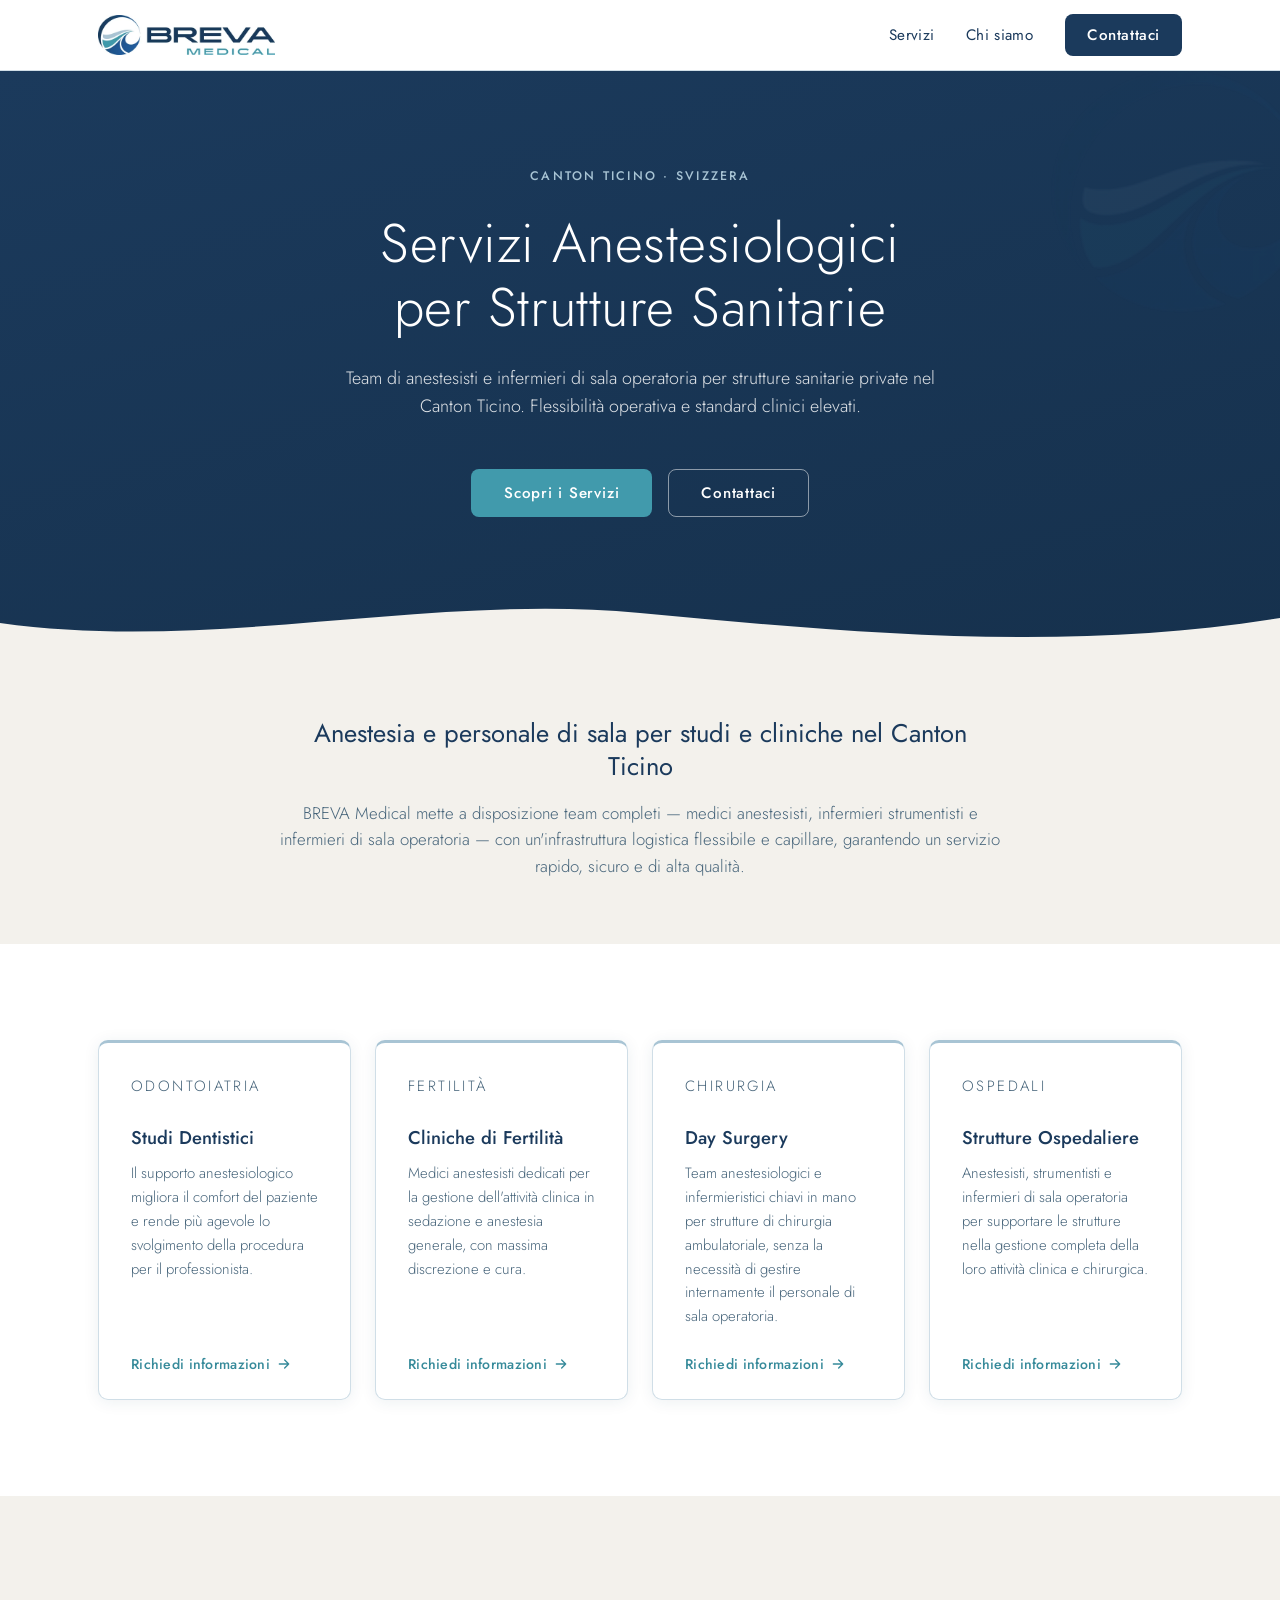
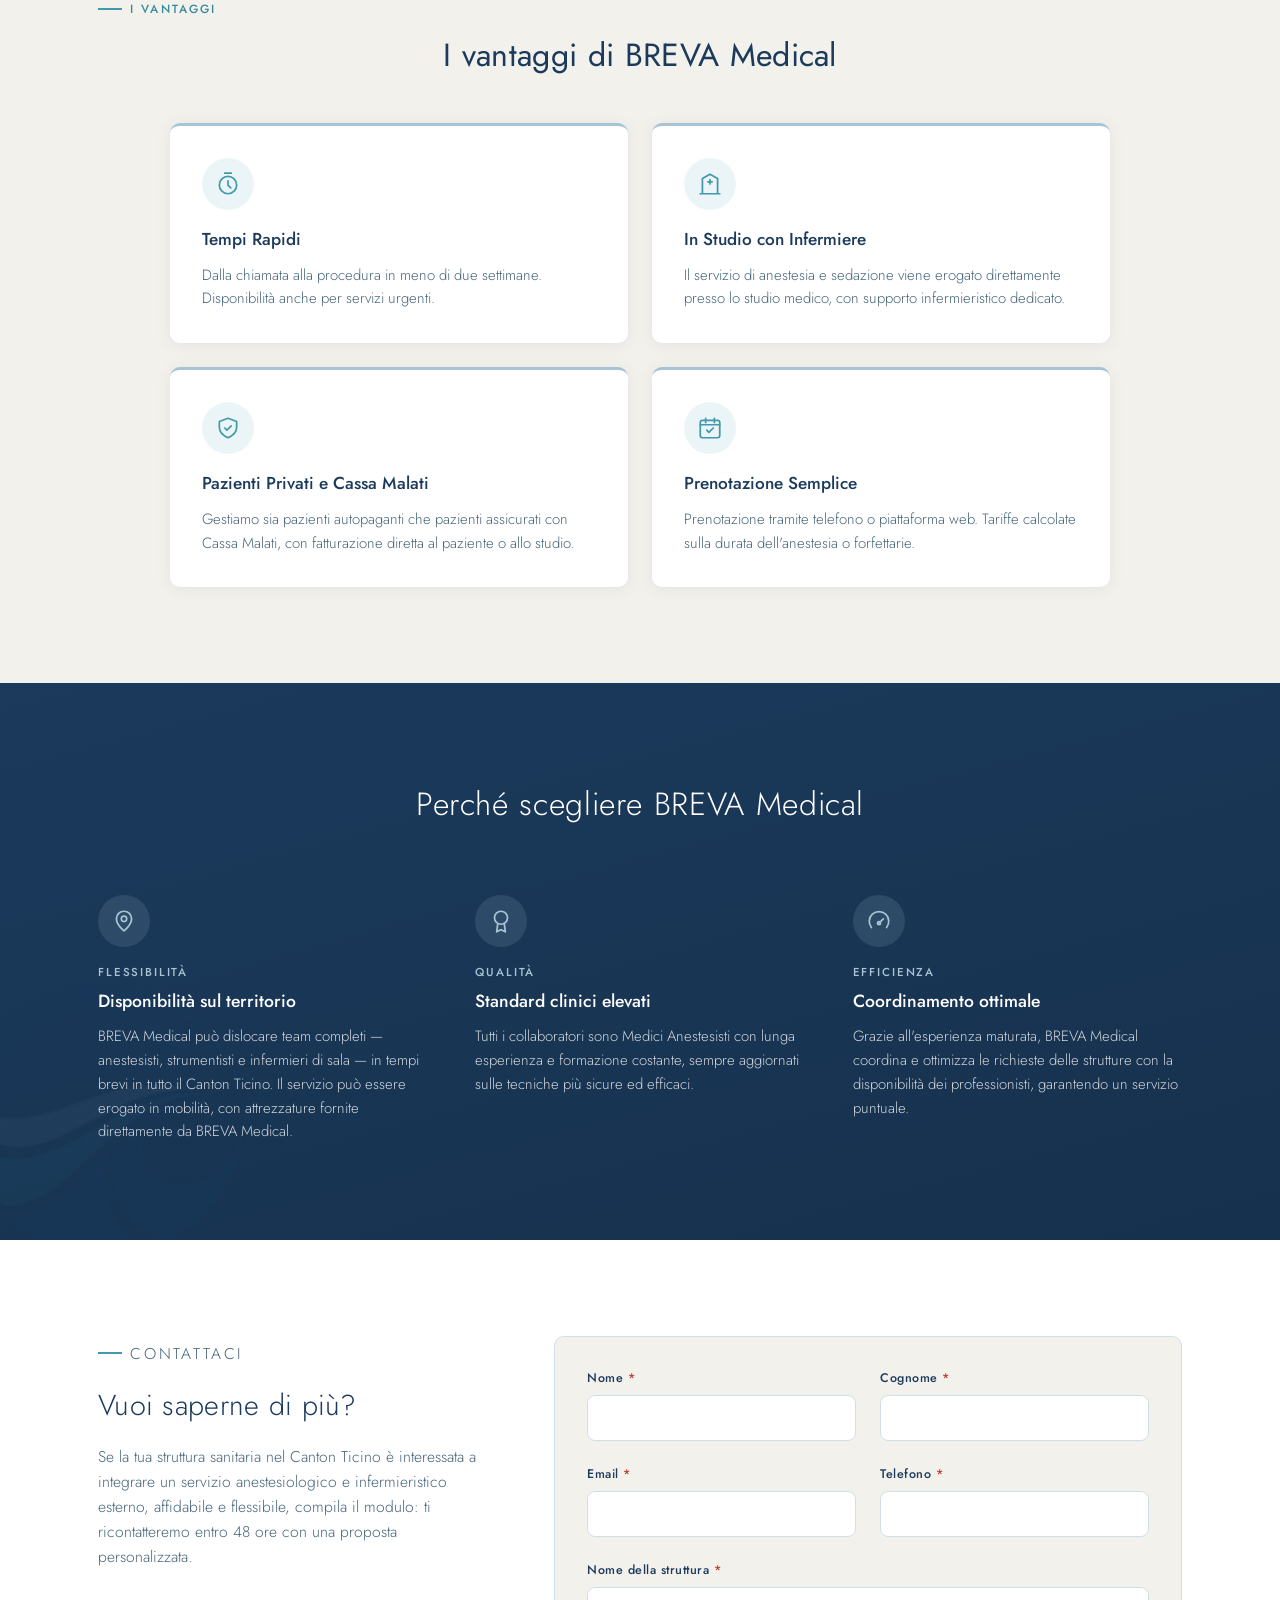
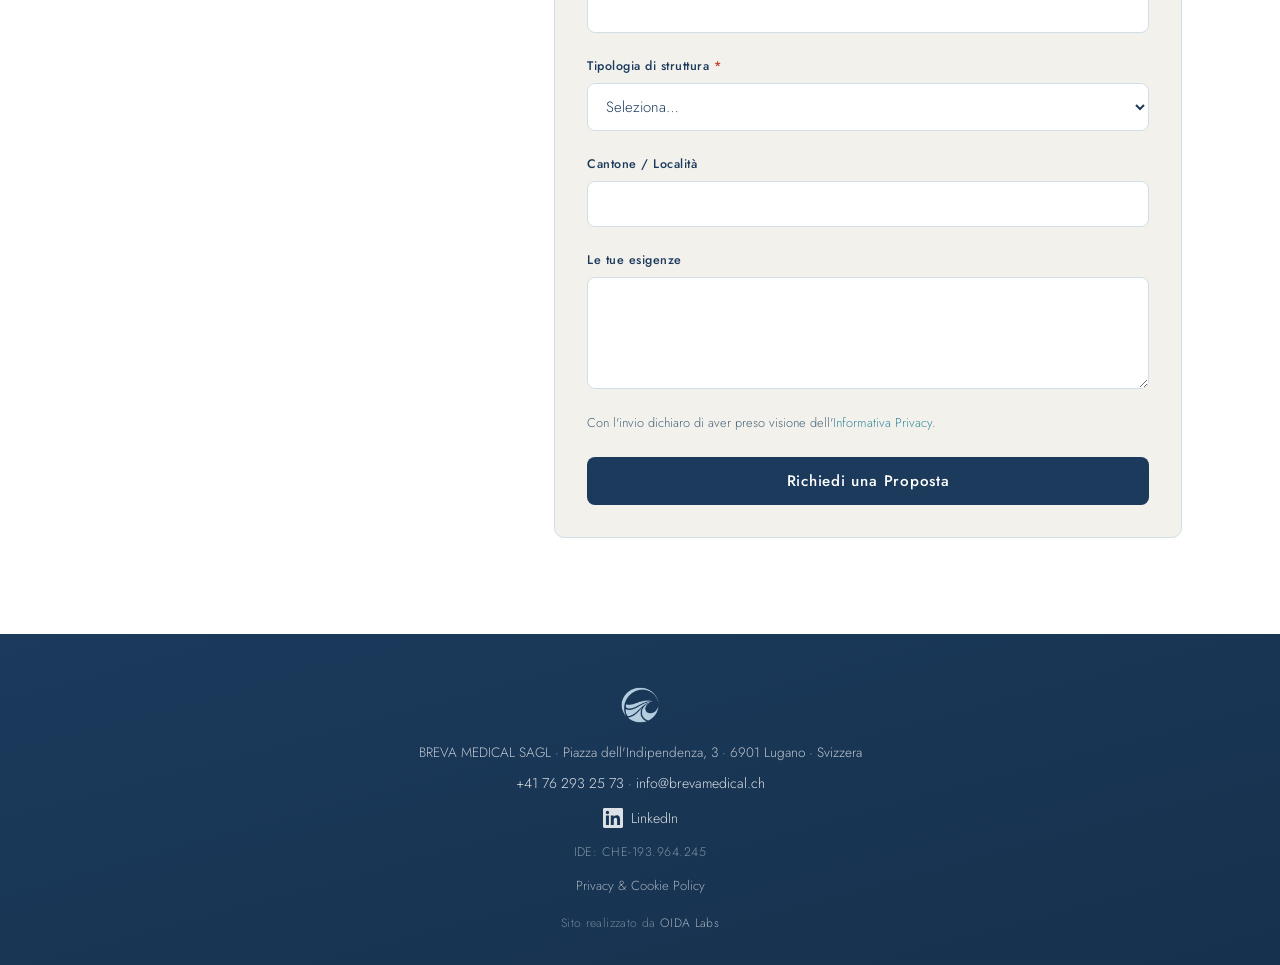
==== index.html @ c825ec79 "Redesign v2: design system, SVG icons, self-hosted fonts, a11y, GA4 declaration Design: - Type scale" ====
<!DOCTYPE html>
<html lang="it-CH">
<head>
  <!-- Google Tag Manager -->
  <script>(function(w,d,s,l,i){w[l]=w[l]||[];w[l].push({'gtm.start':
  new Date().getTime(),event:'gtm.js'});var f=d.getElementsByTagName(s)[0],
  j=d.createElement(s),dl=l!='dataLayer'?'&l='+l:'';j.async=true;j.src=
  'https://www.googletagmanager.com/gtm.js?id='+i+dl;f.parentNode.insertBefore(j,f);
  })(window,document,'script','dataLayer','GTM-5TTQ2JPL');</script>
  <!-- End Google Tag Manager -->
  <meta charset="UTF-8" />
  <meta name="viewport" content="width=device-width, initial-scale=1.0"/>
  <title>BREVA Medical – Servizi Anestesiologici per Cliniche | Canton Ticino</title>
  <meta name="description" content="Team di anestesisti, infermieri strumentisti e infermieri di sala operatoria per strutture sanitarie private nel Canton Ticino, Svizzera. Flessibilità operativa e standard clinici elevati.">
  <meta name="theme-color" content="#1B3A5C" />
  <link rel="icon" href="favicon.png" type="image/png" />

  <!-- Canonical -->
  <link rel="canonical" href="https://brevamedical.ch/" />

  <!-- Open Graph -->
  <meta property="og:title" content="BREVA Medical – Servizi Anestesiologici" />
  <meta property="og:description" content="Team di anestesisti e infermieri di sala operatoria per strutture sanitarie private nel Canton Ticino, Svizzera." />
  <meta property="og:type" content="website" />
  <meta property="og:url" content="https://brevamedical.ch/" />
  <meta property="og:locale" content="it_CH" />
  <meta property="og:site_name" content="BREVA Medical" />
  <meta property="og:image" content="https://brevamedical.ch/og-image.png" />
  <meta property="og:image:type" content="image/png" />
  <meta property="og:image:width" content="1200" />
  <meta property="og:image:height" content="630" />
  <meta property="og:image:alt" content="BREVA Medical – Anestesisti e infermieri di sala operatoria per strutture sanitarie, Canton Ticino" />

  <!-- Twitter Card -->
  <meta name="twitter:card" content="summary_large_image" />
  <meta name="twitter:title" content="BREVA Medical – Servizi Anestesiologici" />
  <meta name="twitter:description" content="Team di anestesisti e infermieri di sala operatoria per strutture sanitarie private nel Canton Ticino." />
  <meta name="twitter:image" content="https://brevamedical.ch/og-image.png" />

  <link rel="stylesheet" href="style.css" />

  <!-- Schema.org JSON-LD -->
  <script type="application/ld+json">
  {
    "@context": "https://schema.org",
    "@type": "MedicalOrganization",
    "@id": "https://brevamedical.ch/#organization",
    "name": "BREVA Medical SAGL",
    "alternateName": "BREVA Medical",
    "url": "https://brevamedical.ch",
    "logo": "https://brevamedical.ch/logo-breva.png",
    "image": "https://brevamedical.ch/og-image.png",
    "description": "Team completi di medici anestesisti, infermieri strumentisti e infermieri di sala operatoria per strutture sanitarie private nel Canton Ticino, Svizzera.",
    "address": {
      "@type": "PostalAddress",
      "streetAddress": "Piazza dell'Indipendenza, 3",
      "addressLocality": "Lugano",
      "postalCode": "6901",
      "addressRegion": "TI",
      "addressCountry": "CH"
    },
    "geo": {
      "@type": "GeoCoordinates",
      "latitude": 46.0050,
      "longitude": 8.9510
    },
    "telephone": "+41762932573",
    "email": "info@brevamedical.ch",
    "vatID": "CHE-193.964.245",
    "knowsLanguage": ["it", "de", "fr"],
    "contactPoint": {
      "@type": "ContactPoint",
      "contactType": "sales",
      "telephone": "+41762932573",
      "email": "info@brevamedical.ch",
      "availableLanguage": ["it", "de", "fr", "en"]
    },
    "sameAs": [
      "https://www.linkedin.com/company/breva-medical"
    ],
    "areaServed": [
      { "@type": "AdministrativeArea", "name": "Canton Ticino" },
      { "@type": "City", "name": "Lugano" },
      { "@type": "City", "name": "Bellinzona" },
      { "@type": "City", "name": "Locarno" },
      { "@type": "City", "name": "Mendrisio" }
    ],
    "medicalSpecialty": "Anesthesia",
    "availableService": [
      { "@type": "MedicalProcedure", "name": "Anestesia e sedazione per studi dentistici" },
      { "@type": "MedicalProcedure", "name": "Anestesia per cliniche di fertilità" },
      { "@type": "MedicalProcedure", "name": "Team anestesiologico e infermieristico per day surgery" },
      { "@type": "MedicalProcedure", "name": "Supporto anestesiologico e di sala operatoria per strutture ospedaliere" },
      { "@type": "Service", "name": "Infermieri strumentisti e infermieri di sala operatoria", "description": "Fornitura di personale infermieristico specializzato per sala operatoria a strutture sanitarie private." }
    ]
  }
  </script>

  <!-- Schema.org WebSite + creator (entity-linking OIDA Labs) -->
  <script type="application/ld+json">
  {
    "@context": "https://schema.org",
    "@type": "WebSite",
    "url": "https://brevamedical.ch",
    "name": "BREVA Medical",
    "inLanguage": "it-CH",
    "publisher": { "@id": "https://brevamedical.ch/#organization" },
    "creator": {
      "@type": "Organization",
      "@id": "https://oida-labs.com/#organization",
      "name": "OIDA Labs",
      "url": "https://oida-labs.com"
    }
  }
  </script>
</head>
<body>
<!-- Google Tag Manager (noscript) -->
<noscript><iframe src="https://www.googletagmanager.com/ns.html?id=GTM-5TTQ2JPL"
height="0" width="0" style="display:none;visibility:hidden"></iframe></noscript>
<!-- End Google Tag Manager (noscript) -->

  <a href="#contenuto" class="skip-link">Vai al contenuto</a>

  <!-- HEADER / NAV -->
  <header>
    <div class="container nav-wrapper">
      <a href="/" class="logo" aria-label="BREVA Medical - home">
        <img src="logo-breva.webp" width="488" height="110" alt="BREVA Medical – Servizi anestesiologici Canton Ticino" class="logo-img" />
      </a>
      <button class="hamburger" type="button" aria-label="Apri menu" aria-expanded="false" aria-controls="main-nav">
        <span></span><span></span><span></span>
      </button>
      <nav id="main-nav">
        <a href="#servizi">Servizi</a>
        <a href="#perche">Chi siamo</a>
        <a href="#contattaci" class="btn-nav">Contattaci</a>
      </nav>
    </div>
  </header>

  <!-- HERO -->
  <section class="hero" id="contenuto">
    <div class="container">
      <p class="hero-eyebrow">Canton Ticino · Svizzera</p>
      <h1>Servizi Anestesiologici<br/>per Strutture Sanitarie</h1>
      <p class="hero-sub">Team di anestesisti e infermieri di sala operatoria per strutture sanitarie private nel Canton Ticino. Flessibilità operativa e standard clinici elevati.</p>
      <div class="hero-buttons">
        <a href="#servizi" class="btn-primary">Scopri i Servizi</a>
        <a href="#contattaci" class="btn-outline">Contattaci</a>
      </div>
    </div>
  </section>
  <div class="wave-divider" aria-hidden="true">
    <svg viewBox="0 0 1440 60" preserveAspectRatio="none" xmlns="http://www.w3.org/2000/svg">
      <path d="M0,30 C240,60 480,0 720,20 C960,40 1200,60 1440,25 L1440,60 L0,60 Z" fill="#F3F1EC"/>
    </svg>
  </div>

  <!-- INTRO -->
  <section class="intro" id="servizi">
    <div class="container intro-inner">
      <h2>Anestesia e personale di sala per studi e cliniche nel Canton Ticino</h2>
      <p>BREVA Medical mette a disposizione team completi — medici anestesisti, infermieri strumentisti e infermieri di sala operatoria — con un'infrastruttura logistica flessibile e capillare, garantendo un servizio rapido, sicuro e di alta qualità.</p>
    </div>
  </section>

  <!-- CARDS SERVIZI -->
  <section class="servizi">
    <div class="container">
      <div class="grid-4">

        <div class="card">
          <p class="card-label">Odontoiatria</p>
          <h3>Studi Dentistici</h3>
          <p>Il supporto anestesiologico migliora il comfort del paziente e rende più agevole lo svolgimento della procedura per il professionista.</p>
          <a href="#contattaci" class="card-link">Richiedi informazioni
            <svg viewBox="0 0 24 24" aria-hidden="true"><path d="M5 12h14M13 6l6 6-6 6"/></svg>
          </a>
        </div>

        <div class="card">
          <p class="card-label">Fertilità</p>
          <h3>Cliniche di Fertilità</h3>
          <p>Medici anestesisti dedicati per la gestione dell'attività clinica in sedazione e anestesia generale, con massima discrezione e cura.</p>
          <a href="#contattaci" class="card-link">Richiedi informazioni
            <svg viewBox="0 0 24 24" aria-hidden="true"><path d="M5 12h14M13 6l6 6-6 6"/></svg>
          </a>
        </div>

        <div class="card">
          <p class="card-label">Chirurgia</p>
          <h3>Day Surgery</h3>
          <p>Team anestesiologici e infermieristici chiavi in mano per strutture di chirurgia ambulatoriale, senza la necessità di gestire internamente il personale di sala operatoria.</p>
          <a href="#contattaci" class="card-link">Richiedi informazioni
            <svg viewBox="0 0 24 24" aria-hidden="true"><path d="M5 12h14M13 6l6 6-6 6"/></svg>
          </a>
        </div>

        <div class="card">
          <p class="card-label">Ospedali</p>
          <h3>Strutture Ospedaliere</h3>
          <p>Anestesisti, strumentisti e infermieri di sala operatoria per supportare le strutture nella gestione completa della loro attività clinica e chirurgica.</p>
          <a href="#contattaci" class="card-link">Richiedi informazioni
            <svg viewBox="0 0 24 24" aria-hidden="true"><path d="M5 12h14M13 6l6 6-6 6"/></svg>
          </a>
        </div>

      </div>
    </div>
  </section>

  <!-- VANTAGGI -->
  <section class="vantaggi">
    <div class="container">
      <p class="eyebrow center">I vantaggi</p>
      <h2 class="section-title">I vantaggi di BREVA Medical</h2>
      <div class="grid-2x2">

        <div class="vantaggio-card">
          <span class="icon-badge">
            <svg viewBox="0 0 24 24" aria-hidden="true"><circle cx="12" cy="13" r="8"/><path d="M12 9v4l2.5 2.5M9 2h6"/></svg>
          </span>
          <h3>Tempi Rapidi</h3>
          <p>Dalla chiamata alla procedura in meno di due settimane. Disponibilità anche per servizi urgenti.</p>
        </div>

        <div class="vantaggio-card">
          <span class="icon-badge">
            <svg viewBox="0 0 24 24" aria-hidden="true"><path d="M3 21h18M5 21V7l7-4 7 4v14"/><path d="M12 8v4M10 10h4"/></svg>
          </span>
          <h3>In Studio con Infermiere</h3>
          <p>Il servizio di anestesia e sedazione viene erogato direttamente presso lo studio medico, con supporto infermieristico dedicato.</p>
        </div>

        <div class="vantaggio-card">
          <span class="icon-badge">
            <svg viewBox="0 0 24 24" aria-hidden="true"><path d="M12 3l8 3v5c0 5-3.5 8-8 10-4.5-2-8-5-8-10V6z"/><path d="M9 12l2 2 4-4"/></svg>
          </span>
          <h3>Pazienti Privati e Cassa Malati</h3>
          <p>Gestiamo sia pazienti autopaganti che pazienti assicurati con Cassa Malati, con fatturazione diretta al paziente o allo studio.</p>
        </div>

        <div class="vantaggio-card">
          <span class="icon-badge">
            <svg viewBox="0 0 24 24" aria-hidden="true"><rect x="3" y="5" width="18" height="16" rx="2"/><path d="M3 9h18M8 3v4M16 3v4M9 14l2 2 4-4"/></svg>
          </span>
          <h3>Prenotazione Semplice</h3>
          <p>Prenotazione tramite telefono o piattaforma web. Tariffe calcolate sulla durata dell'anestesia o forfettarie.</p>
        </div>

      </div>
    </div>
  </section>

  <!-- PERCHE SCEGLIERE BREVA -->
  <section class="perche" id="perche">
    <div class="container">
      <h2>Perché scegliere BREVA Medical</h2>
      <div class="grid-3">

        <div class="feature">
          <span class="icon-badge">
            <svg viewBox="0 0 24 24" aria-hidden="true"><path d="M12 21s-7-5.2-7-11a7 7 0 0 1 14 0c0 5.8-7 11-7 11z"/><circle cx="12" cy="10" r="2.5"/></svg>
          </span>
          <p class="feature-kicker">Flessibilità</p>
          <h3>Disponibilità sul territorio</h3>
          <p>BREVA Medical può dislocare team completi — anestesisti, strumentisti e infermieri di sala — in tempi brevi in tutto il Canton Ticino. Il servizio può essere erogato in mobilità, con attrezzature fornite direttamente da BREVA Medical.</p>
        </div>

        <div class="feature">
          <span class="icon-badge">
            <svg viewBox="0 0 24 24" aria-hidden="true"><circle cx="12" cy="9" r="6"/><path d="M9 14.5L8 22l4-2 4 2-1-7.5"/></svg>
          </span>
          <p class="feature-kicker">Qualità</p>
          <h3>Standard clinici elevati</h3>
          <p>Tutti i collaboratori sono Medici Anestesisti con lunga esperienza e formazione costante, sempre aggiornati sulle tecniche più sicure ed efficaci.</p>
        </div>

        <div class="feature">
          <span class="icon-badge">
            <svg viewBox="0 0 24 24" aria-hidden="true"><path d="M12 14l4-4M5 18a9 9 0 1 1 14 0"/><circle cx="12" cy="14" r="1.4"/></svg>
          </span>
          <p class="feature-kicker">Efficienza</p>
          <h3>Coordinamento ottimale</h3>
          <p>Grazie all'esperienza maturata, BREVA Medical coordina e ottimizza le richieste delle strutture con la disponibilità dei professionisti, garantendo un servizio puntuale.</p>
        </div>

      </div>
    </div>
  </section>

  <!-- CONTATTACI -->
  <section class="contattaci" id="contattaci">
    <div class="container">
      <div class="contattaci-inner">
        <div class="contattaci-text">
          <p class="eyebrow">Contattaci</p>
          <h2>Vuoi saperne di più?</h2>
          <p>Se la tua struttura sanitaria nel Canton Ticino è interessata a integrare un servizio anestesiologico e infermieristico esterno, affidabile e flessibile, compila il modulo: ti ricontatteremo entro 48 ore con una proposta personalizzata.</p>
        </div>
        <div class="contattaci-form">
          <form action="https://formsubmit.co/info@brevamedical.ch" method="POST">
            <input type="hidden" name="_subject" value="Nuova richiesta da brevamedical.ch" />
            <input type="hidden" name="_captcha" value="false" />
            <input type="text" name="_honey" style="display:none" />
            <input type="hidden" name="_next" value="https://brevamedical.ch/grazie.html" />
            <div class="form-row">
              <div class="field">
                <label for="nome">Nome <span class="req">*</span></label>
                <input id="nome" type="text" name="nome" autocomplete="given-name" required />
              </div>
              <div class="field">
                <label for="cognome">Cognome <span class="req">*</span></label>
                <input id="cognome" type="text" name="cognome" autocomplete="family-name" required />
              </div>
            </div>
            <div class="form-row">
              <div class="field">
                <label for="email">Email <span class="req">*</span></label>
                <input id="email" type="email" name="email" autocomplete="email" required />
              </div>
              <div class="field">
                <label for="telefono">Telefono <span class="req">*</span></label>
                <input id="telefono" type="tel" name="telefono" autocomplete="tel" required />
              </div>
            </div>
            <div class="field">
              <label for="struttura">Nome della struttura <span class="req">*</span></label>
              <input id="struttura" type="text" name="struttura" autocomplete="organization" required />
            </div>
            <div class="field">
              <label for="tipologia">Tipologia di struttura <span class="req">*</span></label>
              <select id="tipologia" name="tipologia" required>
                <option value="" disabled selected>Seleziona…</option>
                <option>Studio Dentistico</option>
                <option>Clinica di Fertilità</option>
                <option>Day Surgery / Chirurgia Ambulatoriale</option>
                <option>Struttura Ospedaliera</option>
                <option>Altro</option>
              </select>
            </div>
            <div class="field">
              <label for="localita">Cantone / Località</label>
              <input id="localita" type="text" name="localita" autocomplete="address-level1" />
            </div>
            <div class="field">
              <label for="messaggio">Le tue esigenze</label>
              <textarea id="messaggio" name="messaggio" rows="4"></textarea>
            </div>
            <p class="privacy-note">Con l'invio dichiaro di aver preso visione dell'<a href="privacy.html" target="_blank" rel="noopener">Informativa Privacy</a>.</p>
            <button type="submit" class="btn-submit">Richiedi una Proposta</button>
          </form>
        </div>
      </div>
    </div>
  </section>

  <!-- FOOTER -->
  <footer>
    <div class="container footer-inner">
      <div class="logo footer-logo">
        <img src="logo-pittogramma.webp" width="160" height="160" alt="BREVA Medical logo" class="footer-pittogramma" />
      </div>
      <p>BREVA MEDICAL SAGL · Piazza dell'Indipendenza, 3 · 6901 Lugano · Svizzera</p>
      <p class="footer-contact">
        <a href="tel:+41762932573">+41 76 293 25 73</a> · <a href="mailto:info@brevamedical.ch">info@brevamedical.ch</a>
      </p>
      <p class="footer-social">
        <a href="https://www.linkedin.com/company/breva-medical" target="_blank" rel="noopener" aria-label="LinkedIn">
          <svg xmlns="http://www.w3.org/2000/svg" width="20" height="20" viewBox="0 0 24 24" fill="currentColor" aria-hidden="true">
            <path d="M20.45 20.45h-3.55v-5.57c0-1.33-.02-3.04-1.85-3.04-1.86 0-2.14 1.45-2.14 2.95v5.66H9.36V9h3.41v1.56h.05c.47-.9 1.64-1.85 3.37-1.85 3.6 0 4.27 2.37 4.27 5.45v6.29zM5.34 7.43a2.06 2.06 0 1 1 0-4.13 2.06 2.06 0 0 1 0 4.13zM7.12 20.45H3.56V9h3.56v11.45zM22.22 0H1.77C.79 0 0 .77 0 1.72v20.56C0 23.23.79 24 1.77 24h20.45c.98 0 1.78-.77 1.78-1.72V1.72C24 .77 23.2 0 22.22 0z"/>
          </svg>
          <span>LinkedIn</span>
        </a>
      </p>
      <p class="footer-ide" style="color:rgba(255,255,255,0.45);font-size:0.78rem;letter-spacing:0.04em;">IDE: CHE-193.964.245</p>
      <p class="footer-links">
        <a href="privacy.html">Privacy &amp; Cookie Policy</a>
      </p>
      <p class="footer-credit">
        Sito realizzato da <a href="https://oida-labs.com">OIDA Labs</a>
      </p>
    </div>
  </footer>

  <script src="script.js"></script>

</body>
</html>
---- style.css ----
/* ===========================
   BREVA Medical - style.css
   Brand v2.0 - Giugno 2026 (redesign)
   =========================== */

/* ---- FONT SELF-HOSTED (Jost) ---- */
@font-face {
  font-family: 'Jost';
  font-style: normal;
  font-weight: 300 500;
  font-display: swap;
  src: url('fonts/jost-latin.woff2') format('woff2');
  unicode-range: U+0000-00FF, U+0131, U+0152-0153, U+02BB-02BC, U+02C6, U+02DA, U+02DC, U+0304, U+0308, U+0329, U+2000-206F, U+20AC, U+2122, U+2191, U+2193, U+2212, U+2215, U+FEFF, U+FFFD;
}
@font-face {
  font-family: 'Jost';
  font-style: normal;
  font-weight: 300 500;
  font-display: swap;
  src: url('fonts/jost-latin-ext.woff2') format('woff2');
  unicode-range: U+0100-02BA, U+02BD-02C5, U+02C7-02CC, U+02CE-02D7, U+02DD-02FF, U+0304, U+0308, U+0329, U+1D00-1DBF, U+1E00-1E9F, U+1EF2-1EFF, U+2020, U+20A0-20AB, U+20AD-20C0, U+2113, U+2C60-2C7F, U+A720-A7FF;
}

:root {
  /* Palette ufficiale brandbook */
  --prussiano:      #1B3A5C;   /* Primario */
  --prussiano-dark: #16314d;   /* Profondità (gradiente hero/footer) */
  --azzurro-lago:   #419AAC;   /* Accento */
  --azzurro-dark:   #368a9a;   /* Accento hover (era hardcoded) */
  --acciaio:        #A8C4D4;   /* Supporto */
  --bianco-lago:    #F3F1EC;   /* Sfondo caldo */
  --rosso-ticino:   #C0392B;   /* Dettaglio (uso sparso) */
  --white:          #FFFFFF;
  --text:           #1B3A5C;
  --text-muted:     #46647A;   /* scurito per contrasto WCAG AA (era #5A7A8A) */
  --border:         #D0DEE7;

  /* Spacing scale */
  --s1: 8px;
  --s2: 16px;
  --s3: 24px;
  --s4: 32px;
  --s5: 48px;
  --s6: 64px;
  --s7: 96px;

  --radius:     10px;
  --radius-sm:  8px;
  --shadow:     0 2px 16px rgba(27, 58, 92, 0.08);
  --shadow-lg:  0 12px 32px rgba(27, 58, 92, 0.14);
  --transition: 0.22s ease;

  --maxw: 1140px;
}

* { box-sizing: border-box; margin: 0; padding: 0; }

html { scroll-behavior: smooth; }

body {
  font-family: 'Jost', Arial, sans-serif;
  font-weight: 400;
  color: var(--text);
  background: var(--white);
  line-height: 1.6;
  -webkit-font-smoothing: antialiased;
}

@media (prefers-reduced-motion: reduce) {
  html { scroll-behavior: auto; }
  * { transition: none !important; }
}

a { color: var(--azzurro-dark); text-decoration: none; }
a:hover { text-decoration: underline; }

[id] { scroll-margin-top: 90px; }

/* Focus visibile globale (a11y) */
a:focus-visible,
button:focus-visible,
input:focus-visible,
select:focus-visible,
textarea:focus-visible {
  outline: 3px solid var(--azzurro-lago);
  outline-offset: 2px;
  border-radius: 3px;
}
/* su sfondo scuro l'outline bianco è più visibile */
.hero a:focus-visible,
.perche a:focus-visible,
footer a:focus-visible,
.btn-nav:focus-visible {
  outline-color: var(--white);
}

.container {
  max-width: var(--maxw);
  margin: 0 auto;
  padding: 0 28px;
}

/* Skip link */
.skip-link {
  position: absolute;
  left: -9999px;
  top: 0;
  background: var(--prussiano);
  color: var(--white);
  padding: 10px 16px;
  z-index: 200;
  border-radius: 0 0 var(--radius-sm) 0;
}
.skip-link:focus { left: 0; top: 0; }

.visually-hidden {
  position: absolute;
  width: 1px; height: 1px;
  padding: 0; margin: -1px;
  overflow: hidden;
  clip: rect(0 0 0 0);
  white-space: nowrap;
  border: 0;
}

/* ---- LOGO ---- */
.logo { display: inline-flex; align-items: center; }
.logo-img { height: 40px; width: auto; display: block; }

/* ---- HEADER ---- */
header {
  position: sticky;
  top: 0;
  background: rgba(255, 255, 255, 0.92);
  backdrop-filter: saturate(180%) blur(8px);
  border-bottom: 1px solid var(--border);
  z-index: 100;
  padding: 14px 0;
}

.nav-wrapper {
  display: flex;
  align-items: center;
  justify-content: space-between;
}

nav { display: flex; align-items: center; gap: var(--s4); }

nav a {
  color: var(--text);
  font-weight: 400;
  font-size: 0.95rem;
  letter-spacing: 0.02em;
  transition: color var(--transition);
}

nav a:hover { color: var(--azzurro-dark); text-decoration: none; }

.btn-nav {
  background: var(--prussiano);
  color: var(--white) !important;
  padding: 9px 22px;
  border-radius: var(--radius-sm);
  font-weight: 500;
  letter-spacing: 0.04em;
  transition: background var(--transition);
}
.btn-nav:hover { background: var(--azzurro-lago); text-decoration: none; }

/* ---- HAMBURGER MOBILE ---- */
.hamburger {
  display: none;
  background: none;
  border: none;
  cursor: pointer;
  padding: 10px;
}
.hamburger span {
  display: block;
  width: 24px;
  height: 2px;
  background: var(--prussiano);
  margin: 5px 0;
  transition: var(--transition);
}

/* ---- ICONE ---- */
.icon-badge {
  width: 52px;
  height: 52px;
  border-radius: 50%;
  background: rgba(65, 154, 172, 0.10);
  display: inline-flex;
  align-items: center;
  justify-content: center;
  margin-bottom: var(--s2);
}
.icon-badge svg {
  width: 26px;
  height: 26px;
  stroke: var(--azzurro-lago);
  stroke-width: 1.6;
  fill: none;
  stroke-linecap: round;
  stroke-linejoin: round;
}
/* badge su fondo scuro (sezione perché) */
.perche .icon-badge { background: rgba(168, 196, 212, 0.14); }
.perche .icon-badge svg { stroke: var(--acciaio); }

/* ---- EYEBROW ---- */
.eyebrow {
  display: inline-flex;
  align-items: center;
  gap: 8px;
  font-size: 0.74rem;
  font-weight: 500;
  letter-spacing: 0.18em;
  text-transform: uppercase;
  color: var(--azzurro-dark);
  margin-bottom: var(--s2);
}
.eyebrow::before {
  content: '';
  width: 24px;
  height: 2px;
  background: var(--azzurro-lago);
  display: inline-block;
}
.eyebrow.center { justify-content: center; }

/* ---- HERO ---- */
.hero {
  position: relative;
  background: linear-gradient(165deg, var(--prussiano) 0%, var(--prussiano-dark) 100%);
  color: var(--white);
  padding: var(--s7) 0 calc(var(--s7) + 40px);
  text-align: center;
  overflow: hidden;
}
.hero::after {
  /* pittogramma onda come watermark tenue */
  content: '';
  position: absolute;
  right: -60px;
  top: -40px;
  width: 320px;
  height: 320px;
  background: url('logo-pittogramma.webp') no-repeat center / contain;
  opacity: 0.05;
  pointer-events: none;
}
.hero .container { position: relative; z-index: 1; }

.hero-eyebrow {
  font-size: 0.78rem;
  font-weight: 500;
  letter-spacing: 0.18em;
  text-transform: uppercase;
  color: var(--acciaio);
  margin-bottom: var(--s3);
}

.hero h1 {
  font-size: clamp(2.2rem, 5vw, 3.4rem);
  font-weight: 300;
  line-height: 1.18;
  letter-spacing: 0.01em;
  margin-bottom: var(--s3);
}

.hero-sub {
  font-size: 1.12rem;
  font-weight: 300;
  color: rgba(255, 255, 255, 0.86);
  max-width: 620px;
  margin: 0 auto var(--s5);
}

.hero-buttons { display: flex; gap: var(--s2); justify-content: center; flex-wrap: wrap; }

/* Onda divisoria sotto la hero */
.wave-divider {
  display: block;
  width: 100%;
  height: 60px;
  margin-top: -60px;
  position: relative;
  z-index: 1;
}
.wave-divider svg { display: block; width: 100%; height: 100%; }

/* ---- BOTTONI ---- */
.btn-primary,
.btn-outline,
.btn-submit {
  display: inline-flex;
  align-items: center;
  justify-content: center;
  min-height: 48px;
  padding: 0 var(--s4);
  border-radius: var(--radius-sm);
  font-family: inherit;
  font-weight: 500;
  font-size: 0.95rem;
  letter-spacing: 0.05em;
  cursor: pointer;
  border: 1px solid transparent;
  transition: background var(--transition), transform var(--transition), border-color var(--transition);
}

.btn-primary { background: var(--azzurro-lago); color: var(--white); }
.btn-primary:hover { background: var(--azzurro-dark); transform: translateY(-1px); text-decoration: none; }

.btn-outline { background: transparent; color: var(--white); border-color: rgba(255, 255, 255, 0.5); }
.btn-outline:hover { border-color: var(--white); background: rgba(255, 255, 255, 0.08); text-decoration: none; }

.btn-dark { background: var(--prussiano); color: var(--white); }
.btn-dark:hover { background: var(--azzurro-lago); transform: translateY(-1px); text-decoration: none; }

/* ---- SEZIONI ---- */
.section { padding: var(--s7) 0; }

.section-eyebrow { /* compat */ }

.section-title {
  text-align: center;
  font-size: 2rem;
  font-weight: 400;
  color: var(--prussiano);
  letter-spacing: 0.01em;
  margin-bottom: var(--s5);
  line-height: 1.25;
}

/* ---- INTRO ---- */
.intro {
  background: var(--bianco-lago);
  padding: var(--s6) 0;
  text-align: center;
}
.intro-inner { max-width: 780px; margin: 0 auto; }
.intro h2 {
  font-size: 1.6rem;
  font-weight: 400;
  color: var(--prussiano);
  margin-bottom: var(--s2);
  line-height: 1.3;
}
.intro p { color: var(--text-muted); font-size: 1.05rem; font-weight: 300; }

/* ---- SERVIZI CARDS ---- */
.servizi { padding: var(--s7) 0; background: var(--white); }

.grid-4 {
  display: grid;
  grid-template-columns: repeat(auto-fit, minmax(230px, 1fr));
  gap: var(--s3);
}

.card {
  background: var(--white);
  border: 1px solid var(--border);
  border-radius: var(--radius);
  padding: var(--s4) var(--s4) var(--s3);
  box-shadow: var(--shadow);
  transition: transform var(--transition), box-shadow var(--transition), border-top-color var(--transition);
  border-top: 3px solid var(--acciaio);
  display: flex;
  flex-direction: column;
}
.card:hover {
  transform: translateY(-4px);
  box-shadow: var(--shadow-lg);
  border-top-color: var(--azzurro-lago);
}
.card-label {
  font-size: 0.72rem;
  font-weight: 500;
  letter-spacing: 0.16em;
  text-transform: uppercase;
  color: var(--azzurro-dark);
  margin-bottom: var(--s1);
}
.card h3 {
  font-size: 1.15rem;
  font-weight: 500;
  color: var(--prussiano);
  margin-bottom: 10px;
}
.card p {
  color: var(--text-muted);
  font-size: 0.93rem;
  font-weight: 300;
  margin-bottom: var(--s3);
}
.card-link {
  margin-top: auto;
  font-weight: 500;
  font-size: 0.88rem;
  color: var(--azzurro-dark);
  letter-spacing: 0.02em;
  display: inline-flex;
  align-items: center;
  gap: 6px;
}
.card-link svg {
  width: 16px; height: 16px; stroke: currentColor; stroke-width: 2;
  fill: none; stroke-linecap: round; stroke-linejoin: round;
  transition: transform var(--transition);
}
.card-link:hover { text-decoration: none; }
.card-link:hover svg { transform: translateX(3px); }

/* ---- VANTAGGI (griglia 2x2) ---- */
.vantaggi { background: var(--bianco-lago); padding: var(--s7) 0; }

.grid-2x2 {
  display: grid;
  grid-template-columns: repeat(2, 1fr);
  gap: var(--s3);
  max-width: 940px;
  margin: 0 auto;
}

.vantaggio-card {
  background: var(--white);
  border-radius: var(--radius);
  padding: var(--s4);
  box-shadow: var(--shadow);
  border-top: 3px solid var(--acciaio);
  transition: transform var(--transition), box-shadow var(--transition), border-top-color var(--transition);
}
.vantaggio-card:hover {
  transform: translateY(-4px);
  box-shadow: var(--shadow-lg);
  border-top-color: var(--azzurro-lago);
}
.vantaggio-card h3 {
  font-size: 1.08rem;
  font-weight: 500;
  color: var(--prussiano);
  margin-bottom: 10px;
}
.vantaggio-card p { color: var(--text-muted); font-size: 0.93rem; font-weight: 300; }

/* ---- PERCHE ---- */
.perche {
  position: relative;
  background: linear-gradient(165deg, var(--prussiano) 0%, var(--prussiano-dark) 100%);
  color: var(--white);
  padding: var(--s7) 0;
  overflow: hidden;
}
.perche::after {
  content: '';
  position: absolute;
  left: -80px;
  bottom: -60px;
  width: 360px;
  height: 360px;
  background: url('logo-pittogramma.webp') no-repeat center / contain;
  opacity: 0.05;
  pointer-events: none;
}
.perche .container { position: relative; z-index: 1; }
.perche h2 {
  text-align: center;
  font-size: 2rem;
  font-weight: 300;
  letter-spacing: 0.02em;
  margin-bottom: var(--s6);
}
.grid-3 {
  display: grid;
  grid-template-columns: repeat(auto-fit, minmax(260px, 1fr));
  gap: var(--s5);
}
.feature h3 {
  font-size: 1.1rem;
  font-weight: 500;
  margin-bottom: 10px;
  color: var(--white);
}
.feature .feature-kicker {
  font-size: 0.72rem;
  font-weight: 500;
  letter-spacing: 0.16em;
  text-transform: uppercase;
  color: var(--acciaio);
  margin-bottom: 6px;
}
.feature p { color: rgba(255, 255, 255, 0.80); font-size: 0.93rem; font-weight: 300; }

/* ---- CONTATTACI / FORM ---- */
.contattaci { padding: var(--s7) 0; background: var(--white); }

.contattaci-inner {
  display: grid;
  grid-template-columns: 1fr 1.6fr;
  gap: var(--s6);
  align-items: start;
}
.contattaci-text h2 {
  font-size: 1.8rem;
  font-weight: 300;
  color: var(--prussiano);
  margin-bottom: var(--s2);
  letter-spacing: 0.01em;
}
.contattaci-text p { color: var(--text-muted); font-size: 0.98rem; font-weight: 300; }

.contattaci-form {
  background: var(--bianco-lago);
  border: 1px solid var(--border);
  border-radius: var(--radius);
  padding: var(--s4);
}
.contattaci-form form { display: flex; flex-direction: column; gap: var(--s3); }
.form-row { display: grid; grid-template-columns: 1fr 1fr; gap: var(--s3); }
.field { display: flex; flex-direction: column; gap: 6px; }
.field label {
  font-size: 0.78rem;
  font-weight: 500;
  letter-spacing: 0.04em;
  color: var(--text);
}
.field .req { color: var(--rosso-ticino); }

.contattaci-form input,
.contattaci-form select,
.contattaci-form textarea {
  width: 100%;
  padding: 11px 14px;
  border: 1px solid var(--border);
  border-radius: var(--radius-sm);
  font-family: inherit;
  font-size: 0.93rem;
  font-weight: 300;
  color: var(--text);
  background: var(--white);
  transition: border-color var(--transition), box-shadow var(--transition);
}
.contattaci-form input:focus,
.contattaci-form select:focus,
.contattaci-form textarea:focus {
  outline: none;
  border-color: var(--azzurro-lago);
  box-shadow: 0 0 0 3px rgba(65, 154, 172, 0.15);
}
.contattaci-form textarea { resize: vertical; }

.privacy-note { font-size: 0.8rem; color: var(--text-muted); font-weight: 300; }

.btn-submit { width: 100%; background: var(--prussiano); color: var(--white); }
.btn-submit:hover { background: var(--azzurro-lago); }

/* ---- FOOTER ---- */
footer {
  background: linear-gradient(165deg, var(--prussiano) 0%, var(--prussiano-dark) 100%);
  padding: var(--s5) 0 var(--s4);
}
.footer-inner {
  display: flex;
  flex-direction: column;
  align-items: center;
  gap: 8px;
  text-align: center;
  color: rgba(255, 255, 255, 0.72);
  font-size: 0.85rem;
  font-weight: 300;
}
.footer-logo { margin-bottom: 6px; }
.footer-pittogramma {
  height: 46px;
  width: auto;
  display: block;
  filter: brightness(0) invert(83%) sepia(10%) saturate(500%) hue-rotate(163deg) brightness(93%);
}
.footer-contact a { color: rgba(255, 255, 255, 0.85); font-size: 0.88rem; }
.footer-contact a:hover { color: var(--white); text-decoration: none; }

.footer-social a {
  display: inline-flex;
  align-items: center;
  gap: 8px;
  color: rgba(255, 255, 255, 0.85);
  font-size: 0.88rem;
  padding: 4px 0;
  transition: color var(--transition);
}
.footer-social a:hover { color: var(--white); text-decoration: none; }
.footer-social svg { display: block; }

.footer-links a { color: rgba(255, 255, 255, 0.6); font-size: 0.82rem; padding: 4px 0; display: inline-block; }
.footer-links a:hover { color: var(--white); }

.footer-credit { margin-top: 6px; color: rgba(255, 255, 255, 0.4); font-size: 0.76rem; letter-spacing: 0.03em; }
.footer-credit a { color: rgba(255, 255, 255, 0.6); }
.footer-credit a:hover { color: var(--white); text-decoration: none; }

/* ---- PAGINE LEGALI ---- */
.legal { padding: var(--s6) 0 var(--s7); background: var(--white); }
.legal-inner { max-width: 820px; margin: 0 auto; }
.legal h1 { font-size: 2rem; font-weight: 300; color: var(--prussiano); margin-bottom: var(--s1); }
.legal .updated { color: var(--text-muted); font-size: 0.85rem; margin-bottom: var(--s5); }
.legal h2 { font-size: 1.25rem; font-weight: 500; color: var(--prussiano); margin: var(--s5) 0 12px; }
.legal h3 { font-size: 1rem; font-weight: 500; color: var(--prussiano); margin: var(--s3) 0 8px; }
.legal p, .legal li { color: var(--text); font-size: 0.95rem; font-weight: 300; margin-bottom: 12px; }
.legal ul { padding-left: 22px; margin-bottom: 12px; }
.legal a { color: var(--azzurro-dark); }

/* ---- PAGINA GRAZIE ---- */
.grazie-section {
  min-height: 68vh;
  display: flex;
  align-items: center;
  justify-content: center;
  text-align: center;
  background: var(--bianco-lago);
  padding: var(--s7) 0;
}
.grazie-section h1 { font-size: 2rem; font-weight: 300; color: var(--prussiano); margin-bottom: var(--s2); }
.grazie-section p { color: var(--text-muted); max-width: 560px; margin: 0 auto var(--s4); font-weight: 300; }

/* ---- RESPONSIVE ---- */
@media (max-width: 768px) {
  .hamburger { display: block; }
  nav {
    display: none;
    position: absolute;
    top: 100%;
    left: 0;
    right: 0;
    background: var(--white);
    flex-direction: column;
    padding: var(--s3) 28px;
    border-bottom: 1px solid var(--border);
    box-shadow: var(--shadow);
    gap: var(--s2);
  }
  nav.open { display: flex; }
  nav a { width: 100%; text-align: center; padding: 6px 0; }
  .btn-nav { width: 100%; }

  .section, .servizi, .vantaggi, .perche, .contattaci { padding: var(--s6) 0; }
  .hero { padding: var(--s6) 0 calc(var(--s6) + 40px); }
  .grid-2x2 { grid-template-columns: 1fr; }
  .contattaci-inner { grid-template-columns: 1fr; gap: var(--s5); }
  .form-row { grid-template-columns: 1fr; }
  .section-title, .perche h2 { font-size: 1.6rem; }
  .hero::after { width: 220px; height: 220px; }
}
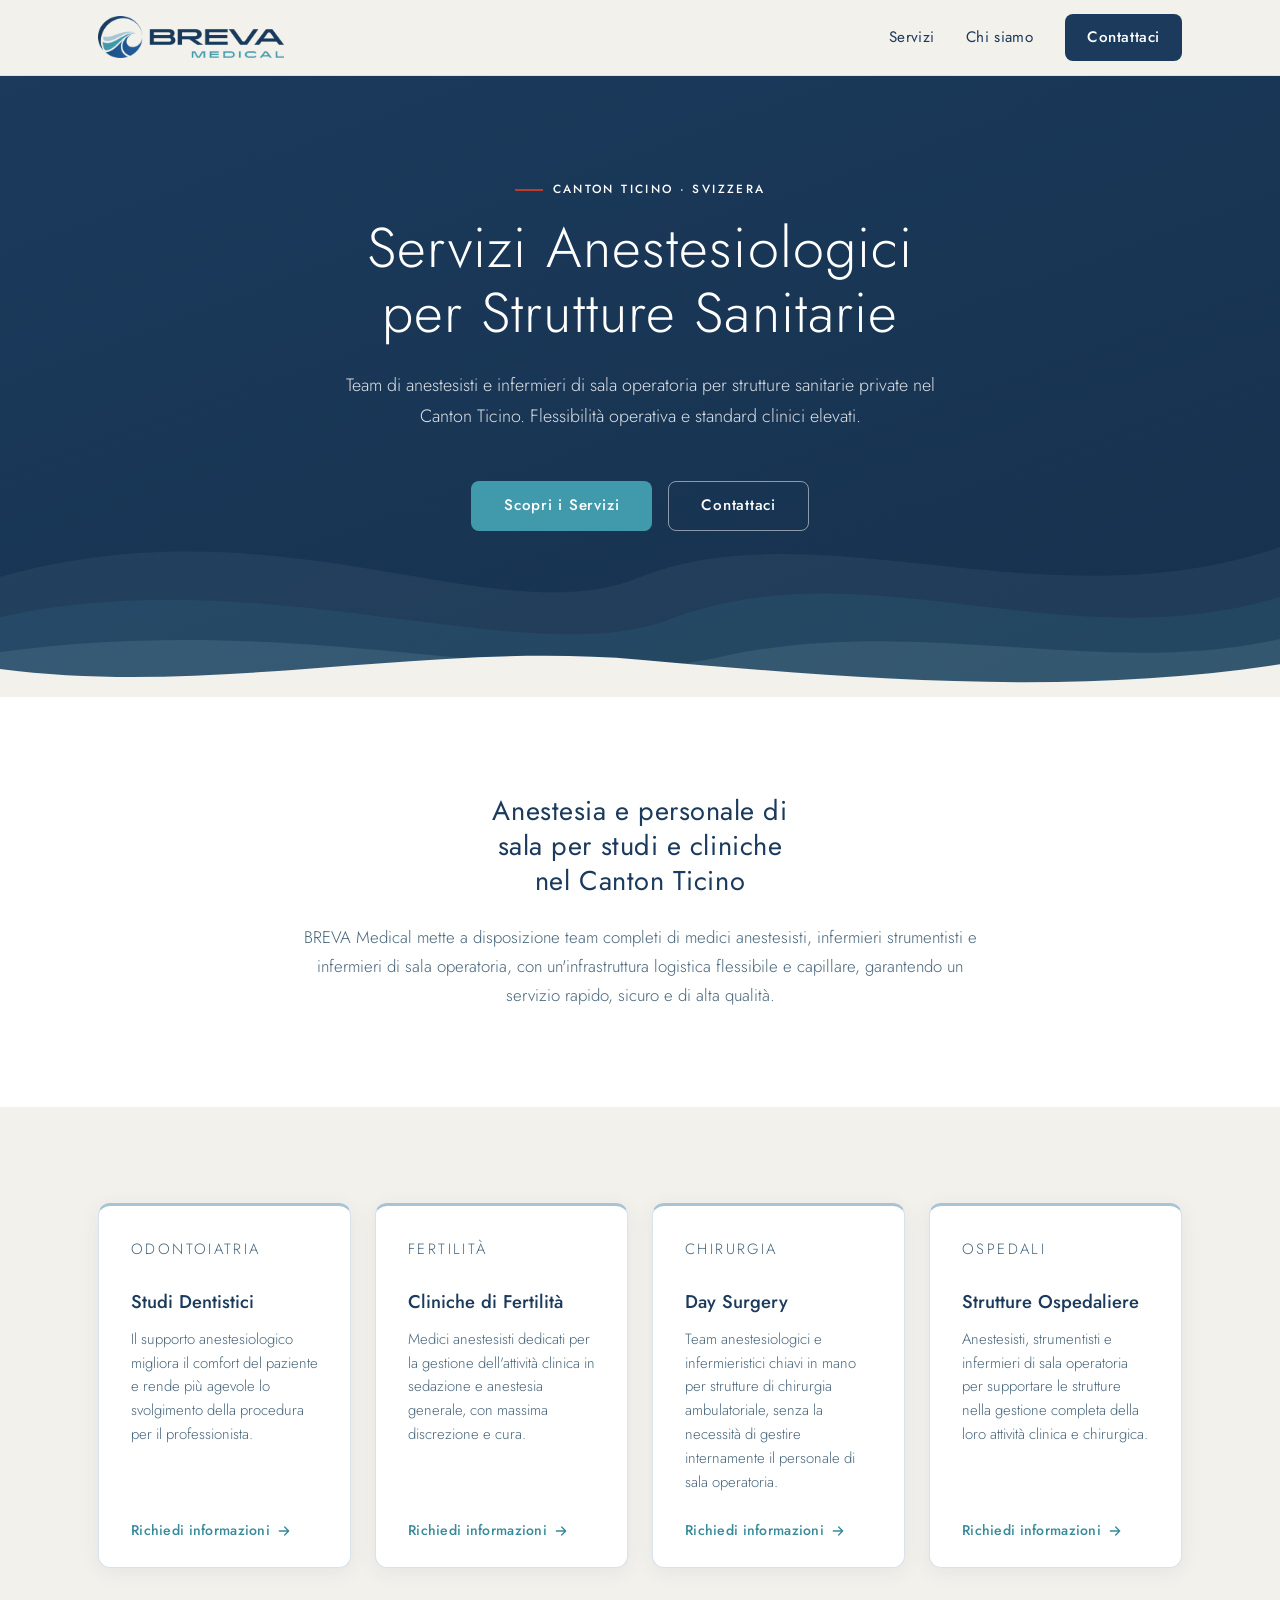
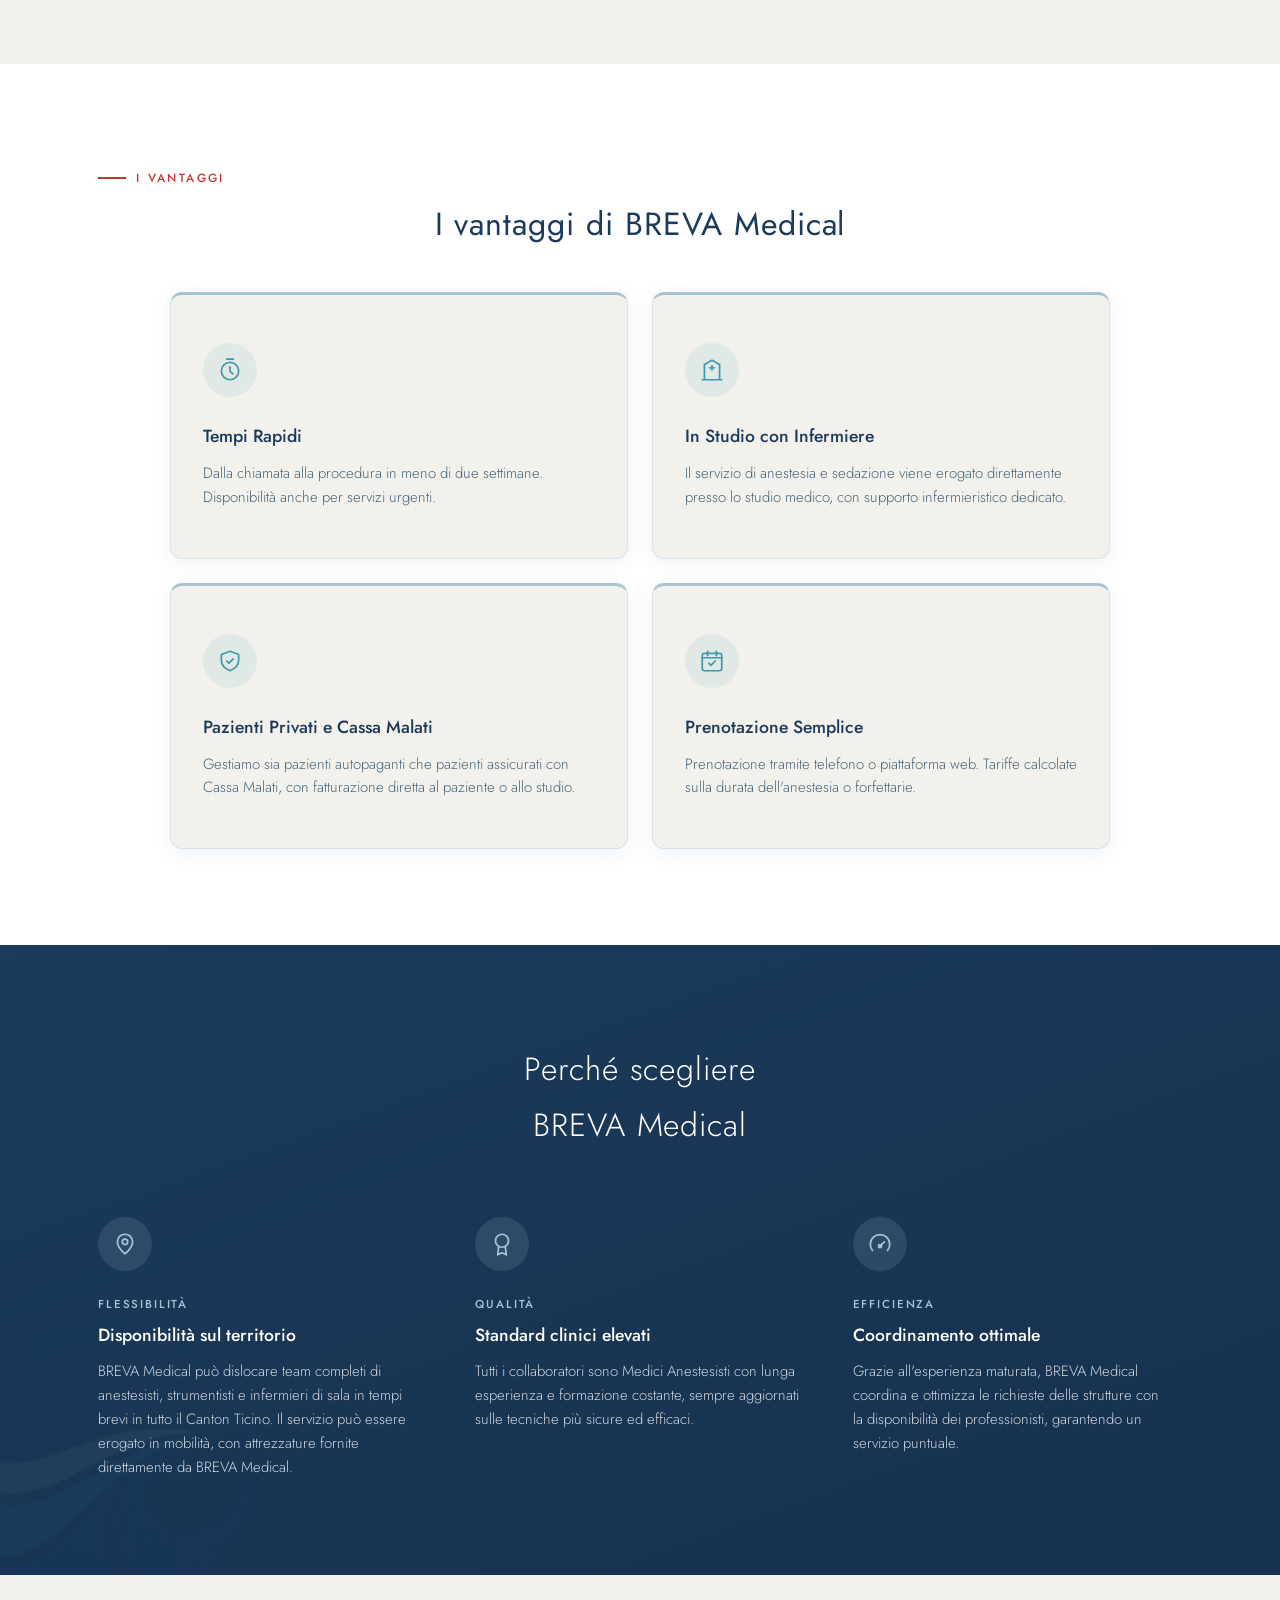
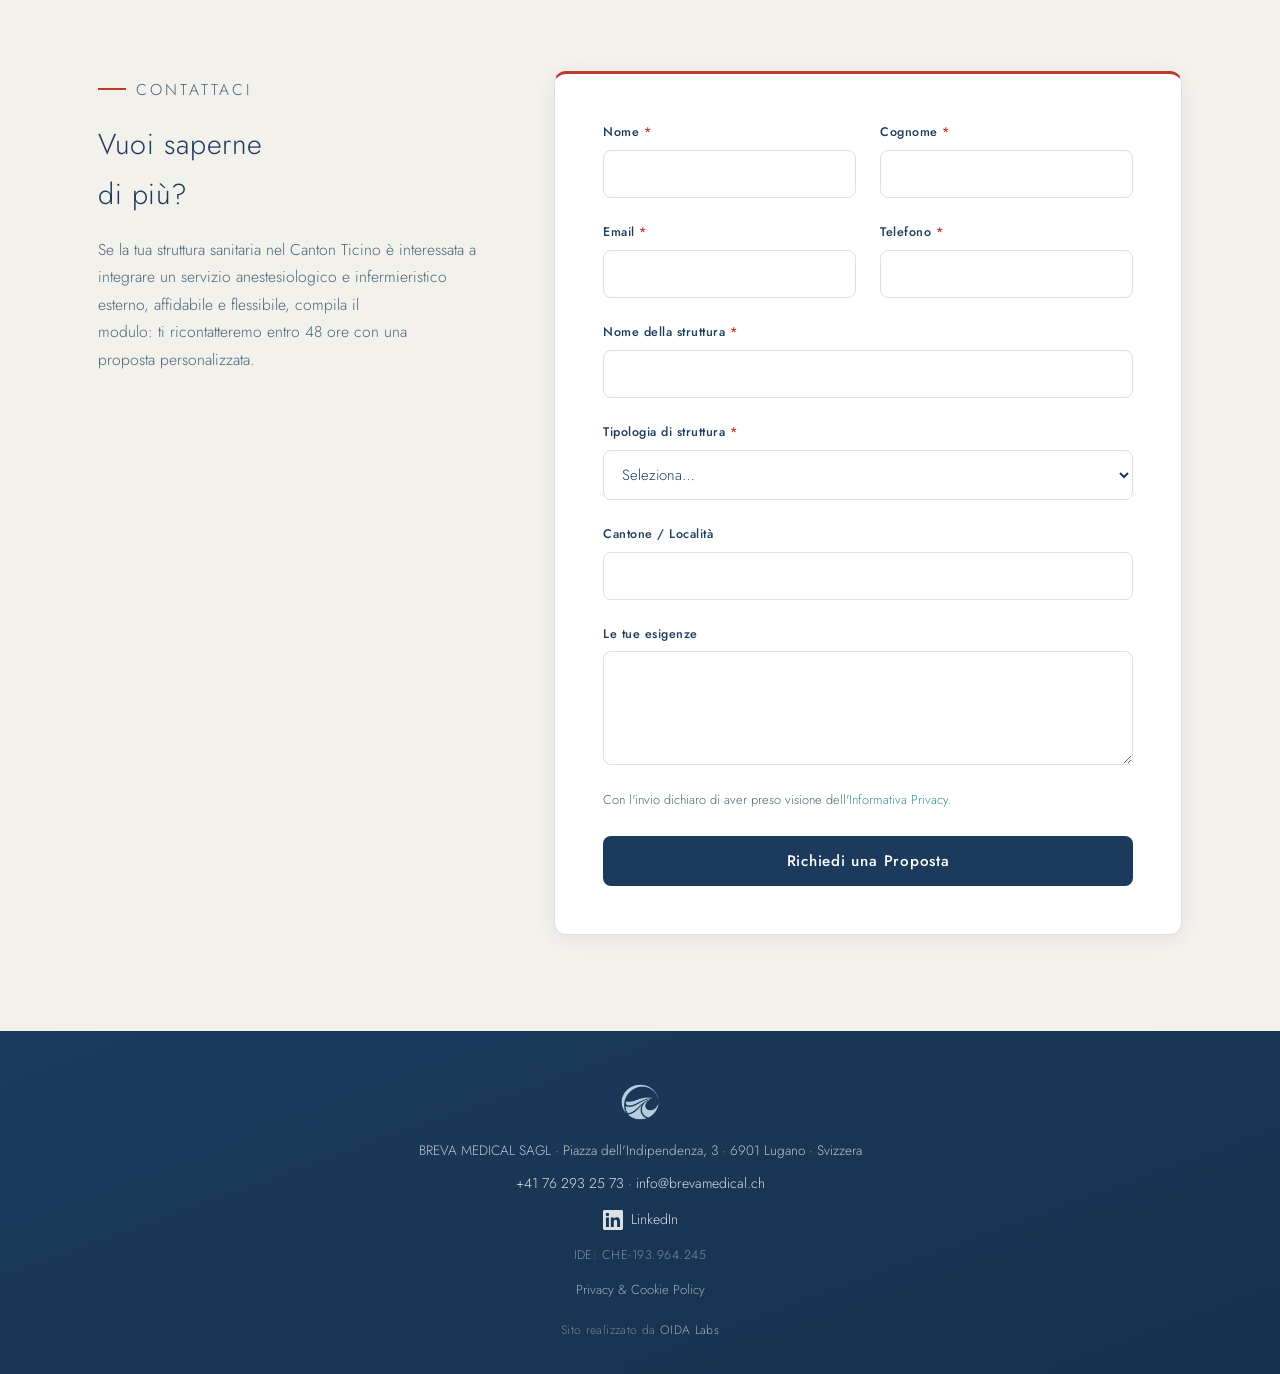
==== commit 4d0ec149: "Redesign v2.1: brand-aligned per brandbook v1.0 - Remove all em-dashes from copy (OIDA comms guideli" ====
--- a/index.html
+++ b/index.html
@@ -141,9 +141,16 @@
 
   <!-- HERO -->
   <section class="hero" id="contenuto">
-    <div class="container">
-      <p class="hero-eyebrow">Canton Ticino · Svizzera</p>
-      <h1>Servizi Anestesiologici<br/>per Strutture Sanitarie</h1>
+    <div class="hero-waves" aria-hidden="true">
+      <svg viewBox="0 0 1440 320" preserveAspectRatio="none" xmlns="http://www.w3.org/2000/svg">
+        <path d="M0,200 C320,120 560,260 720,200 C920,130 1180,250 1440,170 L1440,320 L0,320 Z" fill="#A8C4D4" opacity="0.07"/>
+        <path d="M0,240 C300,180 600,300 760,240 C980,170 1200,285 1440,220 L1440,320 L0,320 Z" fill="#419AAC" opacity="0.10"/>
+        <path d="M0,275 C360,232 620,322 820,278 C1040,238 1240,302 1440,262 L1440,320 L0,320 Z" fill="#A8C4D4" opacity="0.13"/>
+      </svg>
+    </div>
+    <div class="container">
+      <p class="eyebrow center">Canton Ticino · Svizzera</p>
+      <h1>Servizi Anestesiologici per Strutture Sanitarie</h1>
       <p class="hero-sub">Team di anestesisti e infermieri di sala operatoria per strutture sanitarie private nel Canton Ticino. Flessibilità operativa e standard clinici elevati.</p>
       <div class="hero-buttons">
         <a href="#servizi" class="btn-primary">Scopri i Servizi</a>
@@ -161,7 +168,7 @@
   <section class="intro" id="servizi">
     <div class="container intro-inner">
       <h2>Anestesia e personale di sala per studi e cliniche nel Canton Ticino</h2>
-      <p>BREVA Medical mette a disposizione team completi — medici anestesisti, infermieri strumentisti e infermieri di sala operatoria — con un'infrastruttura logistica flessibile e capillare, garantendo un servizio rapido, sicuro e di alta qualità.</p>
+      <p>BREVA Medical mette a disposizione team completi di medici anestesisti, infermieri strumentisti e infermieri di sala operatoria, con un'infrastruttura logistica flessibile e capillare, garantendo un servizio rapido, sicuro e di alta qualità.</p>
     </div>
   </section>
 
@@ -265,7 +272,7 @@
           </span>
           <p class="feature-kicker">Flessibilità</p>
           <h3>Disponibilità sul territorio</h3>
-          <p>BREVA Medical può dislocare team completi — anestesisti, strumentisti e infermieri di sala — in tempi brevi in tutto il Canton Ticino. Il servizio può essere erogato in mobilità, con attrezzature fornite direttamente da BREVA Medical.</p>
+          <p>BREVA Medical può dislocare team completi di anestesisti, strumentisti e infermieri di sala in tempi brevi in tutto il Canton Ticino. Il servizio può essere erogato in mobilità, con attrezzature fornite direttamente da BREVA Medical.</p>
         </div>
 
         <div class="feature">
--- a/style.css
+++ b/style.css
@@ -1,6 +1,7 @@
 /* ===========================
    BREVA Medical - style.css
-   Brand v2.0 - Giugno 2026 (redesign)
+   Brand v2.1 - Giugno 2026 (redesign, brand-aligned)
+   Palette/tipografia da brandbook v1.0
    =========================== */
 
 /* ---- FONT SELF-HOSTED (Jost) ---- */
@@ -22,34 +23,27 @@
 }
 
 :root {
-  /* Palette ufficiale brandbook */
-  --prussiano:      #1B3A5C;   /* Primario */
-  --prussiano-dark: #16314d;   /* Profondità (gradiente hero/footer) */
-  --azzurro-lago:   #419AAC;   /* Accento */
-  --azzurro-dark:   #368a9a;   /* Accento hover (era hardcoded) */
-  --acciaio:        #A8C4D4;   /* Supporto */
-  --bianco-lago:    #F3F1EC;   /* Sfondo caldo */
-  --rosso-ticino:   #C0392B;   /* Dettaglio (uso sparso) */
+  /* Palette ufficiale brandbook v1.0 */
+  --prussiano:      #1B3A5C;   /* Primario: testi, sfondi scuri, intestazioni */
+  --prussiano-dark: #16314d;   /* Profondità gradiente */
+  --azzurro-lago:   #419AAC;   /* Accento: sottotitoli, label, accenti tipografici */
+  --azzurro-dark:   #368a9a;   /* Accento hover */
+  --acciaio:        #A8C4D4;   /* Supporto: filetti, sfondi secondari, grafica */
+  --bianco-lago:    #F3F1EC;   /* Sfondo principale di tutto il sito */
+  --rosso-ticino:   #C0392B;   /* Dettaglio sparso: eyebrow, date, filetti accento */
   --white:          #FFFFFF;
   --text:           #1B3A5C;
-  --text-muted:     #46647A;   /* scurito per contrasto WCAG AA (era #5A7A8A) */
-  --border:         #D0DEE7;
+  --text-muted:     #46647A;   /* derivato dal prussiano, contrasto AA */
+  --border:         #D8E2EA;
 
   /* Spacing scale */
-  --s1: 8px;
-  --s2: 16px;
-  --s3: 24px;
-  --s4: 32px;
-  --s5: 48px;
-  --s6: 64px;
-  --s7: 96px;
-
-  --radius:     10px;
+  --s1: 8px; --s2: 16px; --s3: 24px; --s4: 32px; --s5: 48px; --s6: 64px; --s7: 96px;
+
+  --radius:     12px;
   --radius-sm:  8px;
-  --shadow:     0 2px 16px rgba(27, 58, 92, 0.08);
-  --shadow-lg:  0 12px 32px rgba(27, 58, 92, 0.14);
+  --shadow:     0 4px 20px rgba(27, 58, 92, 0.07);
+  --shadow-lg:  0 16px 40px rgba(27, 58, 92, 0.13);
   --transition: 0.22s ease;
-
   --maxw: 1140px;
 }
 
@@ -59,10 +53,10 @@
 
 body {
   font-family: 'Jost', Arial, sans-serif;
-  font-weight: 400;
+  font-weight: 300;                 /* Body: Jost Light 300 (brandbook) */
   color: var(--text);
-  background: var(--white);
-  line-height: 1.6;
+  background: var(--bianco-lago);   /* Sfondo principale: Bianco lago */
+  line-height: 1.75;                /* lh 1.75 (brandbook) */
   -webkit-font-smoothing: antialiased;
 }
 
@@ -74,534 +68,250 @@
 a { color: var(--azzurro-dark); text-decoration: none; }
 a:hover { text-decoration: underline; }
 
+h1, h2, h3 { text-wrap: balance; }
+p { text-wrap: pretty; }
+
 [id] { scroll-margin-top: 90px; }
 
-/* Focus visibile globale (a11y) */
-a:focus-visible,
-button:focus-visible,
-input:focus-visible,
-select:focus-visible,
-textarea:focus-visible {
+a:focus-visible, button:focus-visible,
+input:focus-visible, select:focus-visible, textarea:focus-visible {
   outline: 3px solid var(--azzurro-lago);
   outline-offset: 2px;
   border-radius: 3px;
 }
-/* su sfondo scuro l'outline bianco è più visibile */
-.hero a:focus-visible,
-.perche a:focus-visible,
-footer a:focus-visible,
-.btn-nav:focus-visible {
-  outline-color: var(--white);
-}
-
-.container {
-  max-width: var(--maxw);
-  margin: 0 auto;
-  padding: 0 28px;
-}
-
-/* Skip link */
+.hero a:focus-visible, .perche a:focus-visible,
+footer a:focus-visible, .btn-nav:focus-visible { outline-color: var(--white); }
+
+.container { max-width: var(--maxw); margin: 0 auto; padding: 0 28px; }
+
 .skip-link {
-  position: absolute;
-  left: -9999px;
-  top: 0;
-  background: var(--prussiano);
-  color: var(--white);
-  padding: 10px 16px;
-  z-index: 200;
-  border-radius: 0 0 var(--radius-sm) 0;
+  position: absolute; left: -9999px; top: 0;
+  background: var(--prussiano); color: var(--white);
+  padding: 10px 16px; z-index: 200; border-radius: 0 0 var(--radius-sm) 0;
 }
 .skip-link:focus { left: 0; top: 0; }
 
 .visually-hidden {
-  position: absolute;
-  width: 1px; height: 1px;
-  padding: 0; margin: -1px;
-  overflow: hidden;
-  clip: rect(0 0 0 0);
-  white-space: nowrap;
-  border: 0;
+  position: absolute; width: 1px; height: 1px; padding: 0; margin: -1px;
+  overflow: hidden; clip: rect(0 0 0 0); white-space: nowrap; border: 0;
 }
 
 /* ---- LOGO ---- */
 .logo { display: inline-flex; align-items: center; }
-.logo-img { height: 40px; width: auto; display: block; }
+.logo-img { height: 42px; width: auto; display: block; }
 
 /* ---- HEADER ---- */
 header {
-  position: sticky;
-  top: 0;
-  background: rgba(255, 255, 255, 0.92);
-  backdrop-filter: saturate(180%) blur(8px);
+  position: sticky; top: 0;
+  background: rgba(243, 241, 236, 0.90);
+  backdrop-filter: saturate(180%) blur(10px);
   border-bottom: 1px solid var(--border);
-  z-index: 100;
-  padding: 14px 0;
-}
-
-.nav-wrapper {
-  display: flex;
-  align-items: center;
-  justify-content: space-between;
-}
-
+  z-index: 100; padding: 14px 0;
+}
+.nav-wrapper { display: flex; align-items: center; justify-content: space-between; }
 nav { display: flex; align-items: center; gap: var(--s4); }
-
 nav a {
-  color: var(--text);
-  font-weight: 400;
-  font-size: 0.95rem;
-  letter-spacing: 0.02em;
-  transition: color var(--transition);
-}
-
+  color: var(--text); font-weight: 400; font-size: 0.95rem;
+  letter-spacing: 0.02em; transition: color var(--transition);
+}
 nav a:hover { color: var(--azzurro-dark); text-decoration: none; }
-
 .btn-nav {
-  background: var(--prussiano);
-  color: var(--white) !important;
-  padding: 9px 22px;
-  border-radius: var(--radius-sm);
-  font-weight: 500;
-  letter-spacing: 0.04em;
-  transition: background var(--transition);
+  background: var(--prussiano); color: var(--white) !important;
+  padding: 10px 22px; border-radius: var(--radius-sm);
+  font-weight: 500; letter-spacing: 0.04em; transition: background var(--transition);
 }
 .btn-nav:hover { background: var(--azzurro-lago); text-decoration: none; }
 
-/* ---- HAMBURGER MOBILE ---- */
-.hamburger {
-  display: none;
-  background: none;
-  border: none;
-  cursor: pointer;
-  padding: 10px;
-}
-.hamburger span {
-  display: block;
-  width: 24px;
-  height: 2px;
-  background: var(--prussiano);
-  margin: 5px 0;
-  transition: var(--transition);
-}
+/* ---- HAMBURGER ---- */
+.hamburger { display: none; background: none; border: none; cursor: pointer; padding: 10px; }
+.hamburger span { display: block; width: 24px; height: 2px; background: var(--prussiano); margin: 5px 0; transition: var(--transition); }
+
+/* ---- EYEBROW (Rosso Ticino, brand signature) ---- */
+.eyebrow {
+  display: inline-flex; align-items: center; gap: 10px;
+  font-size: 0.74rem; font-weight: 500; letter-spacing: 0.2em;
+  text-transform: uppercase; color: var(--rosso-ticino); margin-bottom: var(--s2);
+}
+.eyebrow::before { content: ''; width: 28px; height: 2px; background: var(--rosso-ticino); display: inline-block; }
+.eyebrow.center { justify-content: center; }
+.eyebrow.on-dark { color: var(--white); }
+.eyebrow.on-dark::before { background: var(--rosso-ticino); }
+
+/* ---- FILETTO ---- */
+.rule-acciaio { height: 1px; background: var(--border); border: 0; max-width: var(--maxw); margin: 0 auto; }
 
 /* ---- ICONE ---- */
 .icon-badge {
-  width: 52px;
-  height: 52px;
-  border-radius: 50%;
+  width: 54px; height: 54px; border-radius: 50%;
   background: rgba(65, 154, 172, 0.10);
-  display: inline-flex;
-  align-items: center;
-  justify-content: center;
-  margin-bottom: var(--s2);
-}
-.icon-badge svg {
-  width: 26px;
-  height: 26px;
-  stroke: var(--azzurro-lago);
-  stroke-width: 1.6;
-  fill: none;
-  stroke-linecap: round;
-  stroke-linejoin: round;
-}
-/* badge su fondo scuro (sezione perché) */
+  display: inline-flex; align-items: center; justify-content: center; margin-bottom: var(--s3);
+}
+.icon-badge svg { width: 26px; height: 26px; stroke: var(--azzurro-lago); stroke-width: 1.6; fill: none; stroke-linecap: round; stroke-linejoin: round; }
 .perche .icon-badge { background: rgba(168, 196, 212, 0.14); }
 .perche .icon-badge svg { stroke: var(--acciaio); }
-
-/* ---- EYEBROW ---- */
-.eyebrow {
-  display: inline-flex;
-  align-items: center;
-  gap: 8px;
-  font-size: 0.74rem;
-  font-weight: 500;
-  letter-spacing: 0.18em;
-  text-transform: uppercase;
-  color: var(--azzurro-dark);
-  margin-bottom: var(--s2);
-}
-.eyebrow::before {
-  content: '';
-  width: 24px;
-  height: 2px;
-  background: var(--azzurro-lago);
-  display: inline-block;
-}
-.eyebrow.center { justify-content: center; }
 
 /* ---- HERO ---- */
 .hero {
   position: relative;
-  background: linear-gradient(165deg, var(--prussiano) 0%, var(--prussiano-dark) 100%);
+  background: linear-gradient(160deg, var(--prussiano) 0%, var(--prussiano-dark) 100%);
   color: var(--white);
-  padding: var(--s7) 0 calc(var(--s7) + 40px);
-  text-align: center;
-  overflow: hidden;
-}
-.hero::after {
-  /* pittogramma onda come watermark tenue */
-  content: '';
-  position: absolute;
-  right: -60px;
-  top: -40px;
-  width: 320px;
-  height: 320px;
-  background: url('logo-pittogramma.webp') no-repeat center / contain;
-  opacity: 0.05;
-  pointer-events: none;
-}
+  padding: var(--s7) 0 calc(var(--s7) + 70px);
+  text-align: center; overflow: hidden;
+}
+.hero-waves { position: absolute; left: 0; right: 0; bottom: 0; width: 100%; height: 320px; pointer-events: none; z-index: 0; }
+.hero-waves svg { width: 100%; height: 100%; display: block; }
 .hero .container { position: relative; z-index: 1; }
-
-.hero-eyebrow {
-  font-size: 0.78rem;
-  font-weight: 500;
-  letter-spacing: 0.18em;
-  text-transform: uppercase;
-  color: var(--acciaio);
-  margin-bottom: var(--s3);
-}
-
+.hero .eyebrow { color: var(--white); justify-content: center; }
+.hero .eyebrow::before, .hero .eyebrow::after { background: var(--rosso-ticino); }
 .hero h1 {
-  font-size: clamp(2.2rem, 5vw, 3.4rem);
-  font-weight: 300;
-  line-height: 1.18;
-  letter-spacing: 0.01em;
-  margin-bottom: var(--s3);
-}
-
+  font-size: clamp(2.3rem, 5.2vw, 3.5rem);
+  font-weight: 300; line-height: 1.16; letter-spacing: 0.02em;
+  margin: 0 auto var(--s3); max-width: 24ch;
+}
 .hero-sub {
-  font-size: 1.12rem;
-  font-weight: 300;
-  color: rgba(255, 255, 255, 0.86);
-  max-width: 620px;
-  margin: 0 auto var(--s5);
-}
-
+  font-size: 1.12rem; font-weight: 300; color: rgba(255, 255, 255, 0.85);
+  max-width: 600px; margin: 0 auto var(--s5);
+}
 .hero-buttons { display: flex; gap: var(--s2); justify-content: center; flex-wrap: wrap; }
 
-/* Onda divisoria sotto la hero */
-.wave-divider {
-  display: block;
-  width: 100%;
-  height: 60px;
-  margin-top: -60px;
-  position: relative;
-  z-index: 1;
-}
+.wave-divider { display: block; width: 100%; height: 56px; margin-top: -56px; position: relative; z-index: 1; line-height: 0; }
 .wave-divider svg { display: block; width: 100%; height: 100%; }
 
 /* ---- BOTTONI ---- */
-.btn-primary,
-.btn-outline,
-.btn-submit {
-  display: inline-flex;
-  align-items: center;
-  justify-content: center;
-  min-height: 48px;
-  padding: 0 var(--s4);
-  border-radius: var(--radius-sm);
-  font-family: inherit;
-  font-weight: 500;
-  font-size: 0.95rem;
-  letter-spacing: 0.05em;
-  cursor: pointer;
-  border: 1px solid transparent;
+.btn-primary, .btn-outline, .btn-submit, .btn-dark {
+  display: inline-flex; align-items: center; justify-content: center;
+  min-height: 50px; padding: 0 var(--s4); border-radius: var(--radius-sm);
+  font-family: inherit; font-weight: 500; font-size: 0.95rem; letter-spacing: 0.05em;
+  cursor: pointer; border: 1px solid transparent;
   transition: background var(--transition), transform var(--transition), border-color var(--transition);
 }
-
 .btn-primary { background: var(--azzurro-lago); color: var(--white); }
 .btn-primary:hover { background: var(--azzurro-dark); transform: translateY(-1px); text-decoration: none; }
-
 .btn-outline { background: transparent; color: var(--white); border-color: rgba(255, 255, 255, 0.5); }
-.btn-outline:hover { border-color: var(--white); background: rgba(255, 255, 255, 0.08); text-decoration: none; }
-
+.btn-outline:hover { border-color: var(--white); background: rgba(255, 255, 255, 0.10); text-decoration: none; }
 .btn-dark { background: var(--prussiano); color: var(--white); }
 .btn-dark:hover { background: var(--azzurro-lago); transform: translateY(-1px); text-decoration: none; }
 
-/* ---- SEZIONI ---- */
-.section { padding: var(--s7) 0; }
-
-.section-eyebrow { /* compat */ }
-
+/* ---- TITOLI SEZIONE ---- */
 .section-title {
-  text-align: center;
-  font-size: 2rem;
-  font-weight: 400;
-  color: var(--prussiano);
-  letter-spacing: 0.01em;
-  margin-bottom: var(--s5);
-  line-height: 1.25;
+  text-align: center; font-size: 2rem; font-weight: 400; color: var(--prussiano);
+  letter-spacing: 0.03em; margin: 0 auto var(--s5); line-height: 1.25; max-width: 22ch;
 }
 
 /* ---- INTRO ---- */
-.intro {
-  background: var(--bianco-lago);
-  padding: var(--s6) 0;
-  text-align: center;
-}
-.intro-inner { max-width: 780px; margin: 0 auto; }
+.intro { background: var(--white); padding: var(--s7) 0; text-align: center; }
+.intro-inner { max-width: 760px; margin: 0 auto; }
 .intro h2 {
-  font-size: 1.6rem;
-  font-weight: 400;
-  color: var(--prussiano);
-  margin-bottom: var(--s2);
-  line-height: 1.3;
+  font-size: 1.7rem; font-weight: 400; color: var(--prussiano);
+  margin: 0 auto var(--s3); line-height: 1.3; letter-spacing: 0.02em; max-width: 24ch;
 }
 .intro p { color: var(--text-muted); font-size: 1.05rem; font-weight: 300; }
 
-/* ---- SERVIZI CARDS ---- */
-.servizi { padding: var(--s7) 0; background: var(--white); }
-
-.grid-4 {
-  display: grid;
-  grid-template-columns: repeat(auto-fit, minmax(230px, 1fr));
-  gap: var(--s3);
-}
-
+/* ---- SERVIZI ---- */
+.servizi { padding: var(--s7) 0; background: var(--bianco-lago); }
+.grid-4 { display: grid; grid-template-columns: repeat(auto-fit, minmax(230px, 1fr)); gap: var(--s3); }
 .card {
-  background: var(--white);
-  border: 1px solid var(--border);
-  border-radius: var(--radius);
-  padding: var(--s4) var(--s4) var(--s3);
-  box-shadow: var(--shadow);
+  background: var(--white); border: 1px solid var(--border); border-radius: var(--radius);
+  padding: var(--s4) var(--s4) var(--s3); box-shadow: var(--shadow);
   transition: transform var(--transition), box-shadow var(--transition), border-top-color var(--transition);
-  border-top: 3px solid var(--acciaio);
-  display: flex;
-  flex-direction: column;
-}
-.card:hover {
-  transform: translateY(-4px);
-  box-shadow: var(--shadow-lg);
-  border-top-color: var(--azzurro-lago);
-}
+  border-top: 3px solid var(--acciaio); display: flex; flex-direction: column;
+}
+.card:hover { transform: translateY(-4px); box-shadow: var(--shadow-lg); border-top-color: var(--azzurro-lago); }
 .card-label {
-  font-size: 0.72rem;
-  font-weight: 500;
-  letter-spacing: 0.16em;
-  text-transform: uppercase;
-  color: var(--azzurro-dark);
-  margin-bottom: var(--s1);
-}
-.card h3 {
-  font-size: 1.15rem;
-  font-weight: 500;
-  color: var(--prussiano);
-  margin-bottom: 10px;
-}
-.card p {
-  color: var(--text-muted);
-  font-size: 0.93rem;
-  font-weight: 300;
-  margin-bottom: var(--s3);
-}
+  font-size: 0.72rem; font-weight: 500; letter-spacing: 0.16em; text-transform: uppercase;
+  color: var(--azzurro-dark); margin-bottom: var(--s1);
+}
+.card h3 { font-size: 1.15rem; font-weight: 500; color: var(--prussiano); margin-bottom: 10px; }
+.card p { color: var(--text-muted); font-size: 0.93rem; font-weight: 300; margin-bottom: var(--s3); line-height: 1.6; }
 .card-link {
-  margin-top: auto;
-  font-weight: 500;
-  font-size: 0.88rem;
-  color: var(--azzurro-dark);
-  letter-spacing: 0.02em;
-  display: inline-flex;
-  align-items: center;
-  gap: 6px;
-}
-.card-link svg {
-  width: 16px; height: 16px; stroke: currentColor; stroke-width: 2;
-  fill: none; stroke-linecap: round; stroke-linejoin: round;
-  transition: transform var(--transition);
-}
+  margin-top: auto; font-weight: 500; font-size: 0.88rem; color: var(--azzurro-dark);
+  letter-spacing: 0.02em; display: inline-flex; align-items: center; gap: 6px;
+}
+.card-link svg { width: 16px; height: 16px; stroke: currentColor; stroke-width: 2; fill: none; stroke-linecap: round; stroke-linejoin: round; transition: transform var(--transition); }
 .card-link:hover { text-decoration: none; }
 .card-link:hover svg { transform: translateX(3px); }
 
-/* ---- VANTAGGI (griglia 2x2) ---- */
-.vantaggi { background: var(--bianco-lago); padding: var(--s7) 0; }
-
-.grid-2x2 {
-  display: grid;
-  grid-template-columns: repeat(2, 1fr);
-  gap: var(--s3);
-  max-width: 940px;
-  margin: 0 auto;
-}
-
+/* ---- VANTAGGI ---- */
+.vantaggi { background: var(--white); padding: var(--s7) 0; }
+.grid-2x2 { display: grid; grid-template-columns: repeat(2, 1fr); gap: var(--s3); max-width: 940px; margin: 0 auto; }
 .vantaggio-card {
-  background: var(--white);
-  border-radius: var(--radius);
-  padding: var(--s4);
-  box-shadow: var(--shadow);
+  background: var(--bianco-lago); border: 1px solid var(--border); border-radius: var(--radius);
+  padding: var(--s5) var(--s4); box-shadow: var(--shadow);
   border-top: 3px solid var(--acciaio);
   transition: transform var(--transition), box-shadow var(--transition), border-top-color var(--transition);
 }
-.vantaggio-card:hover {
-  transform: translateY(-4px);
-  box-shadow: var(--shadow-lg);
-  border-top-color: var(--azzurro-lago);
-}
-.vantaggio-card h3 {
-  font-size: 1.08rem;
-  font-weight: 500;
-  color: var(--prussiano);
-  margin-bottom: 10px;
-}
-.vantaggio-card p { color: var(--text-muted); font-size: 0.93rem; font-weight: 300; }
+.vantaggio-card:hover { transform: translateY(-4px); box-shadow: var(--shadow-lg); border-top-color: var(--azzurro-lago); }
+.vantaggio-card h3 { font-size: 1.1rem; font-weight: 500; color: var(--prussiano); margin-bottom: 10px; }
+.vantaggio-card p { color: var(--text-muted); font-size: 0.93rem; font-weight: 300; line-height: 1.6; }
 
 /* ---- PERCHE ---- */
 .perche {
   position: relative;
-  background: linear-gradient(165deg, var(--prussiano) 0%, var(--prussiano-dark) 100%);
-  color: var(--white);
-  padding: var(--s7) 0;
-  overflow: hidden;
+  background: linear-gradient(160deg, var(--prussiano) 0%, var(--prussiano-dark) 100%);
+  color: var(--white); padding: var(--s7) 0; overflow: hidden;
 }
 .perche::after {
-  content: '';
-  position: absolute;
-  left: -80px;
-  bottom: -60px;
-  width: 360px;
-  height: 360px;
-  background: url('logo-pittogramma.webp') no-repeat center / contain;
-  opacity: 0.05;
-  pointer-events: none;
+  content: ''; position: absolute; left: -90px; bottom: -80px; width: 380px; height: 380px;
+  background: url('logo-pittogramma.webp') no-repeat center / contain; opacity: 0.06; pointer-events: none;
 }
 .perche .container { position: relative; z-index: 1; }
-.perche h2 {
-  text-align: center;
-  font-size: 2rem;
-  font-weight: 300;
-  letter-spacing: 0.02em;
-  margin-bottom: var(--s6);
-}
-.grid-3 {
-  display: grid;
-  grid-template-columns: repeat(auto-fit, minmax(260px, 1fr));
-  gap: var(--s5);
-}
-.feature h3 {
-  font-size: 1.1rem;
-  font-weight: 500;
-  margin-bottom: 10px;
-  color: var(--white);
-}
+.perche h2 { text-align: center; font-size: 2rem; font-weight: 300; letter-spacing: 0.03em; margin: 0 auto var(--s6); max-width: 22ch; }
+.grid-3 { display: grid; grid-template-columns: repeat(auto-fit, minmax(260px, 1fr)); gap: var(--s5); }
 .feature .feature-kicker {
-  font-size: 0.72rem;
-  font-weight: 500;
-  letter-spacing: 0.16em;
-  text-transform: uppercase;
-  color: var(--acciaio);
-  margin-bottom: 6px;
-}
-.feature p { color: rgba(255, 255, 255, 0.80); font-size: 0.93rem; font-weight: 300; }
-
-/* ---- CONTATTACI / FORM ---- */
-.contattaci { padding: var(--s7) 0; background: var(--white); }
-
-.contattaci-inner {
-  display: grid;
-  grid-template-columns: 1fr 1.6fr;
-  gap: var(--s6);
-  align-items: start;
-}
-.contattaci-text h2 {
-  font-size: 1.8rem;
-  font-weight: 300;
-  color: var(--prussiano);
-  margin-bottom: var(--s2);
-  letter-spacing: 0.01em;
-}
+  font-size: 0.72rem; font-weight: 500; letter-spacing: 0.16em; text-transform: uppercase;
+  color: var(--acciaio); margin-bottom: 6px;
+}
+.feature h3 { font-size: 1.1rem; font-weight: 500; margin-bottom: 10px; color: var(--white); }
+.feature p { color: rgba(255, 255, 255, 0.80); font-size: 0.93rem; font-weight: 300; line-height: 1.6; }
+
+/* ---- CONTATTACI ---- */
+.contattaci { padding: var(--s7) 0; background: var(--bianco-lago); }
+.contattaci-inner { display: grid; grid-template-columns: 1fr 1.6fr; gap: var(--s6); align-items: start; }
+.contattaci-text h2 { font-size: 1.8rem; font-weight: 300; color: var(--prussiano); margin-bottom: var(--s2); letter-spacing: 0.02em; max-width: 14ch; }
 .contattaci-text p { color: var(--text-muted); font-size: 0.98rem; font-weight: 300; }
 
 .contattaci-form {
-  background: var(--bianco-lago);
-  border: 1px solid var(--border);
-  border-radius: var(--radius);
-  padding: var(--s4);
+  background: var(--white); border: 1px solid var(--border); border-radius: var(--radius);
+  border-top: 3px solid var(--rosso-ticino);   /* filetto rosso accento (brandbook) */
+  padding: var(--s5); box-shadow: var(--shadow);
 }
 .contattaci-form form { display: flex; flex-direction: column; gap: var(--s3); }
 .form-row { display: grid; grid-template-columns: 1fr 1fr; gap: var(--s3); }
 .field { display: flex; flex-direction: column; gap: 6px; }
-.field label {
-  font-size: 0.78rem;
-  font-weight: 500;
-  letter-spacing: 0.04em;
-  color: var(--text);
-}
+.field label { font-size: 0.78rem; font-weight: 500; letter-spacing: 0.04em; color: var(--text); }
 .field .req { color: var(--rosso-ticino); }
-
-.contattaci-form input,
-.contattaci-form select,
-.contattaci-form textarea {
-  width: 100%;
-  padding: 11px 14px;
-  border: 1px solid var(--border);
-  border-radius: var(--radius-sm);
-  font-family: inherit;
-  font-size: 0.93rem;
-  font-weight: 300;
-  color: var(--text);
-  background: var(--white);
-  transition: border-color var(--transition), box-shadow var(--transition);
-}
-.contattaci-form input:focus,
-.contattaci-form select:focus,
-.contattaci-form textarea:focus {
-  outline: none;
-  border-color: var(--azzurro-lago);
-  box-shadow: 0 0 0 3px rgba(65, 154, 172, 0.15);
+.contattaci-form input, .contattaci-form select, .contattaci-form textarea {
+  width: 100%; padding: 12px 14px; border: 1px solid var(--border); border-radius: var(--radius-sm);
+  font-family: inherit; font-size: 0.93rem; font-weight: 300; color: var(--text);
+  background: var(--white); transition: border-color var(--transition), box-shadow var(--transition);
+}
+.contattaci-form input:focus, .contattaci-form select:focus, .contattaci-form textarea:focus {
+  outline: none; border-color: var(--azzurro-lago); box-shadow: 0 0 0 3px rgba(65, 154, 172, 0.15);
 }
 .contattaci-form textarea { resize: vertical; }
-
 .privacy-note { font-size: 0.8rem; color: var(--text-muted); font-weight: 300; }
-
 .btn-submit { width: 100%; background: var(--prussiano); color: var(--white); }
 .btn-submit:hover { background: var(--azzurro-lago); }
 
 /* ---- FOOTER ---- */
-footer {
-  background: linear-gradient(165deg, var(--prussiano) 0%, var(--prussiano-dark) 100%);
-  padding: var(--s5) 0 var(--s4);
-}
-.footer-inner {
-  display: flex;
-  flex-direction: column;
-  align-items: center;
-  gap: 8px;
-  text-align: center;
-  color: rgba(255, 255, 255, 0.72);
-  font-size: 0.85rem;
-  font-weight: 300;
-}
+footer { background: linear-gradient(160deg, var(--prussiano) 0%, var(--prussiano-dark) 100%); padding: var(--s5) 0 var(--s4); }
+.footer-inner { display: flex; flex-direction: column; align-items: center; gap: 8px; text-align: center; color: rgba(255, 255, 255, 0.72); font-size: 0.85rem; font-weight: 300; }
 .footer-logo { margin-bottom: 6px; }
-.footer-pittogramma {
-  height: 46px;
-  width: auto;
-  display: block;
-  filter: brightness(0) invert(83%) sepia(10%) saturate(500%) hue-rotate(163deg) brightness(93%);
-}
+.footer-pittogramma { height: 46px; width: auto; display: block; filter: brightness(0) invert(83%) sepia(10%) saturate(500%) hue-rotate(163deg) brightness(93%); }
 .footer-contact a { color: rgba(255, 255, 255, 0.85); font-size: 0.88rem; }
 .footer-contact a:hover { color: var(--white); text-decoration: none; }
-
-.footer-social a {
-  display: inline-flex;
-  align-items: center;
-  gap: 8px;
-  color: rgba(255, 255, 255, 0.85);
-  font-size: 0.88rem;
-  padding: 4px 0;
-  transition: color var(--transition);
-}
+.footer-social a { display: inline-flex; align-items: center; gap: 8px; color: rgba(255, 255, 255, 0.85); font-size: 0.88rem; padding: 4px 0; transition: color var(--transition); }
 .footer-social a:hover { color: var(--white); text-decoration: none; }
 .footer-social svg { display: block; }
-
 .footer-links a { color: rgba(255, 255, 255, 0.6); font-size: 0.82rem; padding: 4px 0; display: inline-block; }
 .footer-links a:hover { color: var(--white); }
-
 .footer-credit { margin-top: 6px; color: rgba(255, 255, 255, 0.4); font-size: 0.76rem; letter-spacing: 0.03em; }
 .footer-credit a { color: rgba(255, 255, 255, 0.6); }
 .footer-credit a:hover { color: var(--white); text-decoration: none; }
 
 /* ---- PAGINE LEGALI ---- */
-.legal { padding: var(--s6) 0 var(--s7); background: var(--white); }
-.legal-inner { max-width: 820px; margin: 0 auto; }
+.legal { padding: var(--s6) 0 var(--s7); background: var(--bianco-lago); }
+.legal-inner { max-width: 820px; margin: 0 auto; background: var(--white); border: 1px solid var(--border); border-radius: var(--radius); padding: var(--s5); }
 .legal h1 { font-size: 2rem; font-weight: 300; color: var(--prussiano); margin-bottom: var(--s1); }
 .legal .updated { color: var(--text-muted); font-size: 0.85rem; margin-bottom: var(--s5); }
 .legal h2 { font-size: 1.25rem; font-weight: 500; color: var(--prussiano); margin: var(--s5) 0 12px; }
@@ -610,16 +320,8 @@
 .legal ul { padding-left: 22px; margin-bottom: 12px; }
 .legal a { color: var(--azzurro-dark); }
 
-/* ---- PAGINA GRAZIE ---- */
-.grazie-section {
-  min-height: 68vh;
-  display: flex;
-  align-items: center;
-  justify-content: center;
-  text-align: center;
-  background: var(--bianco-lago);
-  padding: var(--s7) 0;
-}
+/* ---- GRAZIE ---- */
+.grazie-section { min-height: 68vh; display: flex; align-items: center; justify-content: center; text-align: center; background: var(--bianco-lago); padding: var(--s7) 0; }
 .grazie-section h1 { font-size: 2rem; font-weight: 300; color: var(--prussiano); margin-bottom: var(--s2); }
 .grazie-section p { color: var(--text-muted); max-width: 560px; margin: 0 auto var(--s4); font-weight: 300; }
 
@@ -627,27 +329,18 @@
 @media (max-width: 768px) {
   .hamburger { display: block; }
   nav {
-    display: none;
-    position: absolute;
-    top: 100%;
-    left: 0;
-    right: 0;
-    background: var(--white);
-    flex-direction: column;
-    padding: var(--s3) 28px;
-    border-bottom: 1px solid var(--border);
-    box-shadow: var(--shadow);
-    gap: var(--s2);
+    display: none; position: absolute; top: 100%; left: 0; right: 0;
+    background: var(--bianco-lago); flex-direction: column; padding: var(--s3) 28px;
+    border-bottom: 1px solid var(--border); box-shadow: var(--shadow); gap: var(--s2);
   }
   nav.open { display: flex; }
   nav a { width: 100%; text-align: center; padding: 6px 0; }
   .btn-nav { width: 100%; }
-
-  .section, .servizi, .vantaggi, .perche, .contattaci { padding: var(--s6) 0; }
-  .hero { padding: var(--s6) 0 calc(var(--s6) + 40px); }
+  .servizi, .vantaggi, .perche, .contattaci, .intro { padding: var(--s6) 0; }
+  .hero { padding: var(--s6) 0 calc(var(--s6) + 50px); }
   .grid-2x2 { grid-template-columns: 1fr; }
   .contattaci-inner { grid-template-columns: 1fr; gap: var(--s5); }
   .form-row { grid-template-columns: 1fr; }
   .section-title, .perche h2 { font-size: 1.6rem; }
-  .hero::after { width: 220px; height: 220px; }
-}
+  .contattaci-text h2 { max-width: none; }
+}
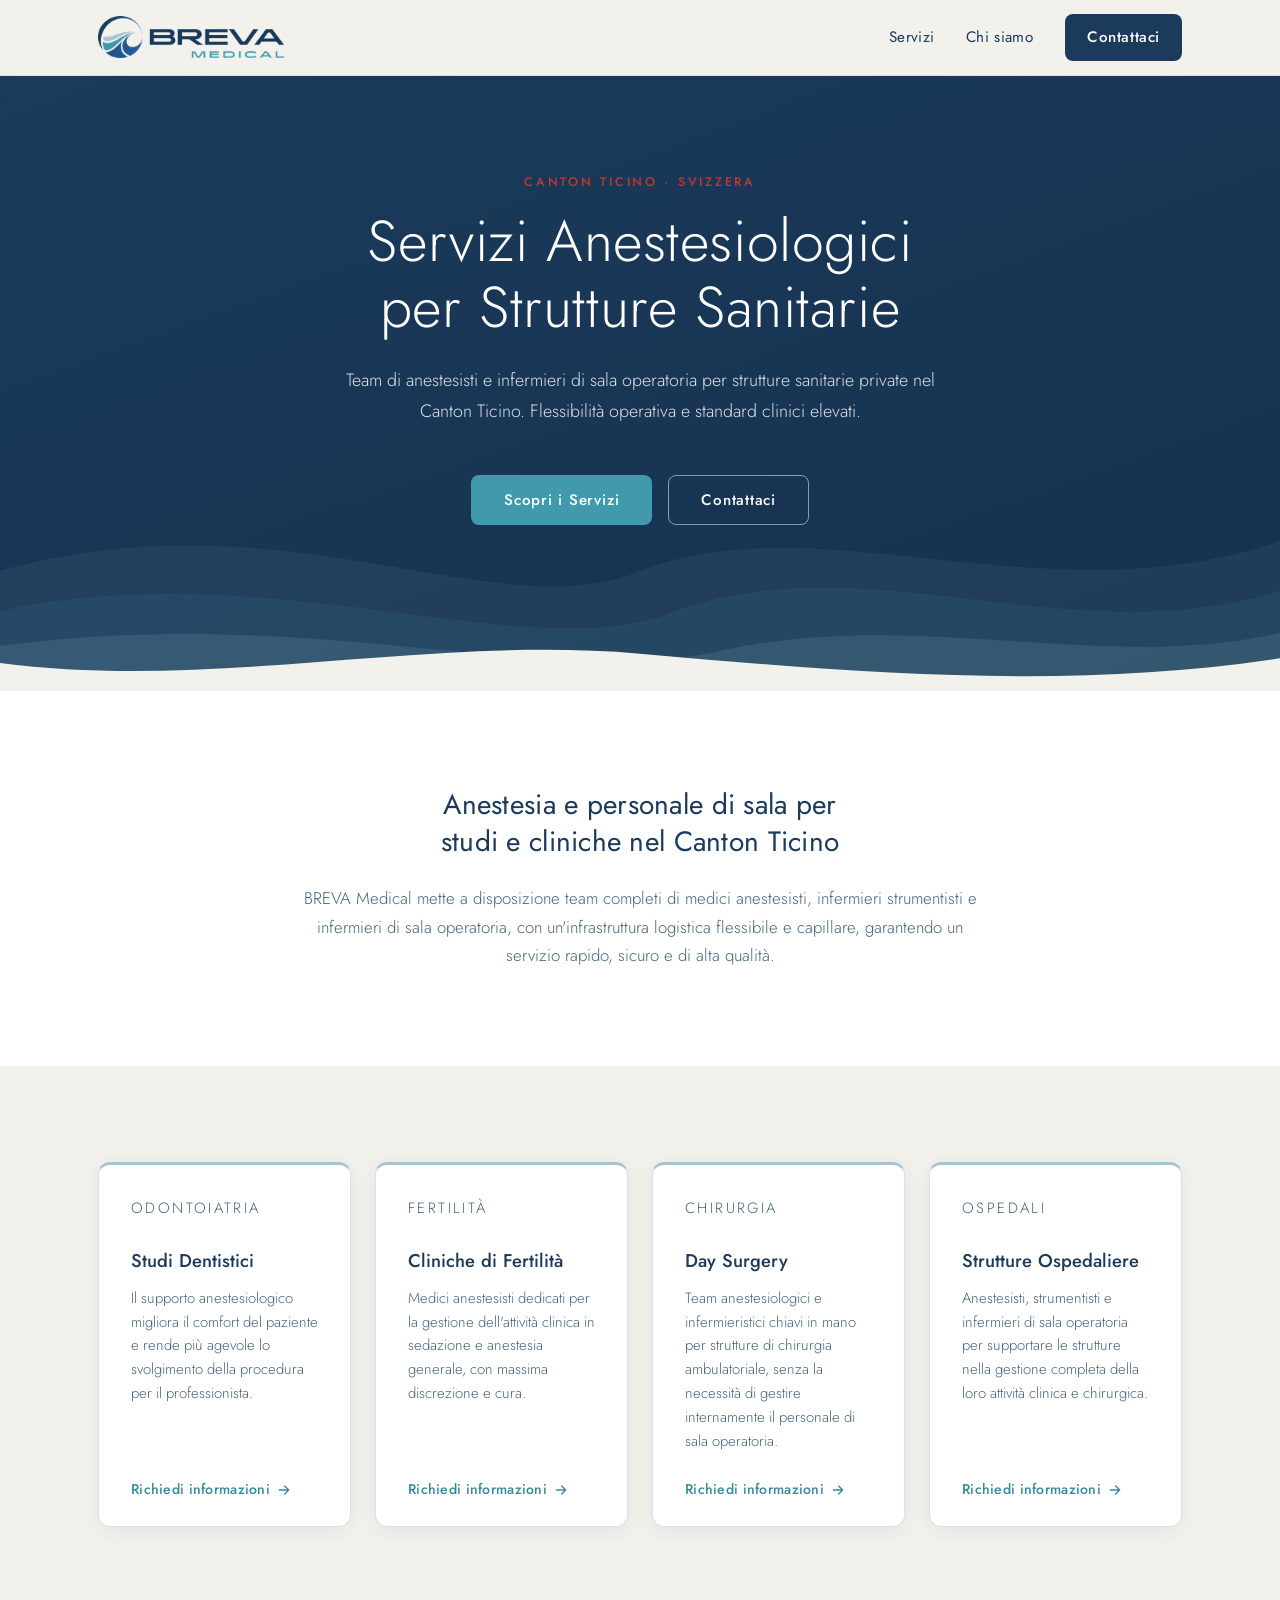
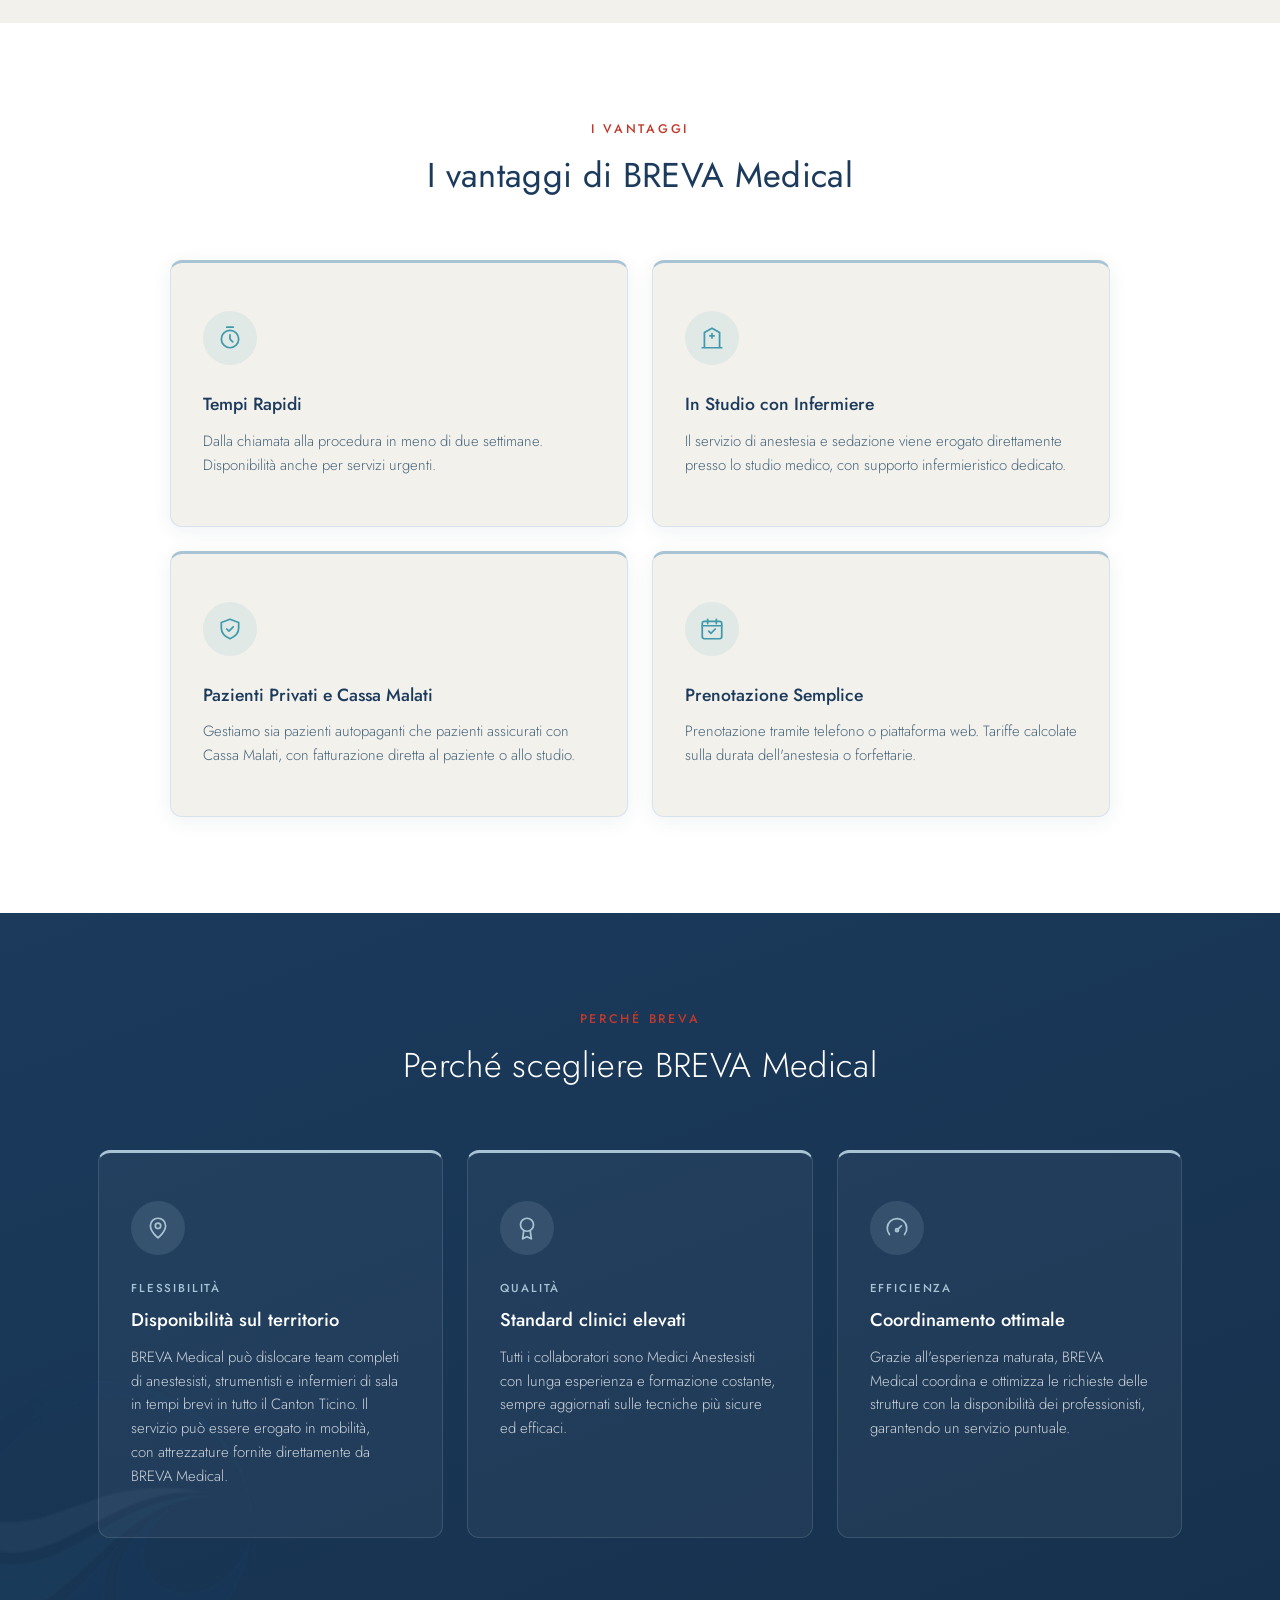
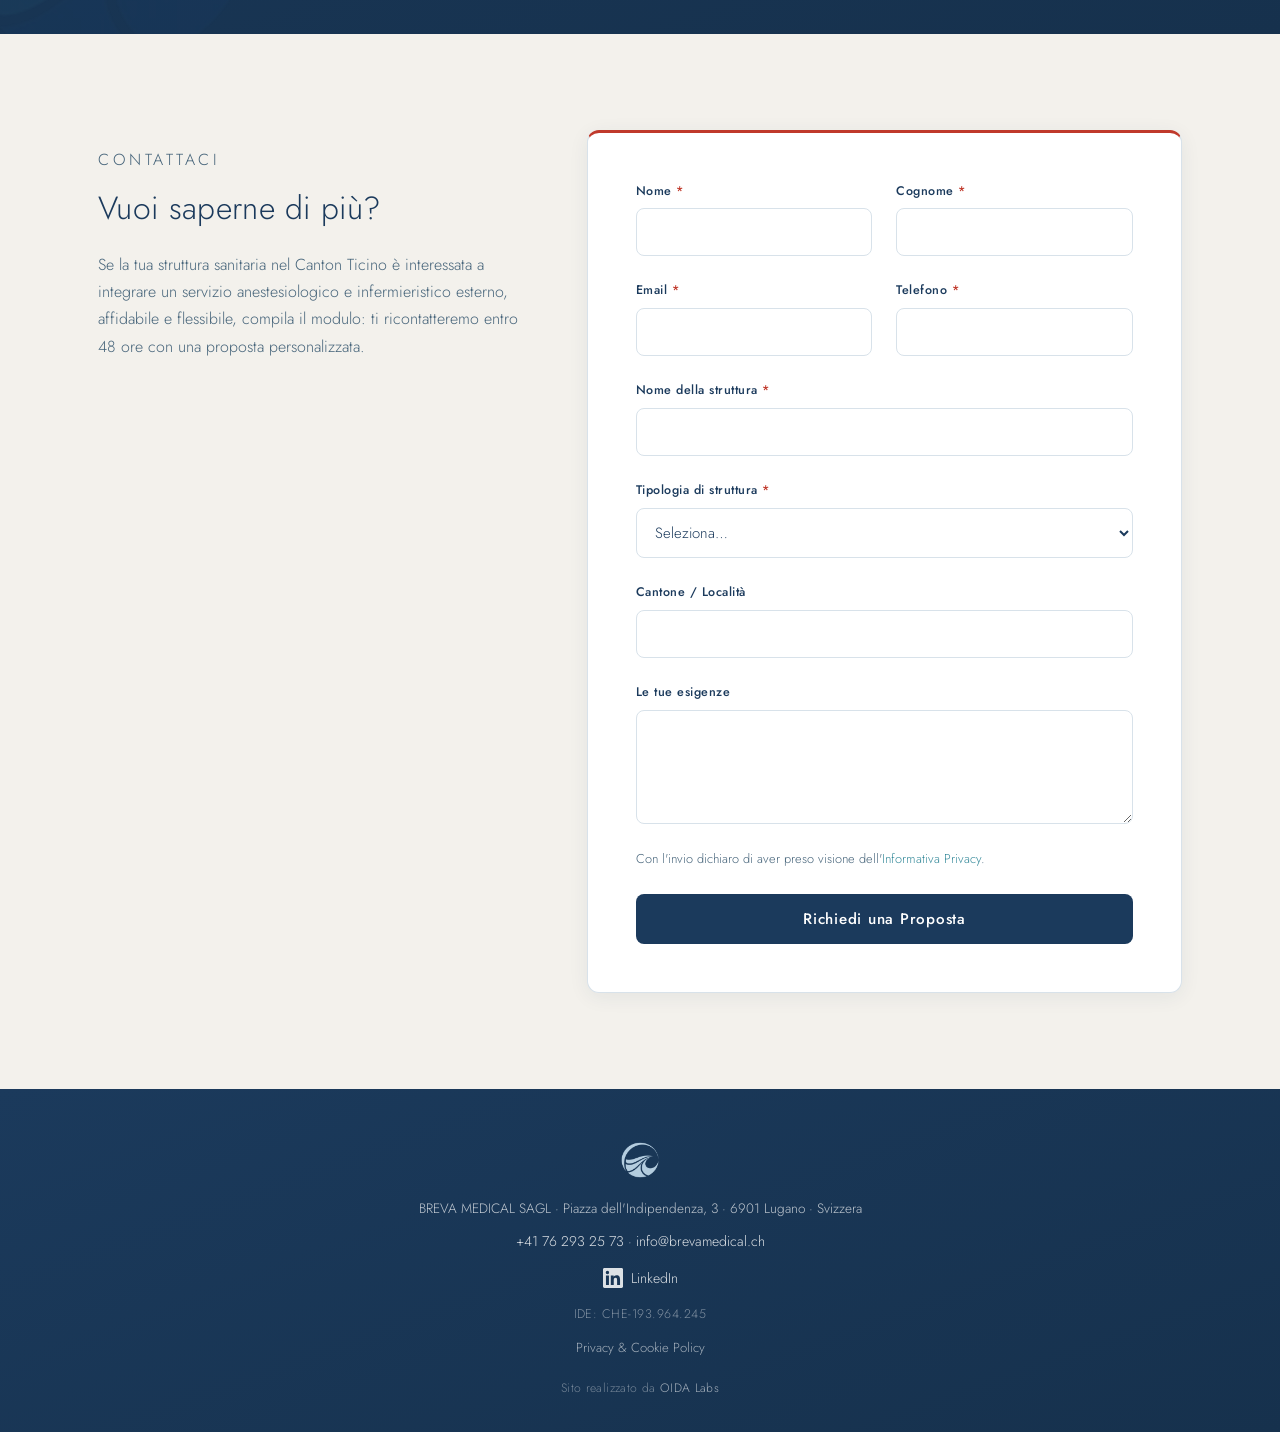
==== commit c7d91000: "Redesign v2.2: fix allineamenti, gerarchia, wrapping, sezione Perché - Rimosso il filetto rosso prim" ====
--- a/index.html
+++ b/index.html
@@ -220,8 +220,10 @@
   <!-- VANTAGGI -->
   <section class="vantaggi">
     <div class="container">
-      <p class="eyebrow center">I vantaggi</p>
-      <h2 class="section-title">I vantaggi di BREVA Medical</h2>
+      <div class="section-head">
+        <p class="eyebrow">I vantaggi</p>
+        <h2 class="section-title">I vantaggi di BREVA Medical</h2>
+      </div>
       <div class="grid-2x2">
 
         <div class="vantaggio-card">
@@ -263,7 +265,10 @@
   <!-- PERCHE SCEGLIERE BREVA -->
   <section class="perche" id="perche">
     <div class="container">
-      <h2>Perché scegliere BREVA Medical</h2>
+      <div class="section-head">
+        <p class="eyebrow on-dark">Perché BREVA</p>
+        <h2 class="perche-title">Perché scegliere BREVA Medical</h2>
+      </div>
       <div class="grid-3">
 
         <div class="feature">
--- a/style.css
+++ b/style.css
@@ -128,17 +128,17 @@
 
 /* ---- EYEBROW (Rosso Ticino, brand signature) ---- */
 .eyebrow {
-  display: inline-flex; align-items: center; gap: 10px;
-  font-size: 0.74rem; font-weight: 500; letter-spacing: 0.2em;
-  text-transform: uppercase; color: var(--rosso-ticino); margin-bottom: var(--s2);
-}
-.eyebrow::before { content: ''; width: 28px; height: 2px; background: var(--rosso-ticino); display: inline-block; }
-.eyebrow.center { justify-content: center; }
-.eyebrow.on-dark { color: var(--white); }
-.eyebrow.on-dark::before { background: var(--rosso-ticino); }
-
-/* ---- FILETTO ---- */
-.rule-acciaio { height: 1px; background: var(--border); border: 0; max-width: var(--maxw); margin: 0 auto; }
+  display: block;
+  font-size: 0.78rem; font-weight: 500; letter-spacing: 0.22em;
+  text-transform: uppercase; color: var(--rosso-ticino); margin: 0 0 var(--s2);
+}
+.eyebrow.on-dark { color: var(--rosso-ticino); }
+
+/* ---- SECTION HEAD (eyebrow + titolo allineati insieme) ---- */
+.section-head { text-align: center; max-width: 760px; margin: 0 auto var(--s6); }
+.section-head .eyebrow { margin-bottom: 14px; }
+.section-head .section-title,
+.section-head .perche-title { margin: 0; max-width: none; }
 
 /* ---- ICONE ---- */
 .icon-badge {
@@ -161,12 +161,11 @@
 .hero-waves { position: absolute; left: 0; right: 0; bottom: 0; width: 100%; height: 320px; pointer-events: none; z-index: 0; }
 .hero-waves svg { width: 100%; height: 100%; display: block; }
 .hero .container { position: relative; z-index: 1; }
-.hero .eyebrow { color: var(--white); justify-content: center; }
-.hero .eyebrow::before, .hero .eyebrow::after { background: var(--rosso-ticino); }
+.hero .eyebrow { color: var(--rosso-ticino); }
 .hero h1 {
-  font-size: clamp(2.3rem, 5.2vw, 3.5rem);
-  font-weight: 300; line-height: 1.16; letter-spacing: 0.02em;
-  margin: 0 auto var(--s3); max-width: 24ch;
+  font-size: clamp(2.4rem, 5.4vw, 3.6rem);
+  font-weight: 300; line-height: 1.14; letter-spacing: 0.01em;
+  margin: 0 auto var(--s3); max-width: 22ch;
 }
 .hero-sub {
   font-size: 1.12rem; font-weight: 300; color: rgba(255, 255, 255, 0.85);
@@ -194,18 +193,18 @@
 
 /* ---- TITOLI SEZIONE ---- */
 .section-title {
-  text-align: center; font-size: 2rem; font-weight: 400; color: var(--prussiano);
-  letter-spacing: 0.03em; margin: 0 auto var(--s5); line-height: 1.25; max-width: 22ch;
+  font-size: 2.15rem; font-weight: 400; color: var(--prussiano);
+  letter-spacing: 0.01em; line-height: 1.2;
 }
 
 /* ---- INTRO ---- */
 .intro { background: var(--white); padding: var(--s7) 0; text-align: center; }
-.intro-inner { max-width: 760px; margin: 0 auto; }
+.intro-inner { max-width: 740px; margin: 0 auto; }
 .intro h2 {
-  font-size: 1.7rem; font-weight: 400; color: var(--prussiano);
-  margin: 0 auto var(--s3); line-height: 1.3; letter-spacing: 0.02em; max-width: 24ch;
-}
-.intro p { color: var(--text-muted); font-size: 1.05rem; font-weight: 300; }
+  font-size: 1.75rem; font-weight: 400; color: var(--prussiano);
+  margin: 0 auto var(--s3); line-height: 1.3; letter-spacing: 0.01em;
+}
+.intro p { color: var(--text-muted); font-size: 1.05rem; font-weight: 300; line-height: 1.7; }
 
 /* ---- SERVIZI ---- */
 .servizi { padding: var(--s7) 0; background: var(--bianco-lago); }
@@ -255,20 +254,30 @@
   background: url('logo-pittogramma.webp') no-repeat center / contain; opacity: 0.06; pointer-events: none;
 }
 .perche .container { position: relative; z-index: 1; }
-.perche h2 { text-align: center; font-size: 2rem; font-weight: 300; letter-spacing: 0.03em; margin: 0 auto var(--s6); max-width: 22ch; }
-.grid-3 { display: grid; grid-template-columns: repeat(auto-fit, minmax(260px, 1fr)); gap: var(--s5); }
+.perche-title { font-size: 2.15rem; font-weight: 300; letter-spacing: 0.01em; line-height: 1.2; color: var(--white); }
+.grid-3 { display: grid; grid-template-columns: repeat(auto-fit, minmax(280px, 1fr)); gap: var(--s3); }
+.feature {
+  background: rgba(255, 255, 255, 0.045);
+  border: 1px solid rgba(255, 255, 255, 0.12);
+  border-top: 3px solid var(--acciaio);
+  border-radius: var(--radius);
+  padding: var(--s5) var(--s4);
+  transition: transform var(--transition), background var(--transition), border-top-color var(--transition);
+}
+.feature:hover { transform: translateY(-4px); background: rgba(255, 255, 255, 0.07); border-top-color: var(--azzurro-lago); }
 .feature .feature-kicker {
   font-size: 0.72rem; font-weight: 500; letter-spacing: 0.16em; text-transform: uppercase;
   color: var(--acciaio); margin-bottom: 6px;
 }
-.feature h3 { font-size: 1.1rem; font-weight: 500; margin-bottom: 10px; color: var(--white); }
-.feature p { color: rgba(255, 255, 255, 0.80); font-size: 0.93rem; font-weight: 300; line-height: 1.6; }
+.feature h3 { font-size: 1.15rem; font-weight: 500; margin-bottom: 10px; color: var(--white); }
+.feature p { color: rgba(255, 255, 255, 0.78); font-size: 0.93rem; font-weight: 300; line-height: 1.6; }
 
 /* ---- CONTATTACI ---- */
 .contattaci { padding: var(--s7) 0; background: var(--bianco-lago); }
-.contattaci-inner { display: grid; grid-template-columns: 1fr 1.6fr; gap: var(--s6); align-items: start; }
-.contattaci-text h2 { font-size: 1.8rem; font-weight: 300; color: var(--prussiano); margin-bottom: var(--s2); letter-spacing: 0.02em; max-width: 14ch; }
-.contattaci-text p { color: var(--text-muted); font-size: 0.98rem; font-weight: 300; }
+.contattaci-inner { display: grid; grid-template-columns: 1fr 1.4fr; gap: var(--s6); align-items: start; }
+.contattaci-text { padding-top: var(--s2); }
+.contattaci-text h2 { font-size: 2rem; font-weight: 300; color: var(--prussiano); margin-bottom: var(--s3); letter-spacing: 0.01em; line-height: 1.2; }
+.contattaci-text p { color: var(--text-muted); font-size: 1rem; font-weight: 300; line-height: 1.7; }
 
 .contattaci-form {
   background: var(--white); border: 1px solid var(--border); border-radius: var(--radius);
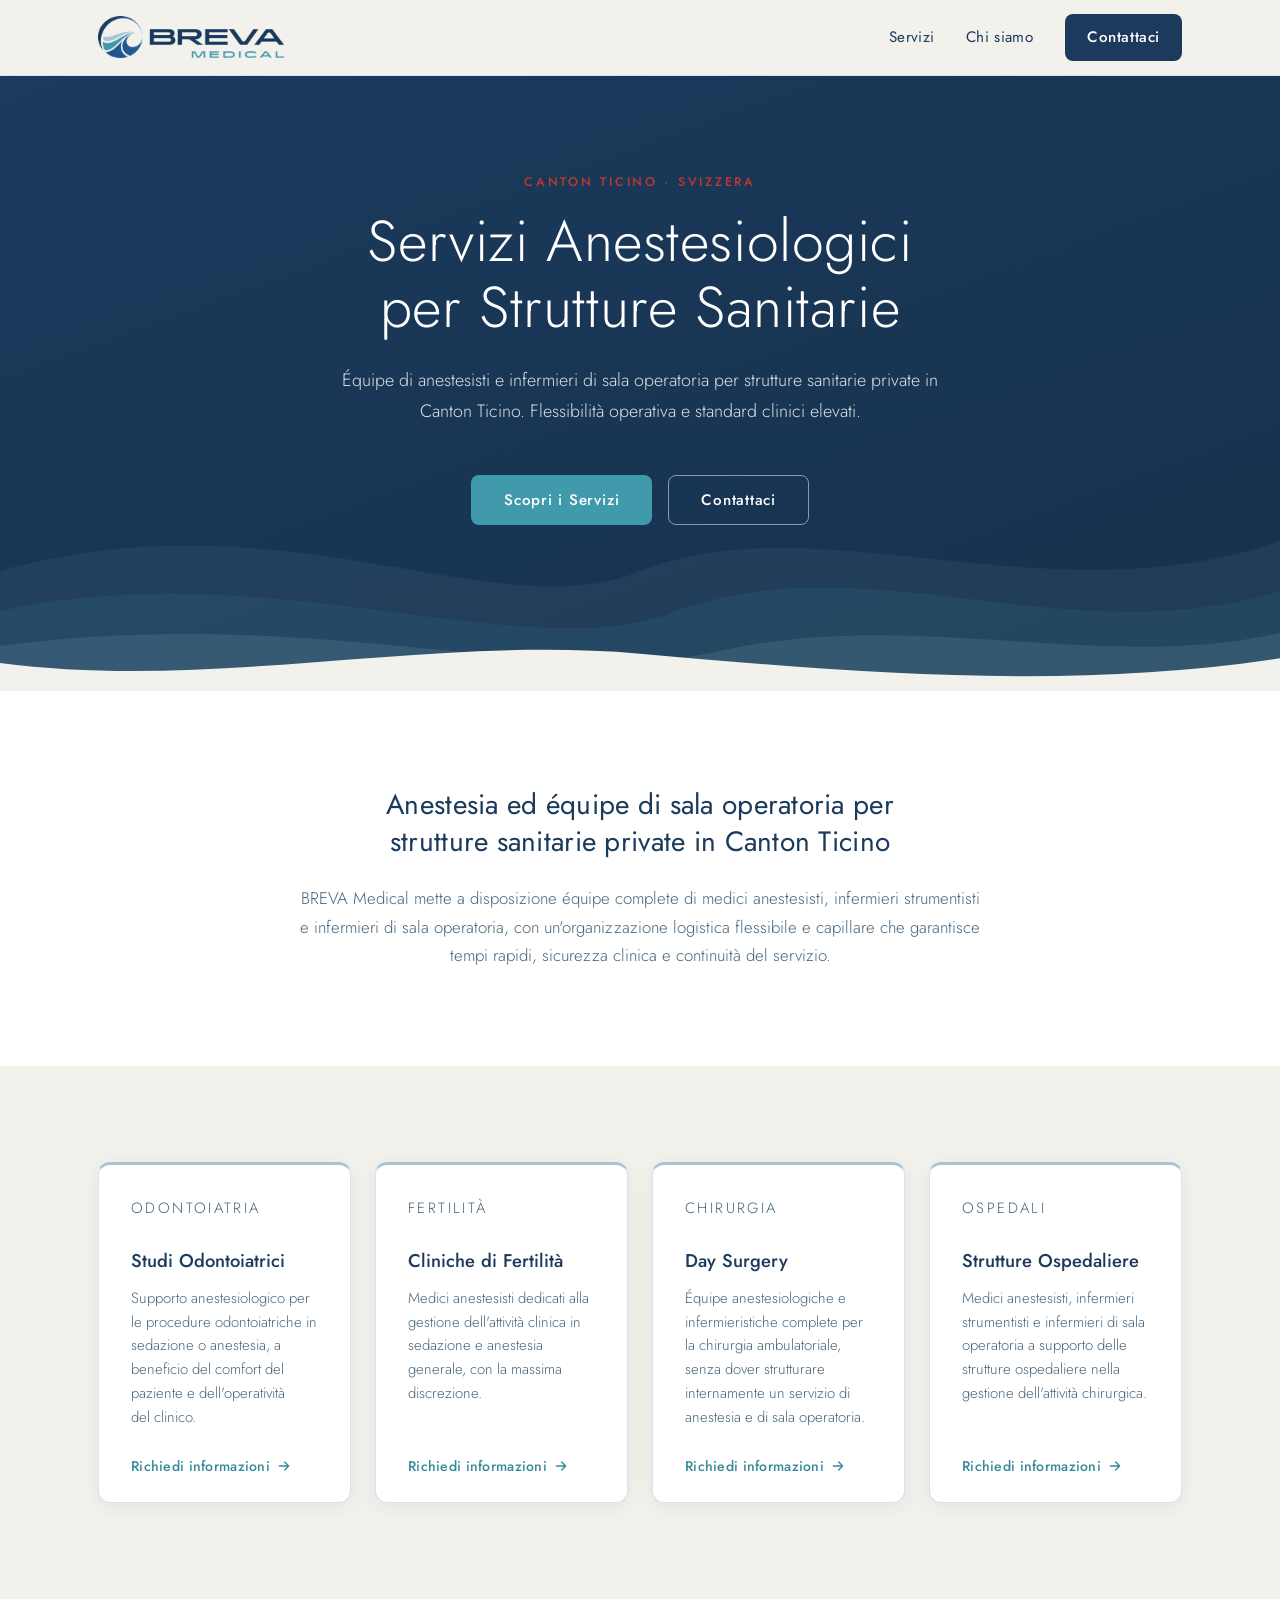
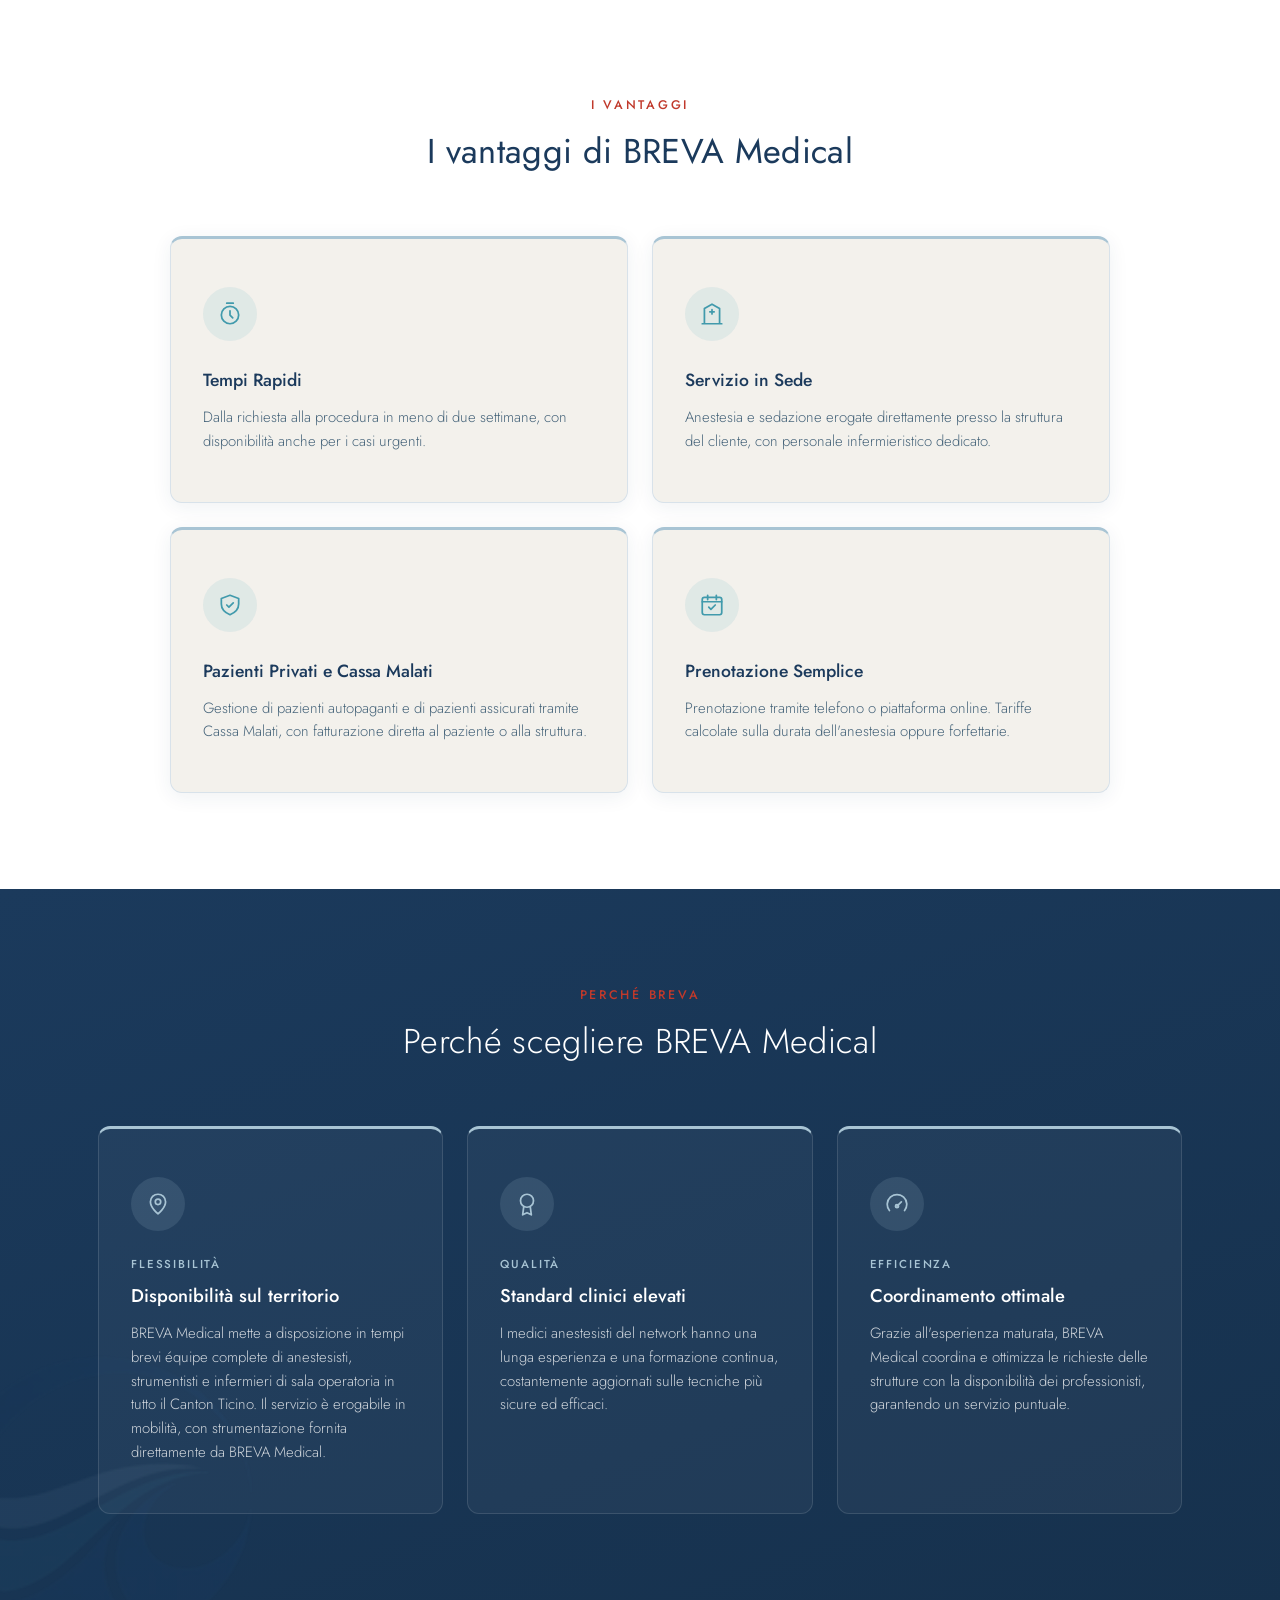
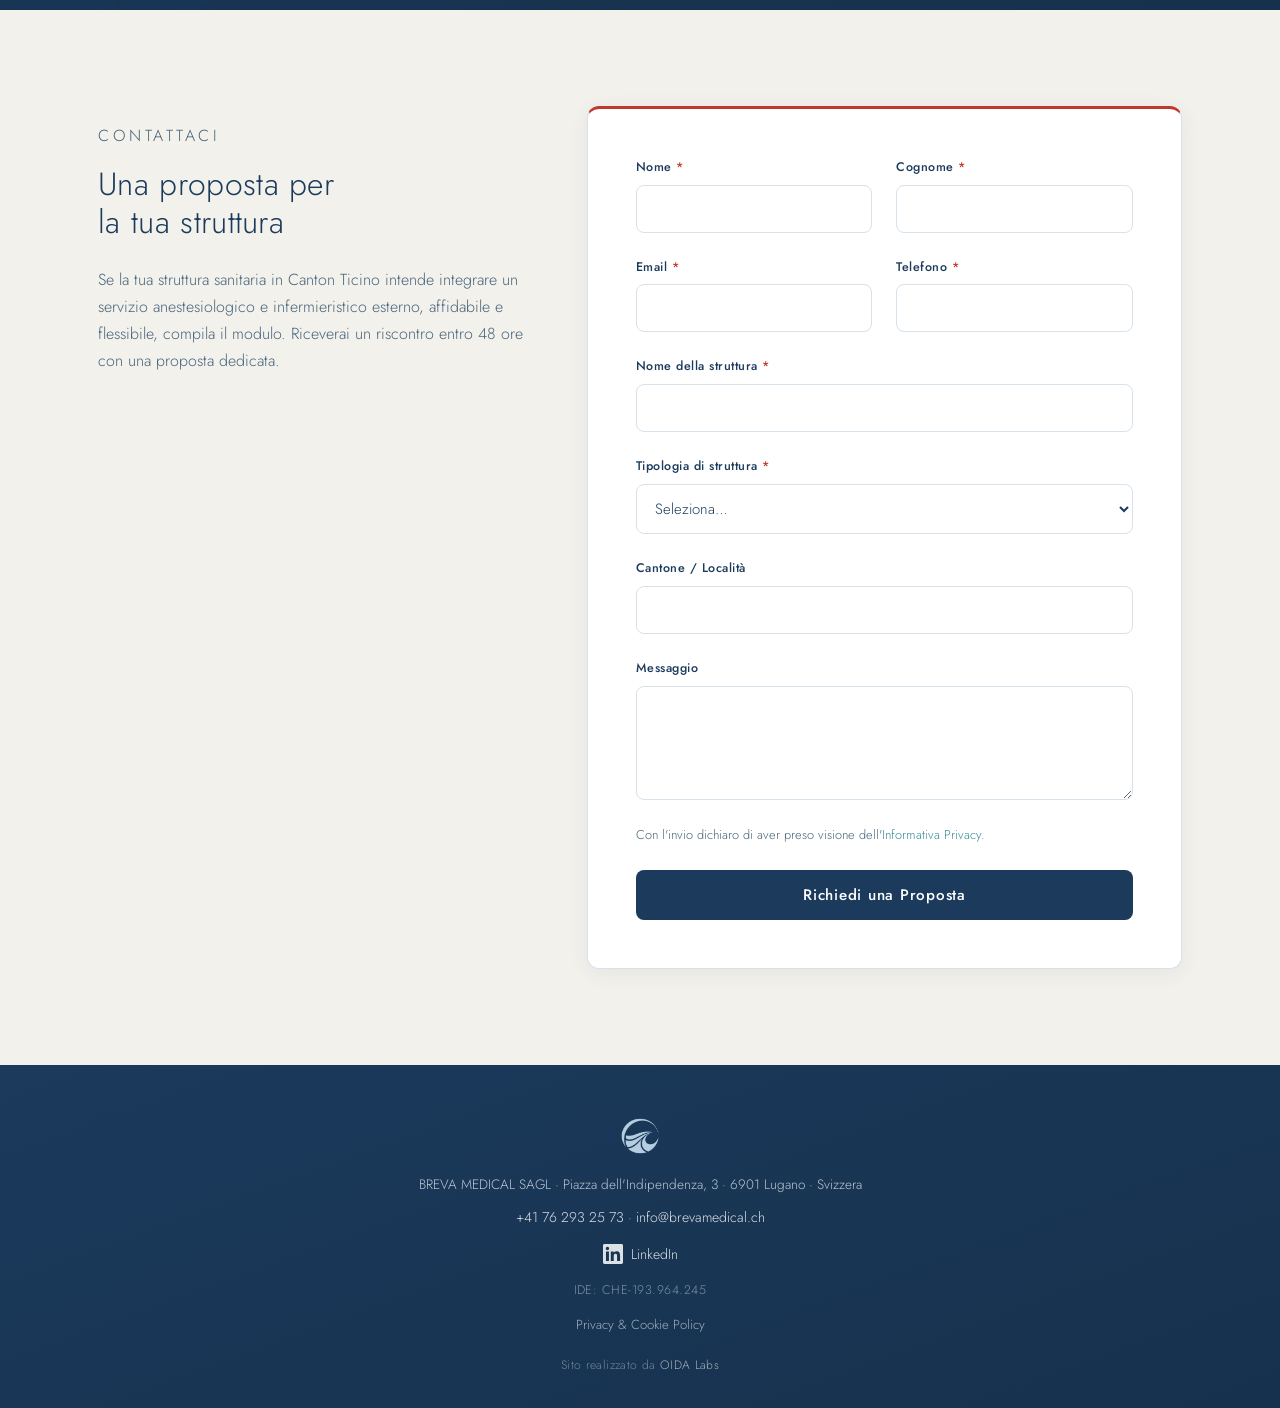
==== commit 9694fcf9: "Revisione wording: registro clinico-istituzionale preciso - "in Canton Ticino" (non "nel") - Lessico" ====
--- a/index.html
+++ b/index.html
@@ -11,7 +11,7 @@
   <meta charset="UTF-8" />
   <meta name="viewport" content="width=device-width, initial-scale=1.0"/>
   <title>BREVA Medical – Servizi Anestesiologici per Cliniche | Canton Ticino</title>
-  <meta name="description" content="Team di anestesisti, infermieri strumentisti e infermieri di sala operatoria per strutture sanitarie private nel Canton Ticino, Svizzera. Flessibilità operativa e standard clinici elevati.">
+  <meta name="description" content="Équipe di anestesisti, infermieri strumentisti e infermieri di sala operatoria per strutture sanitarie private in Canton Ticino, Svizzera. Flessibilità operativa e standard clinici elevati.">
   <meta name="theme-color" content="#1B3A5C" />
   <link rel="icon" href="favicon.png" type="image/png" />
 
@@ -20,7 +20,7 @@
 
   <!-- Open Graph -->
   <meta property="og:title" content="BREVA Medical – Servizi Anestesiologici" />
-  <meta property="og:description" content="Team di anestesisti e infermieri di sala operatoria per strutture sanitarie private nel Canton Ticino, Svizzera." />
+  <meta property="og:description" content="Équipe di anestesisti e infermieri di sala operatoria per strutture sanitarie private in Canton Ticino, Svizzera." />
   <meta property="og:type" content="website" />
   <meta property="og:url" content="https://brevamedical.ch/" />
   <meta property="og:locale" content="it_CH" />
@@ -34,7 +34,7 @@
   <!-- Twitter Card -->
   <meta name="twitter:card" content="summary_large_image" />
   <meta name="twitter:title" content="BREVA Medical – Servizi Anestesiologici" />
-  <meta name="twitter:description" content="Team di anestesisti e infermieri di sala operatoria per strutture sanitarie private nel Canton Ticino." />
+  <meta name="twitter:description" content="Équipe di anestesisti e infermieri di sala operatoria per strutture sanitarie private in Canton Ticino." />
   <meta name="twitter:image" content="https://brevamedical.ch/og-image.png" />
 
   <link rel="stylesheet" href="style.css" />
@@ -50,7 +50,7 @@
     "url": "https://brevamedical.ch",
     "logo": "https://brevamedical.ch/logo-breva.png",
     "image": "https://brevamedical.ch/og-image.png",
-    "description": "Team completi di medici anestesisti, infermieri strumentisti e infermieri di sala operatoria per strutture sanitarie private nel Canton Ticino, Svizzera.",
+    "description": "Équipe complete di medici anestesisti, infermieri strumentisti e infermieri di sala operatoria per strutture sanitarie private in Canton Ticino, Svizzera.",
     "address": {
       "@type": "PostalAddress",
       "streetAddress": "Piazza dell'Indipendenza, 3",
@@ -87,7 +87,7 @@
     ],
     "medicalSpecialty": "Anesthesia",
     "availableService": [
-      { "@type": "MedicalProcedure", "name": "Anestesia e sedazione per studi dentistici" },
+      { "@type": "MedicalProcedure", "name": "Anestesia e sedazione per studi odontoiatrici" },
       { "@type": "MedicalProcedure", "name": "Anestesia per cliniche di fertilità" },
       { "@type": "MedicalProcedure", "name": "Team anestesiologico e infermieristico per day surgery" },
       { "@type": "MedicalProcedure", "name": "Supporto anestesiologico e di sala operatoria per strutture ospedaliere" },
@@ -151,7 +151,7 @@
     <div class="container">
       <p class="eyebrow center">Canton Ticino · Svizzera</p>
       <h1>Servizi Anestesiologici per Strutture Sanitarie</h1>
-      <p class="hero-sub">Team di anestesisti e infermieri di sala operatoria per strutture sanitarie private nel Canton Ticino. Flessibilità operativa e standard clinici elevati.</p>
+      <p class="hero-sub">Équipe di anestesisti e infermieri di sala operatoria per strutture sanitarie private in Canton Ticino. Flessibilità operativa e standard clinici elevati.</p>
       <div class="hero-buttons">
         <a href="#servizi" class="btn-primary">Scopri i Servizi</a>
         <a href="#contattaci" class="btn-outline">Contattaci</a>
@@ -167,8 +167,8 @@
   <!-- INTRO -->
   <section class="intro" id="servizi">
     <div class="container intro-inner">
-      <h2>Anestesia e personale di sala per studi e cliniche nel Canton Ticino</h2>
-      <p>BREVA Medical mette a disposizione team completi di medici anestesisti, infermieri strumentisti e infermieri di sala operatoria, con un'infrastruttura logistica flessibile e capillare, garantendo un servizio rapido, sicuro e di alta qualità.</p>
+      <h2>Anestesia ed équipe di sala operatoria per strutture sanitarie private in Canton Ticino</h2>
+      <p>BREVA Medical mette a disposizione équipe complete di medici anestesisti, infermieri strumentisti e infermieri di sala operatoria, con un'organizzazione logistica flessibile e capillare che garantisce tempi rapidi, sicurezza clinica e continuità del servizio.</p>
     </div>
   </section>
 
@@ -179,8 +179,8 @@
 
         <div class="card">
           <p class="card-label">Odontoiatria</p>
-          <h3>Studi Dentistici</h3>
-          <p>Il supporto anestesiologico migliora il comfort del paziente e rende più agevole lo svolgimento della procedura per il professionista.</p>
+          <h3>Studi Odontoiatrici</h3>
+          <p>Supporto anestesiologico per le procedure odontoiatriche in sedazione o anestesia, a beneficio del comfort del paziente e dell'operatività del clinico.</p>
           <a href="#contattaci" class="card-link">Richiedi informazioni
             <svg viewBox="0 0 24 24" aria-hidden="true"><path d="M5 12h14M13 6l6 6-6 6"/></svg>
           </a>
@@ -189,7 +189,7 @@
         <div class="card">
           <p class="card-label">Fertilità</p>
           <h3>Cliniche di Fertilità</h3>
-          <p>Medici anestesisti dedicati per la gestione dell'attività clinica in sedazione e anestesia generale, con massima discrezione e cura.</p>
+          <p>Medici anestesisti dedicati alla gestione dell'attività clinica in sedazione e anestesia generale, con la massima discrezione.</p>
           <a href="#contattaci" class="card-link">Richiedi informazioni
             <svg viewBox="0 0 24 24" aria-hidden="true"><path d="M5 12h14M13 6l6 6-6 6"/></svg>
           </a>
@@ -198,7 +198,7 @@
         <div class="card">
           <p class="card-label">Chirurgia</p>
           <h3>Day Surgery</h3>
-          <p>Team anestesiologici e infermieristici chiavi in mano per strutture di chirurgia ambulatoriale, senza la necessità di gestire internamente il personale di sala operatoria.</p>
+          <p>Équipe anestesiologiche e infermieristiche complete per la chirurgia ambulatoriale, senza dover strutturare internamente un servizio di anestesia e di sala operatoria.</p>
           <a href="#contattaci" class="card-link">Richiedi informazioni
             <svg viewBox="0 0 24 24" aria-hidden="true"><path d="M5 12h14M13 6l6 6-6 6"/></svg>
           </a>
@@ -207,7 +207,7 @@
         <div class="card">
           <p class="card-label">Ospedali</p>
           <h3>Strutture Ospedaliere</h3>
-          <p>Anestesisti, strumentisti e infermieri di sala operatoria per supportare le strutture nella gestione completa della loro attività clinica e chirurgica.</p>
+          <p>Medici anestesisti, infermieri strumentisti e infermieri di sala operatoria a supporto delle strutture ospedaliere nella gestione dell'attività chirurgica.</p>
           <a href="#contattaci" class="card-link">Richiedi informazioni
             <svg viewBox="0 0 24 24" aria-hidden="true"><path d="M5 12h14M13 6l6 6-6 6"/></svg>
           </a>
@@ -231,15 +231,15 @@
             <svg viewBox="0 0 24 24" aria-hidden="true"><circle cx="12" cy="13" r="8"/><path d="M12 9v4l2.5 2.5M9 2h6"/></svg>
           </span>
           <h3>Tempi Rapidi</h3>
-          <p>Dalla chiamata alla procedura in meno di due settimane. Disponibilità anche per servizi urgenti.</p>
+          <p>Dalla richiesta alla procedura in meno di due settimane, con disponibilità anche per i casi urgenti.</p>
         </div>
 
         <div class="vantaggio-card">
           <span class="icon-badge">
             <svg viewBox="0 0 24 24" aria-hidden="true"><path d="M3 21h18M5 21V7l7-4 7 4v14"/><path d="M12 8v4M10 10h4"/></svg>
           </span>
-          <h3>In Studio con Infermiere</h3>
-          <p>Il servizio di anestesia e sedazione viene erogato direttamente presso lo studio medico, con supporto infermieristico dedicato.</p>
+          <h3>Servizio in Sede</h3>
+          <p>Anestesia e sedazione erogate direttamente presso la struttura del cliente, con personale infermieristico dedicato.</p>
         </div>
 
         <div class="vantaggio-card">
@@ -247,7 +247,7 @@
             <svg viewBox="0 0 24 24" aria-hidden="true"><path d="M12 3l8 3v5c0 5-3.5 8-8 10-4.5-2-8-5-8-10V6z"/><path d="M9 12l2 2 4-4"/></svg>
           </span>
           <h3>Pazienti Privati e Cassa Malati</h3>
-          <p>Gestiamo sia pazienti autopaganti che pazienti assicurati con Cassa Malati, con fatturazione diretta al paziente o allo studio.</p>
+          <p>Gestione di pazienti autopaganti e di pazienti assicurati tramite Cassa Malati, con fatturazione diretta al paziente o alla struttura.</p>
         </div>
 
         <div class="vantaggio-card">
@@ -255,7 +255,7 @@
             <svg viewBox="0 0 24 24" aria-hidden="true"><rect x="3" y="5" width="18" height="16" rx="2"/><path d="M3 9h18M8 3v4M16 3v4M9 14l2 2 4-4"/></svg>
           </span>
           <h3>Prenotazione Semplice</h3>
-          <p>Prenotazione tramite telefono o piattaforma web. Tariffe calcolate sulla durata dell'anestesia o forfettarie.</p>
+          <p>Prenotazione tramite telefono o piattaforma online. Tariffe calcolate sulla durata dell'anestesia oppure forfettarie.</p>
         </div>
 
       </div>
@@ -277,7 +277,7 @@
           </span>
           <p class="feature-kicker">Flessibilità</p>
           <h3>Disponibilità sul territorio</h3>
-          <p>BREVA Medical può dislocare team completi di anestesisti, strumentisti e infermieri di sala in tempi brevi in tutto il Canton Ticino. Il servizio può essere erogato in mobilità, con attrezzature fornite direttamente da BREVA Medical.</p>
+          <p>BREVA Medical mette a disposizione in tempi brevi équipe complete di anestesisti, strumentisti e infermieri di sala operatoria in tutto il Canton Ticino. Il servizio è erogabile in mobilità, con strumentazione fornita direttamente da BREVA Medical.</p>
         </div>
 
         <div class="feature">
@@ -286,7 +286,7 @@
           </span>
           <p class="feature-kicker">Qualità</p>
           <h3>Standard clinici elevati</h3>
-          <p>Tutti i collaboratori sono Medici Anestesisti con lunga esperienza e formazione costante, sempre aggiornati sulle tecniche più sicure ed efficaci.</p>
+          <p>I medici anestesisti del network hanno una lunga esperienza e una formazione continua, costantemente aggiornati sulle tecniche più sicure ed efficaci.</p>
         </div>
 
         <div class="feature">
@@ -308,8 +308,8 @@
       <div class="contattaci-inner">
         <div class="contattaci-text">
           <p class="eyebrow">Contattaci</p>
-          <h2>Vuoi saperne di più?</h2>
-          <p>Se la tua struttura sanitaria nel Canton Ticino è interessata a integrare un servizio anestesiologico e infermieristico esterno, affidabile e flessibile, compila il modulo: ti ricontatteremo entro 48 ore con una proposta personalizzata.</p>
+          <h2>Una proposta per la tua struttura</h2>
+          <p>Se la tua struttura sanitaria in Canton Ticino intende integrare un servizio anestesiologico e infermieristico esterno, affidabile e flessibile, compila il modulo. Riceverai un riscontro entro 48 ore con una proposta dedicata.</p>
         </div>
         <div class="contattaci-form">
           <form action="https://formsubmit.co/info@brevamedical.ch" method="POST">
@@ -345,7 +345,7 @@
               <label for="tipologia">Tipologia di struttura <span class="req">*</span></label>
               <select id="tipologia" name="tipologia" required>
                 <option value="" disabled selected>Seleziona…</option>
-                <option>Studio Dentistico</option>
+                <option>Studio Odontoiatrico</option>
                 <option>Clinica di Fertilità</option>
                 <option>Day Surgery / Chirurgia Ambulatoriale</option>
                 <option>Struttura Ospedaliera</option>
@@ -357,7 +357,7 @@
               <input id="localita" type="text" name="localita" autocomplete="address-level1" />
             </div>
             <div class="field">
-              <label for="messaggio">Le tue esigenze</label>
+              <label for="messaggio">Messaggio</label>
               <textarea id="messaggio" name="messaggio" rows="4"></textarea>
             </div>
             <p class="privacy-note">Con l'invio dichiaro di aver preso visione dell'<a href="privacy.html" target="_blank" rel="noopener">Informativa Privacy</a>.</p>
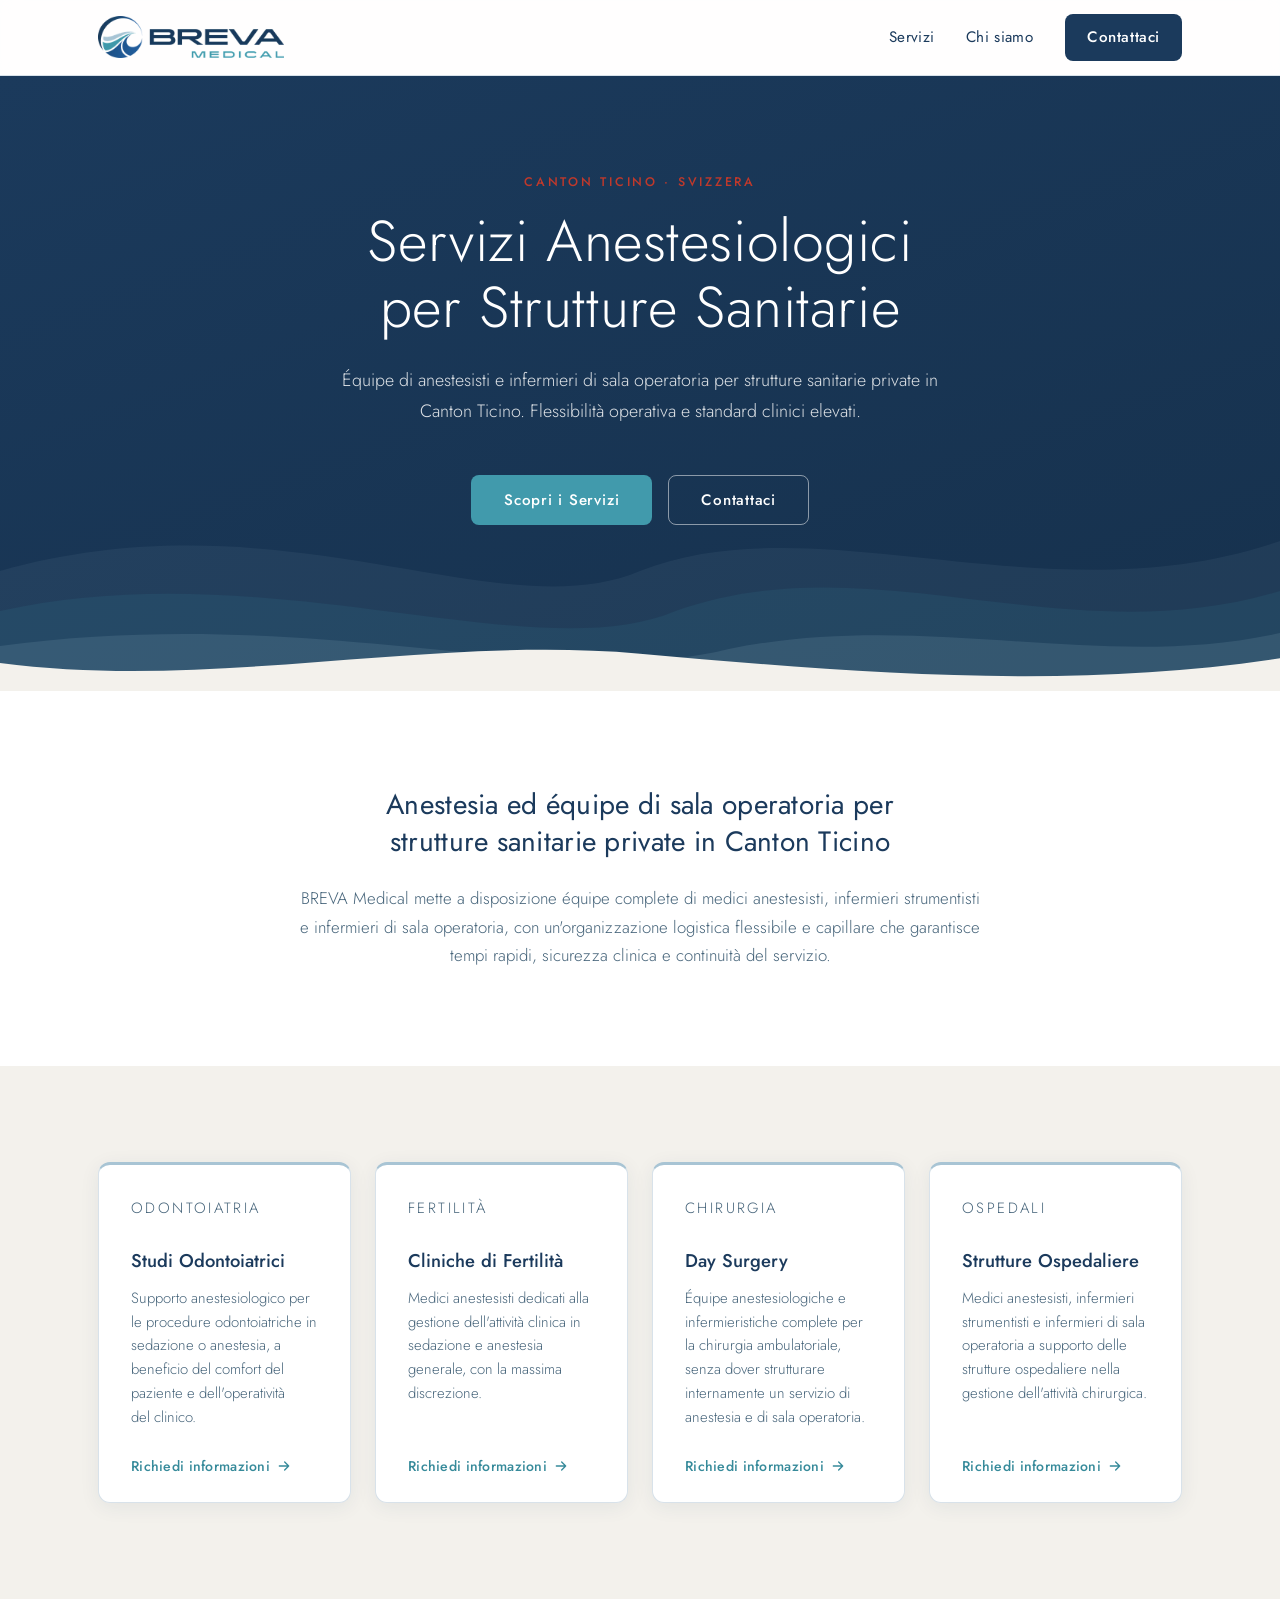
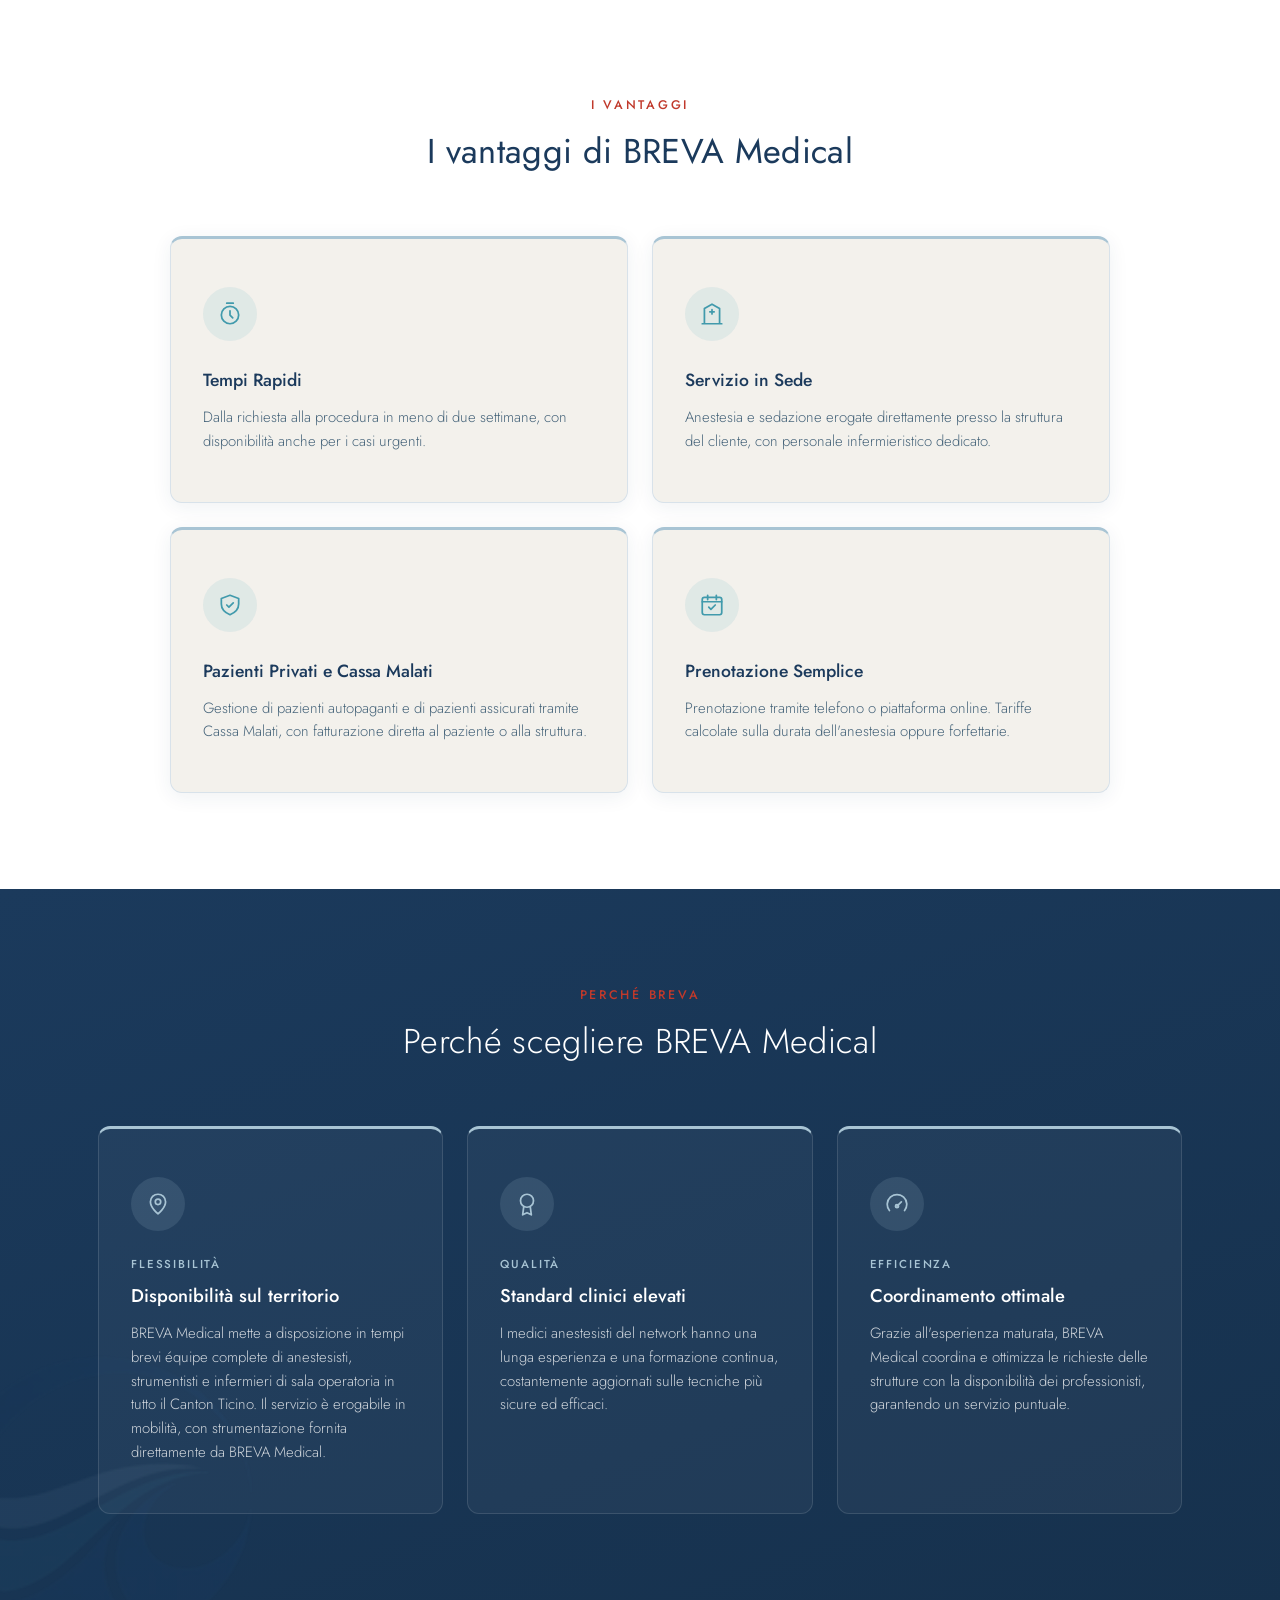
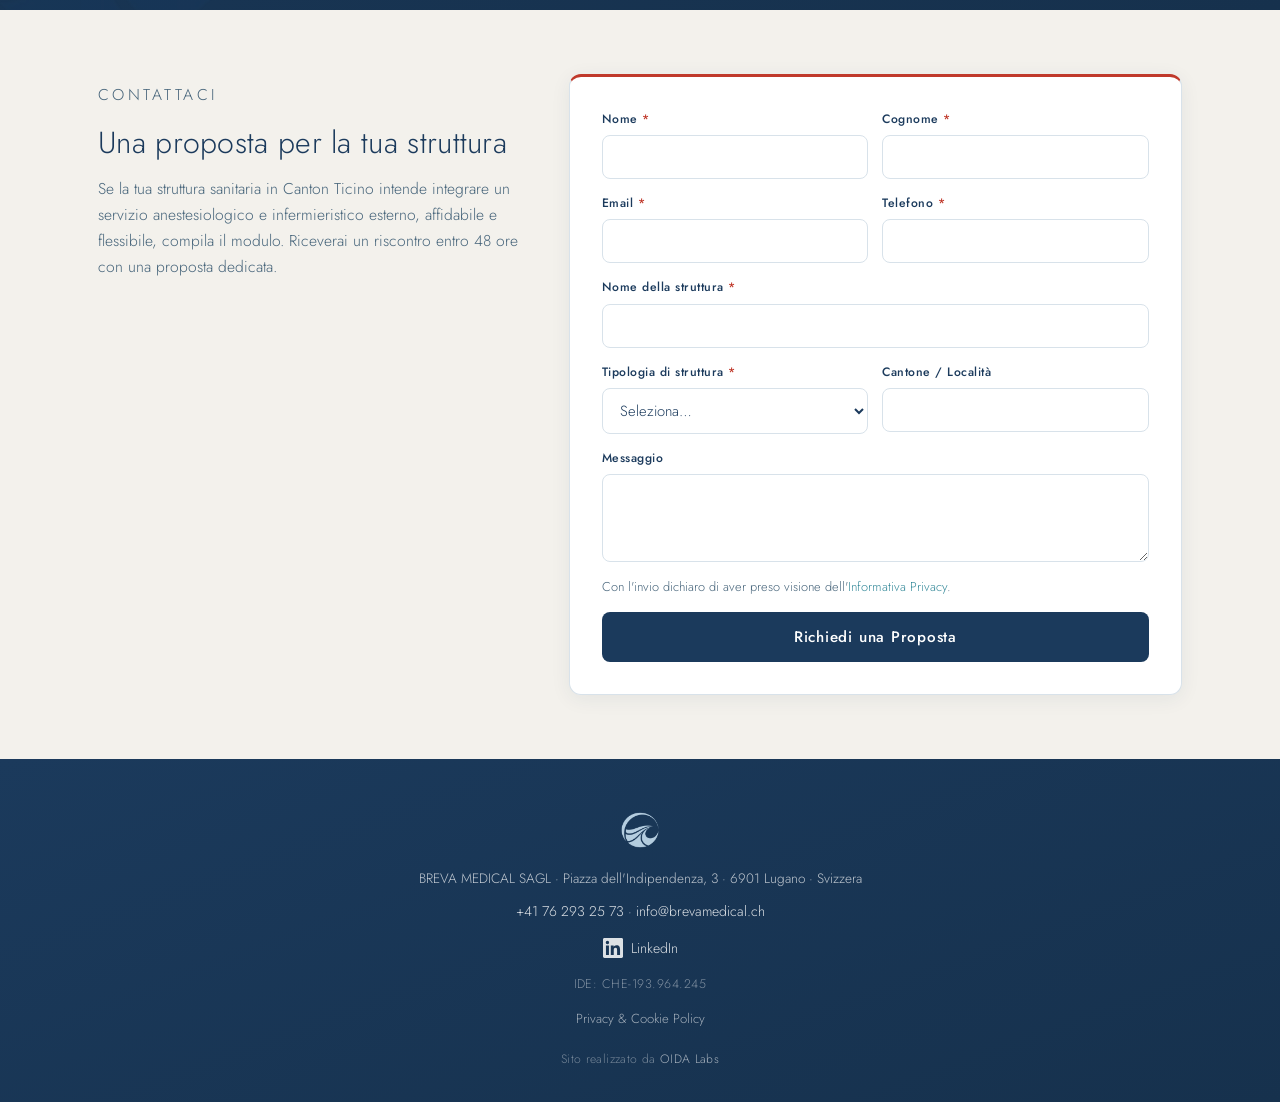
==== commit 86769209: "Form contatti compatto + ottimizzazioni mobile - Form: accorpata riga tipologia+località, label/spaz" ====
--- a/index.html
+++ b/index.html
@@ -341,24 +341,26 @@
               <label for="struttura">Nome della struttura <span class="req">*</span></label>
               <input id="struttura" type="text" name="struttura" autocomplete="organization" required />
             </div>
-            <div class="field">
-              <label for="tipologia">Tipologia di struttura <span class="req">*</span></label>
-              <select id="tipologia" name="tipologia" required>
-                <option value="" disabled selected>Seleziona…</option>
-                <option>Studio Odontoiatrico</option>
-                <option>Clinica di Fertilità</option>
-                <option>Day Surgery / Chirurgia Ambulatoriale</option>
-                <option>Struttura Ospedaliera</option>
-                <option>Altro</option>
-              </select>
-            </div>
-            <div class="field">
-              <label for="localita">Cantone / Località</label>
-              <input id="localita" type="text" name="localita" autocomplete="address-level1" />
+            <div class="form-row">
+              <div class="field">
+                <label for="tipologia">Tipologia di struttura <span class="req">*</span></label>
+                <select id="tipologia" name="tipologia" required>
+                  <option value="" disabled selected>Seleziona…</option>
+                  <option>Studio Odontoiatrico</option>
+                  <option>Clinica di Fertilità</option>
+                  <option>Day Surgery / Chirurgia Ambulatoriale</option>
+                  <option>Struttura Ospedaliera</option>
+                  <option>Altro</option>
+                </select>
+              </div>
+              <div class="field">
+                <label for="localita">Cantone / Località</label>
+                <input id="localita" type="text" name="localita" autocomplete="address-level1" />
+              </div>
             </div>
             <div class="field">
               <label for="messaggio">Messaggio</label>
-              <textarea id="messaggio" name="messaggio" rows="4"></textarea>
+              <textarea id="messaggio" name="messaggio" rows="3"></textarea>
             </div>
             <p class="privacy-note">Con l'invio dichiaro di aver preso visione dell'<a href="privacy.html" target="_blank" rel="noopener">Informativa Privacy</a>.</p>
             <button type="submit" class="btn-submit">Richiedi una Proposta</button>
--- a/style.css
+++ b/style.css
@@ -103,7 +103,7 @@
 /* ---- HEADER ---- */
 header {
   position: sticky; top: 0;
-  background: rgba(243, 241, 236, 0.90);
+  background: rgba(255, 255, 255, 0.92);
   backdrop-filter: saturate(180%) blur(10px);
   border-bottom: 1px solid var(--border);
   z-index: 100; padding: 14px 0;
@@ -273,25 +273,25 @@
 .feature p { color: rgba(255, 255, 255, 0.78); font-size: 0.93rem; font-weight: 300; line-height: 1.6; }
 
 /* ---- CONTATTACI ---- */
-.contattaci { padding: var(--s7) 0; background: var(--bianco-lago); }
-.contattaci-inner { display: grid; grid-template-columns: 1fr 1.4fr; gap: var(--s6); align-items: start; }
-.contattaci-text { padding-top: var(--s2); }
-.contattaci-text h2 { font-size: 2rem; font-weight: 300; color: var(--prussiano); margin-bottom: var(--s3); letter-spacing: 0.01em; line-height: 1.2; }
-.contattaci-text p { color: var(--text-muted); font-size: 1rem; font-weight: 300; line-height: 1.7; }
+.contattaci { padding: var(--s6) 0; background: var(--bianco-lago); }
+.contattaci-inner { display: grid; grid-template-columns: 1fr 1.45fr; gap: var(--s5); align-items: start; }
+.contattaci-text { padding-top: var(--s1); }
+.contattaci-text h2 { font-size: 1.9rem; font-weight: 300; color: var(--prussiano); margin-bottom: var(--s2); letter-spacing: 0.01em; line-height: 1.2; }
+.contattaci-text p { color: var(--text-muted); font-size: 0.98rem; font-weight: 300; line-height: 1.65; }
 
 .contattaci-form {
   background: var(--white); border: 1px solid var(--border); border-radius: var(--radius);
   border-top: 3px solid var(--rosso-ticino);   /* filetto rosso accento (brandbook) */
-  padding: var(--s5); box-shadow: var(--shadow);
-}
-.contattaci-form form { display: flex; flex-direction: column; gap: var(--s3); }
-.form-row { display: grid; grid-template-columns: 1fr 1fr; gap: var(--s3); }
-.field { display: flex; flex-direction: column; gap: 6px; }
-.field label { font-size: 0.78rem; font-weight: 500; letter-spacing: 0.04em; color: var(--text); }
+  padding: var(--s4); box-shadow: var(--shadow);
+}
+.contattaci-form form { display: flex; flex-direction: column; gap: 14px; }
+.form-row { display: grid; grid-template-columns: 1fr 1fr; gap: 14px; }
+.field { display: flex; flex-direction: column; gap: 5px; }
+.field label { font-size: 0.76rem; font-weight: 500; letter-spacing: 0.04em; color: var(--text); }
 .field .req { color: var(--rosso-ticino); }
 .contattaci-form input, .contattaci-form select, .contattaci-form textarea {
-  width: 100%; padding: 12px 14px; border: 1px solid var(--border); border-radius: var(--radius-sm);
-  font-family: inherit; font-size: 0.93rem; font-weight: 300; color: var(--text);
+  width: 100%; padding: 10px 13px; border: 1px solid var(--border); border-radius: var(--radius-sm);
+  font-family: inherit; font-size: 0.92rem; font-weight: 300; color: var(--text);
   background: var(--white); transition: border-color var(--transition), box-shadow var(--transition);
 }
 .contattaci-form input:focus, .contattaci-form select:focus, .contattaci-form textarea:focus {
@@ -345,11 +345,17 @@
   nav.open { display: flex; }
   nav a { width: 100%; text-align: center; padding: 6px 0; }
   .btn-nav { width: 100%; }
-  .servizi, .vantaggi, .perche, .contattaci, .intro { padding: var(--s6) 0; }
-  .hero { padding: var(--s6) 0 calc(var(--s6) + 50px); }
-  .grid-2x2 { grid-template-columns: 1fr; }
-  .contattaci-inner { grid-template-columns: 1fr; gap: var(--s5); }
-  .form-row { grid-template-columns: 1fr; }
-  .section-title, .perche h2 { font-size: 1.6rem; }
-  .contattaci-text h2 { max-width: none; }
-}
+  .servizi, .vantaggi, .perche, .contattaci, .intro { padding: var(--s5) 0; }
+  .hero { padding: var(--s5) 0 calc(var(--s5) + 40px); }
+  .section-head { margin-bottom: var(--s4); }
+  .grid-2x2 { grid-template-columns: 1fr; gap: var(--s2); }
+  .grid-4 { gap: var(--s2); }
+  .grid-3 { gap: var(--s2); }
+  .contattaci-inner { grid-template-columns: 1fr; gap: var(--s4); }
+  .form-row { grid-template-columns: 1fr; gap: 14px; }
+  .section-title, .perche-title { font-size: 1.55rem; }
+  .vantaggio-card, .feature { padding: var(--s4) var(--s4); }
+  .icon-badge { margin-bottom: var(--s2); }
+  .hero h1 { font-size: 2.1rem; }
+  .contattaci-text { padding-top: 0; }
+}
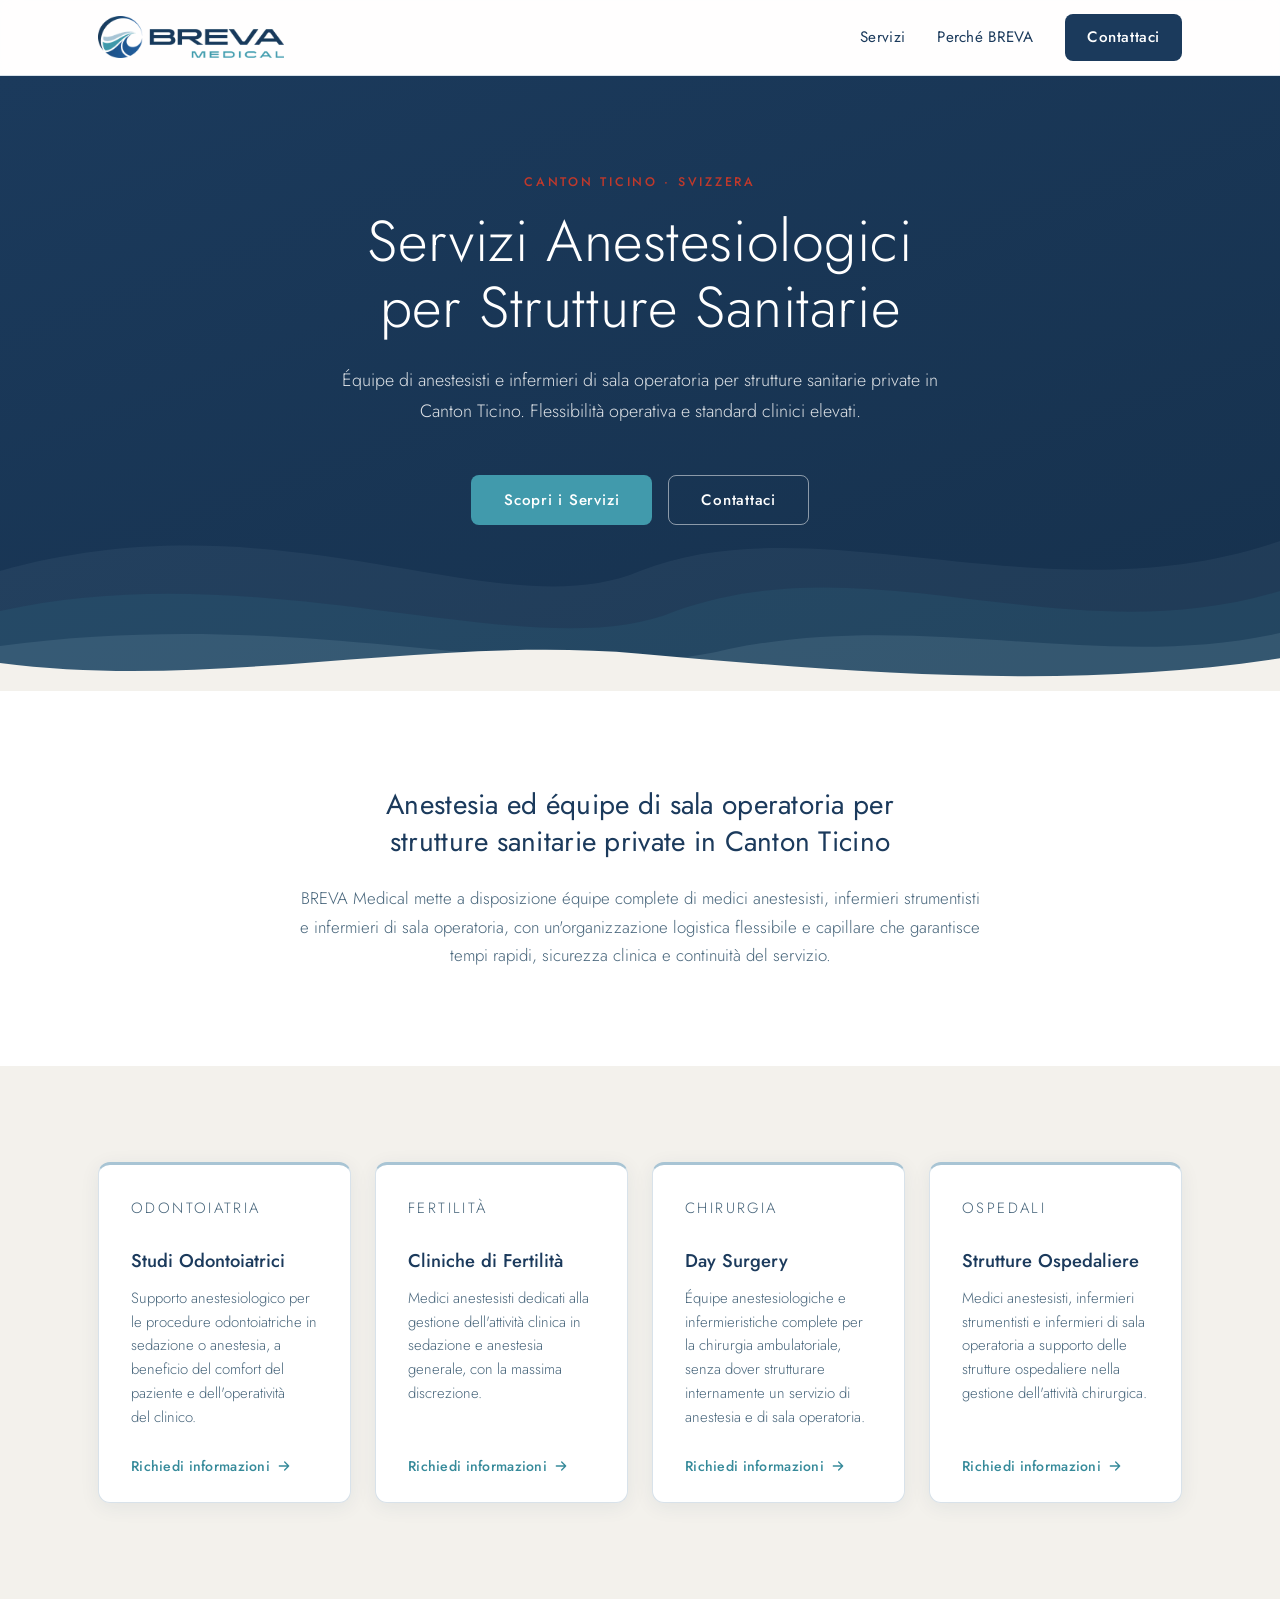
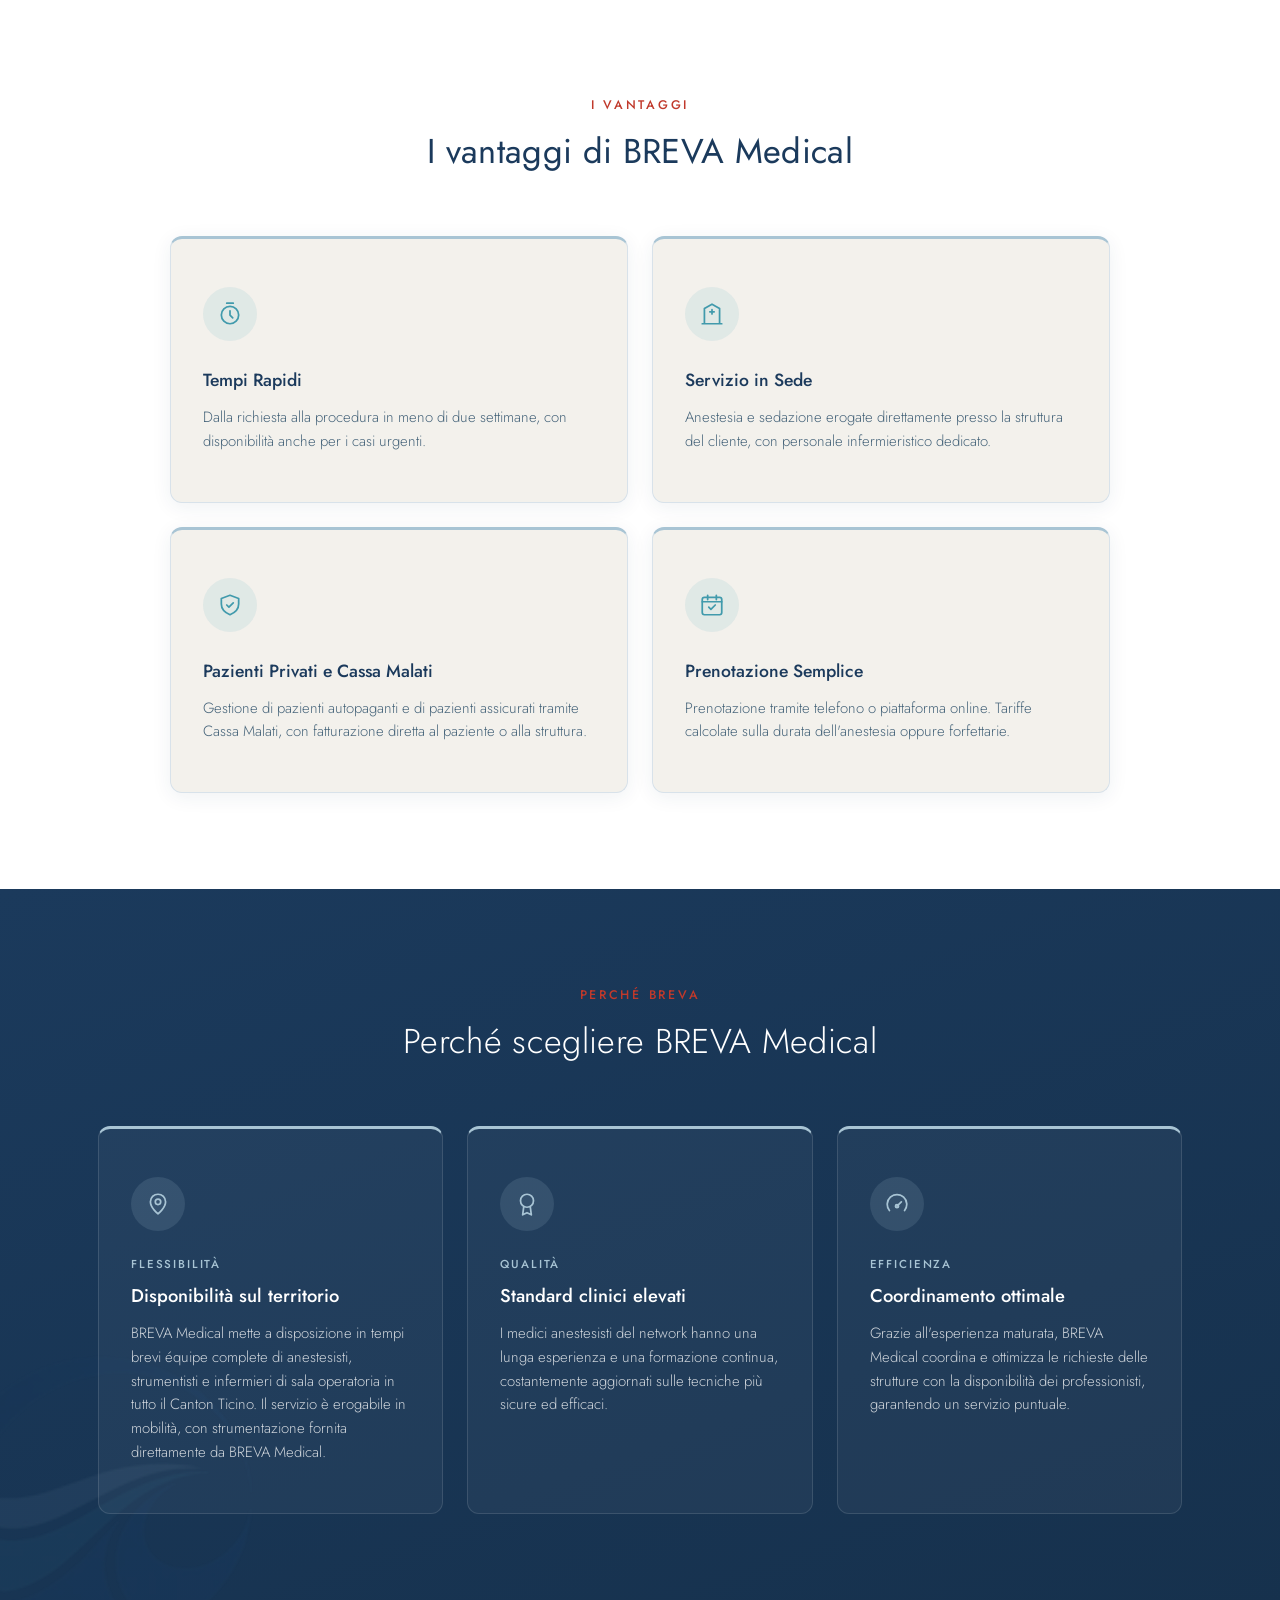
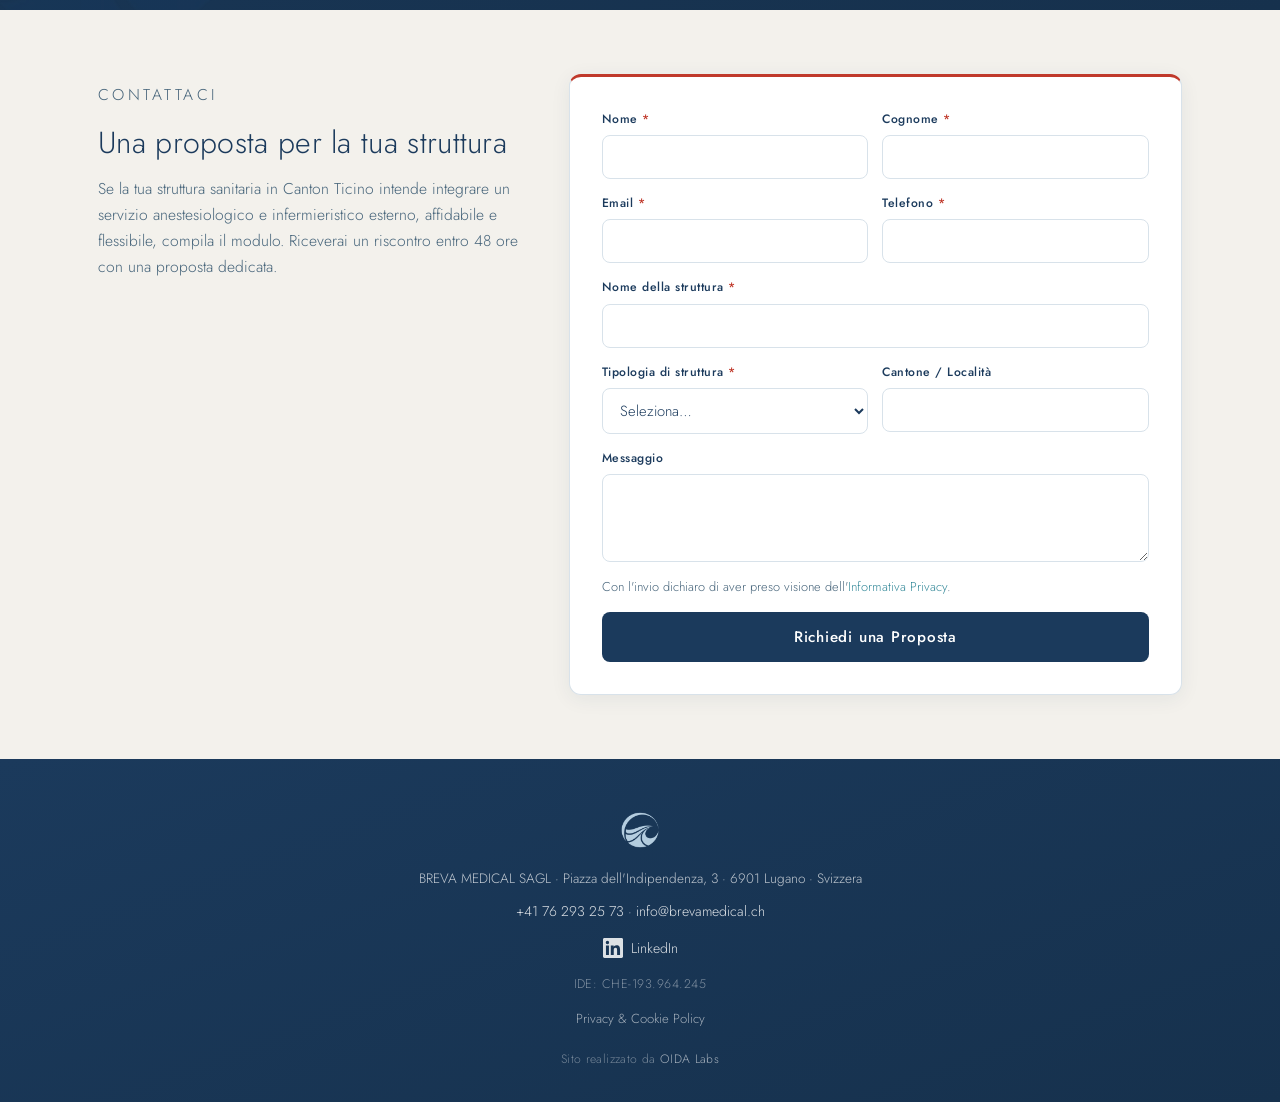
==== commit 20907a29: "Menu: rinomina voce "Chi siamo" -> "Perché BREVA" (coerente con la sezione) La voce puntava a #perch" ====
--- a/index.html
+++ b/index.html
@@ -133,7 +133,7 @@
       </button>
       <nav id="main-nav">
         <a href="#servizi">Servizi</a>
-        <a href="#perche">Chi siamo</a>
+        <a href="#perche">Perché BREVA</a>
         <a href="#contattaci" class="btn-nav">Contattaci</a>
       </nav>
     </div>
--- a/style.css
+++ b/style.css
@@ -358,4 +358,25 @@
   .icon-badge { margin-bottom: var(--s2); }
   .hero h1 { font-size: 2.1rem; }
   .contattaci-text { padding-top: 0; }
-}
+
+  /* --- Caroselli schede su mobile (scroll-snap, no JS) --- */
+  .grid-4, .grid-2x2, .grid-3 {
+    display: flex;
+    grid-template-columns: none;
+    overflow-x: auto;
+    scroll-snap-type: x mandatory;
+    -webkit-overflow-scrolling: touch;
+    gap: var(--s2);
+    margin: 0 -28px;
+    padding: 6px 28px var(--s2);
+    scroll-padding: 0 28px;
+    scrollbar-width: none;
+  }
+  .grid-4::-webkit-scrollbar,
+  .grid-2x2::-webkit-scrollbar,
+  .grid-3::-webkit-scrollbar { display: none; }
+  .grid-4 > *, .grid-2x2 > *, .grid-3 > * {
+    flex: 0 0 80%;
+    scroll-snap-align: center;
+  }
+}
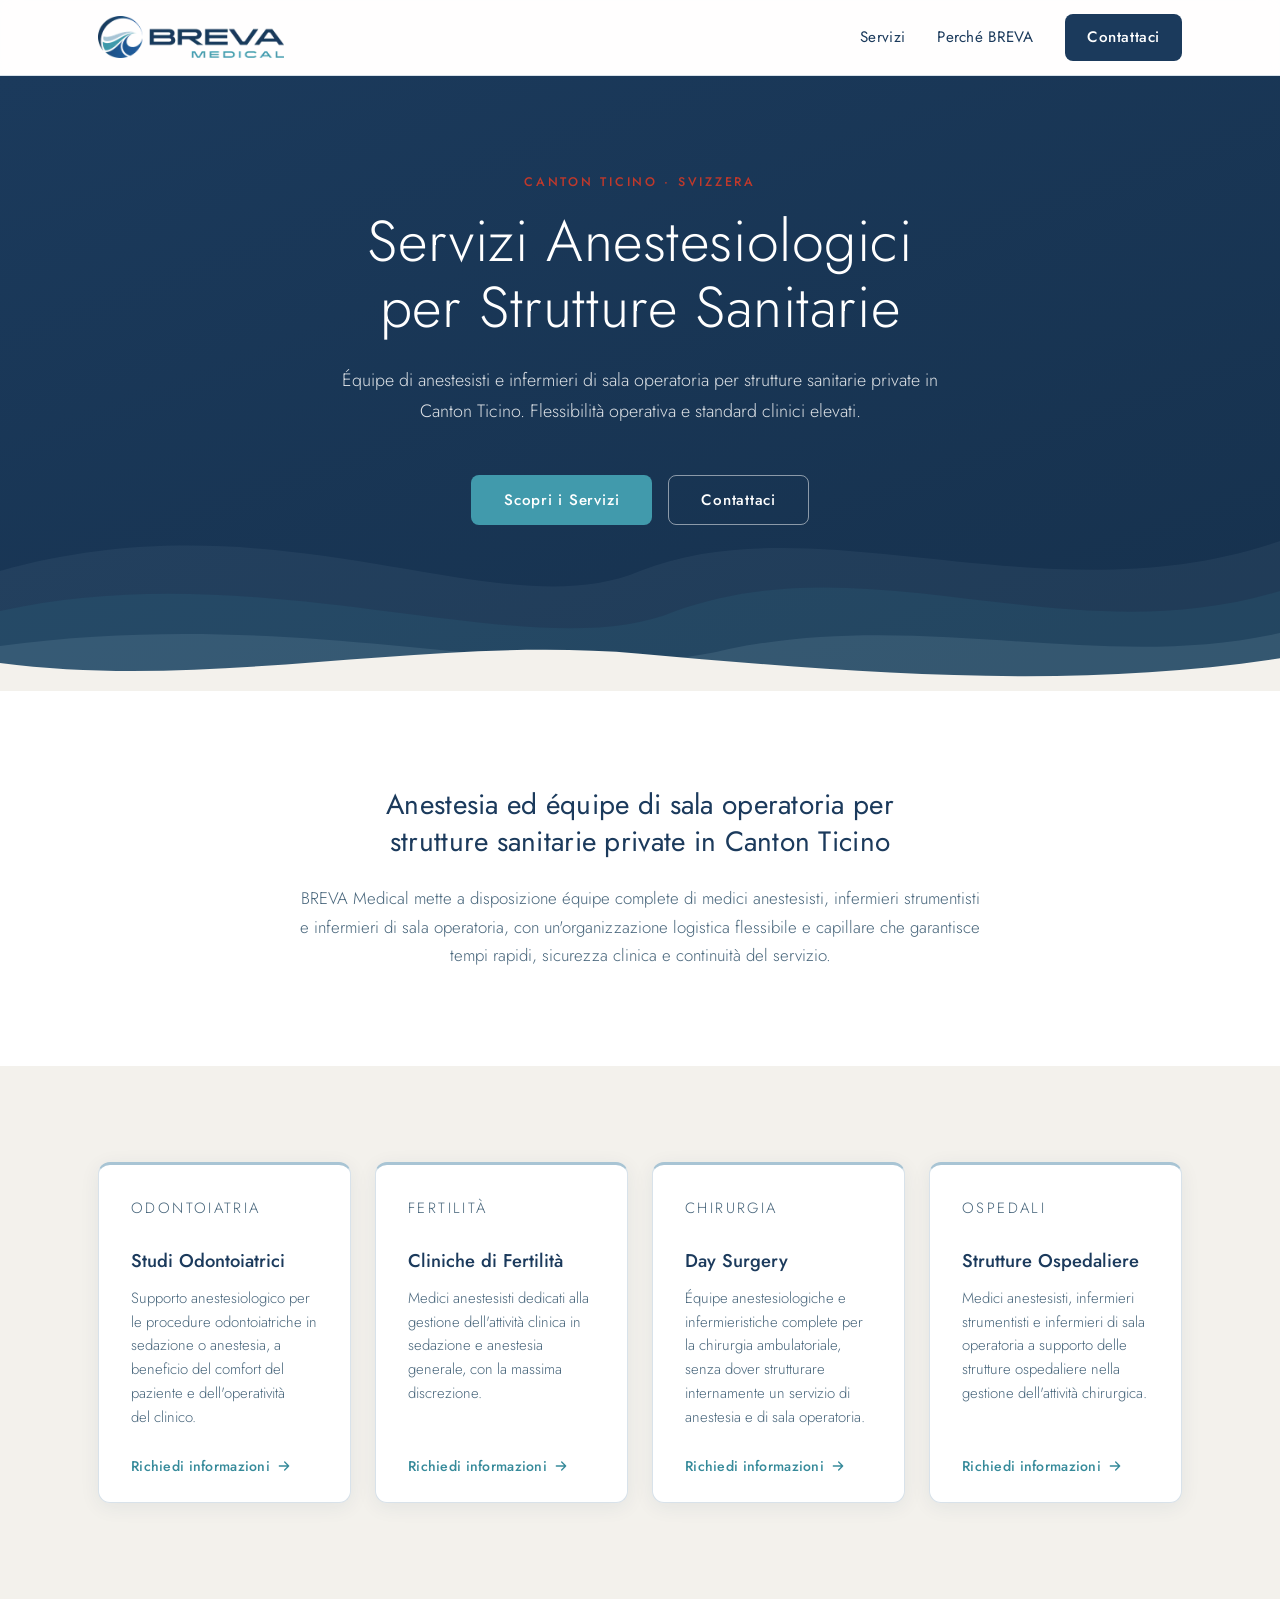
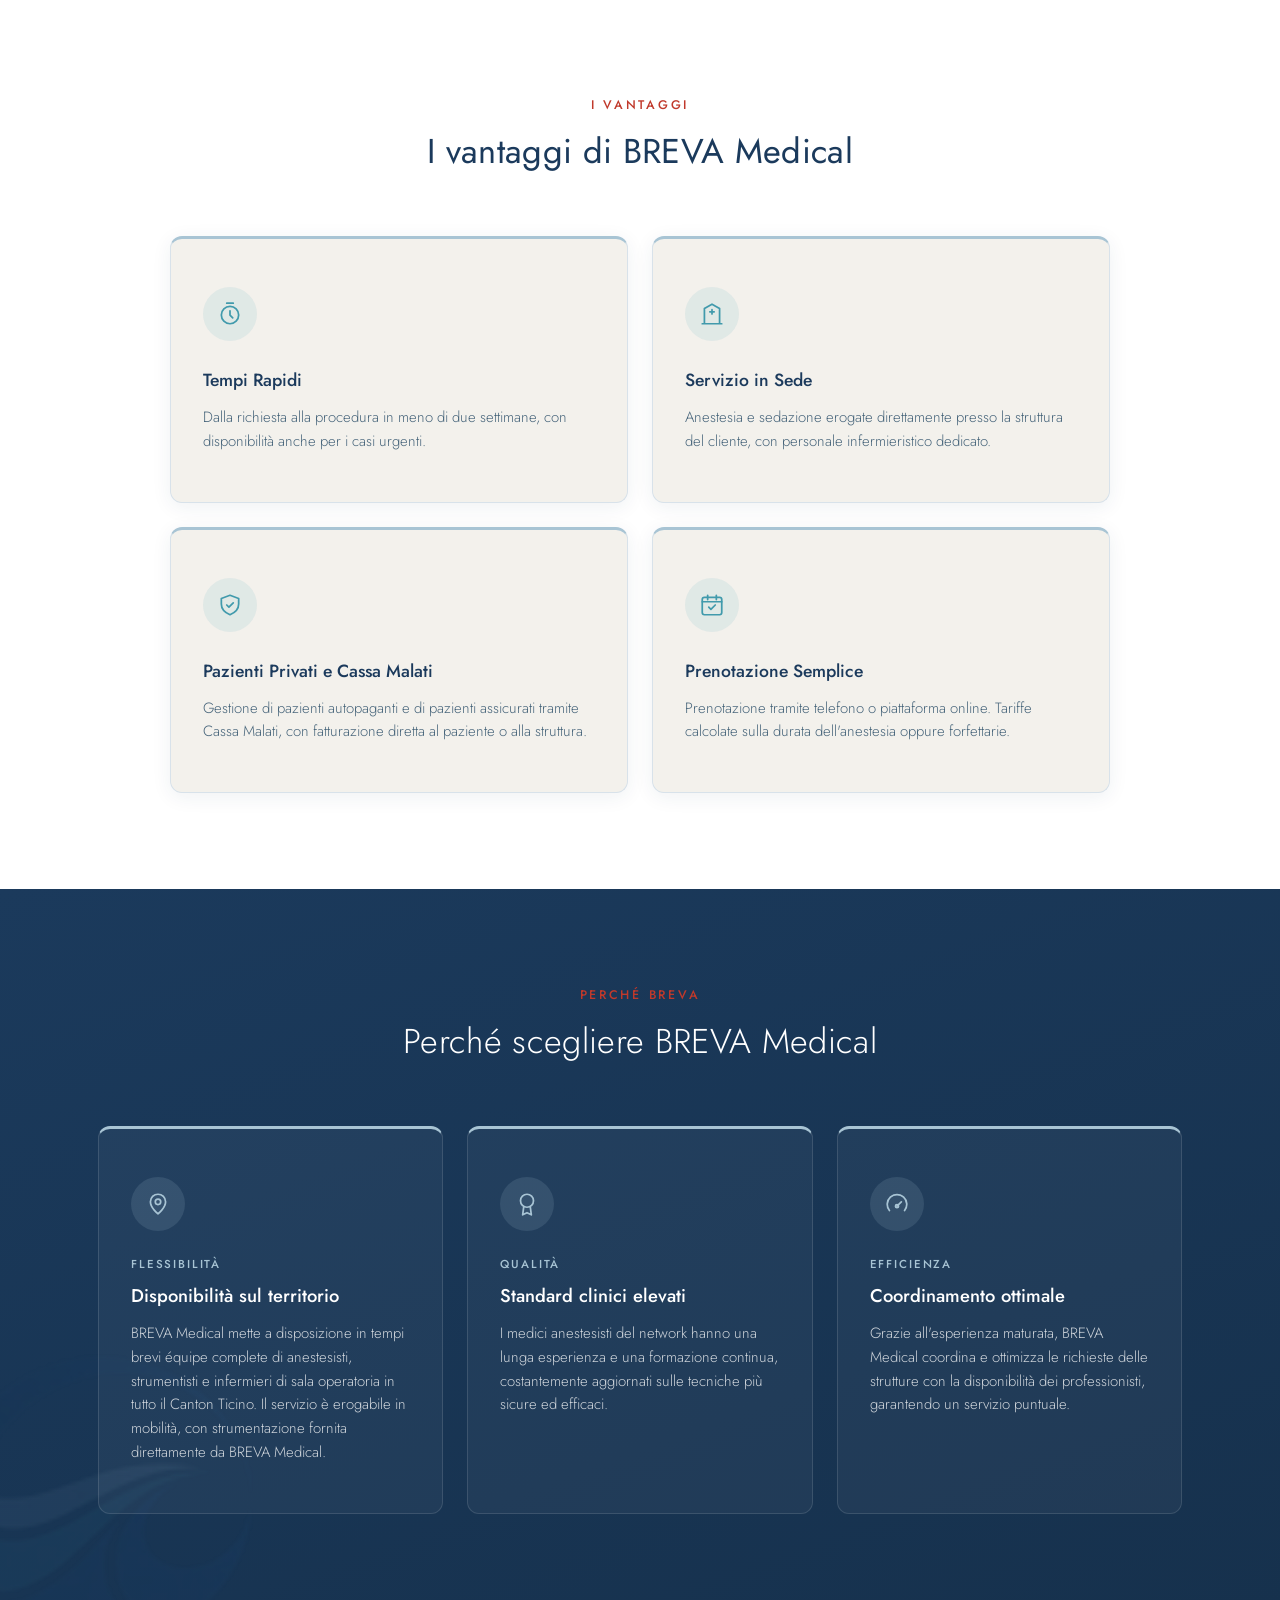
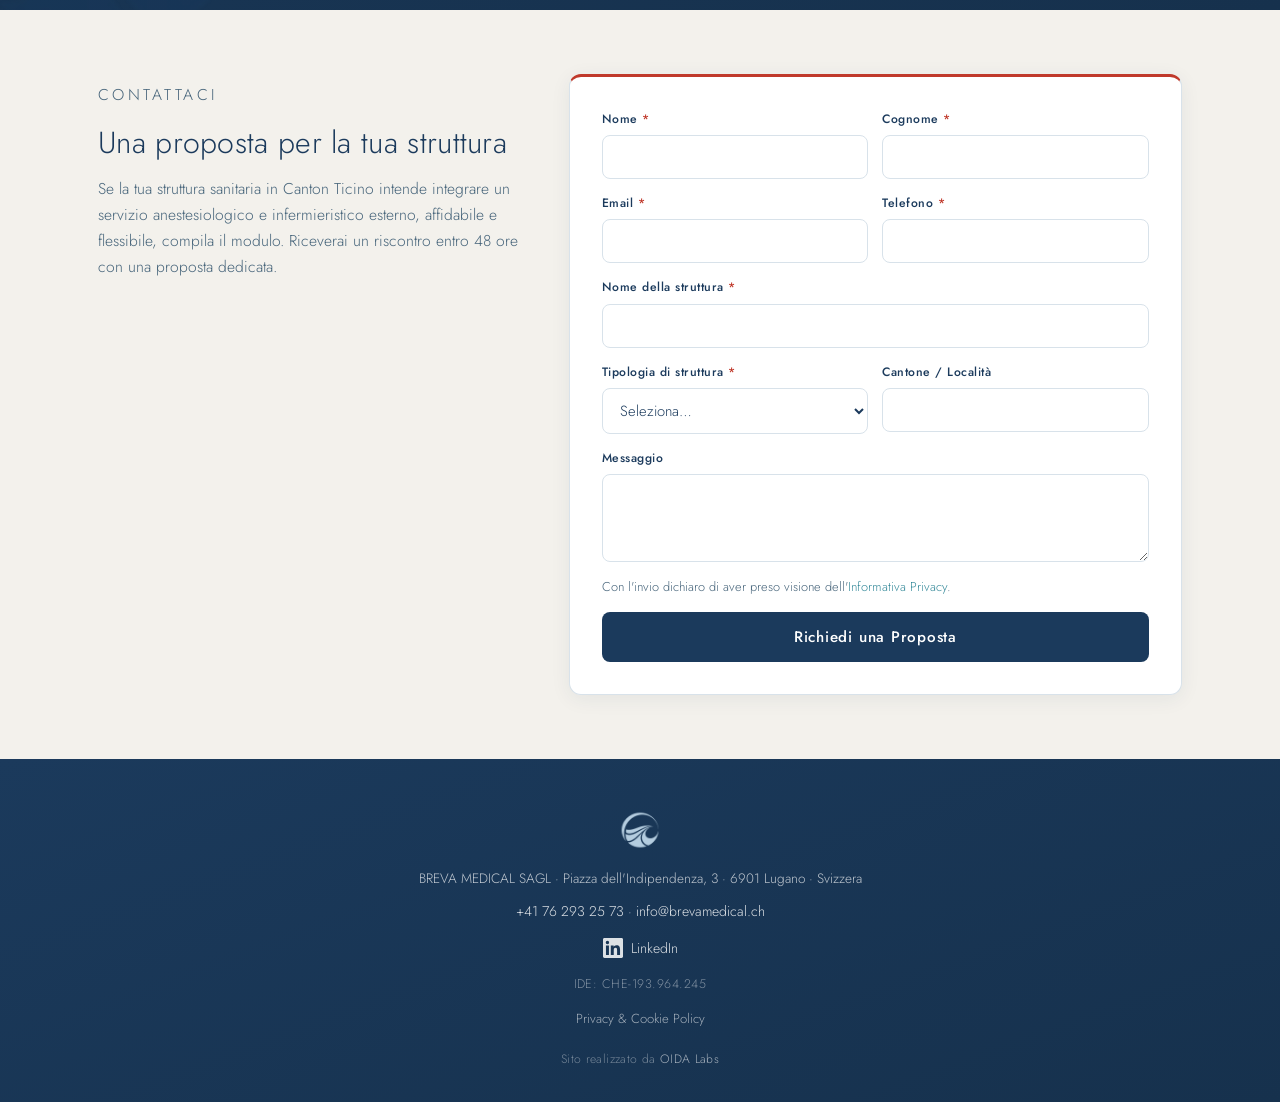
==== commit 58542fb7: "Perf/GEO: link Markdown in llms.txt, preload font, ricompressione loghi - llms.txt: URL convertiti i" ====
--- a/index.html
+++ b/index.html
@@ -37,6 +37,7 @@
   <meta name="twitter:description" content="Équipe di anestesisti e infermieri di sala operatoria per strutture sanitarie private in Canton Ticino." />
   <meta name="twitter:image" content="https://brevamedical.ch/og-image.png" />
 
+  <link rel="preload" href="fonts/jost-latin.woff2" as="font" type="font/woff2" crossorigin />
   <link rel="stylesheet" href="style.css" />
 
   <!-- Schema.org JSON-LD -->
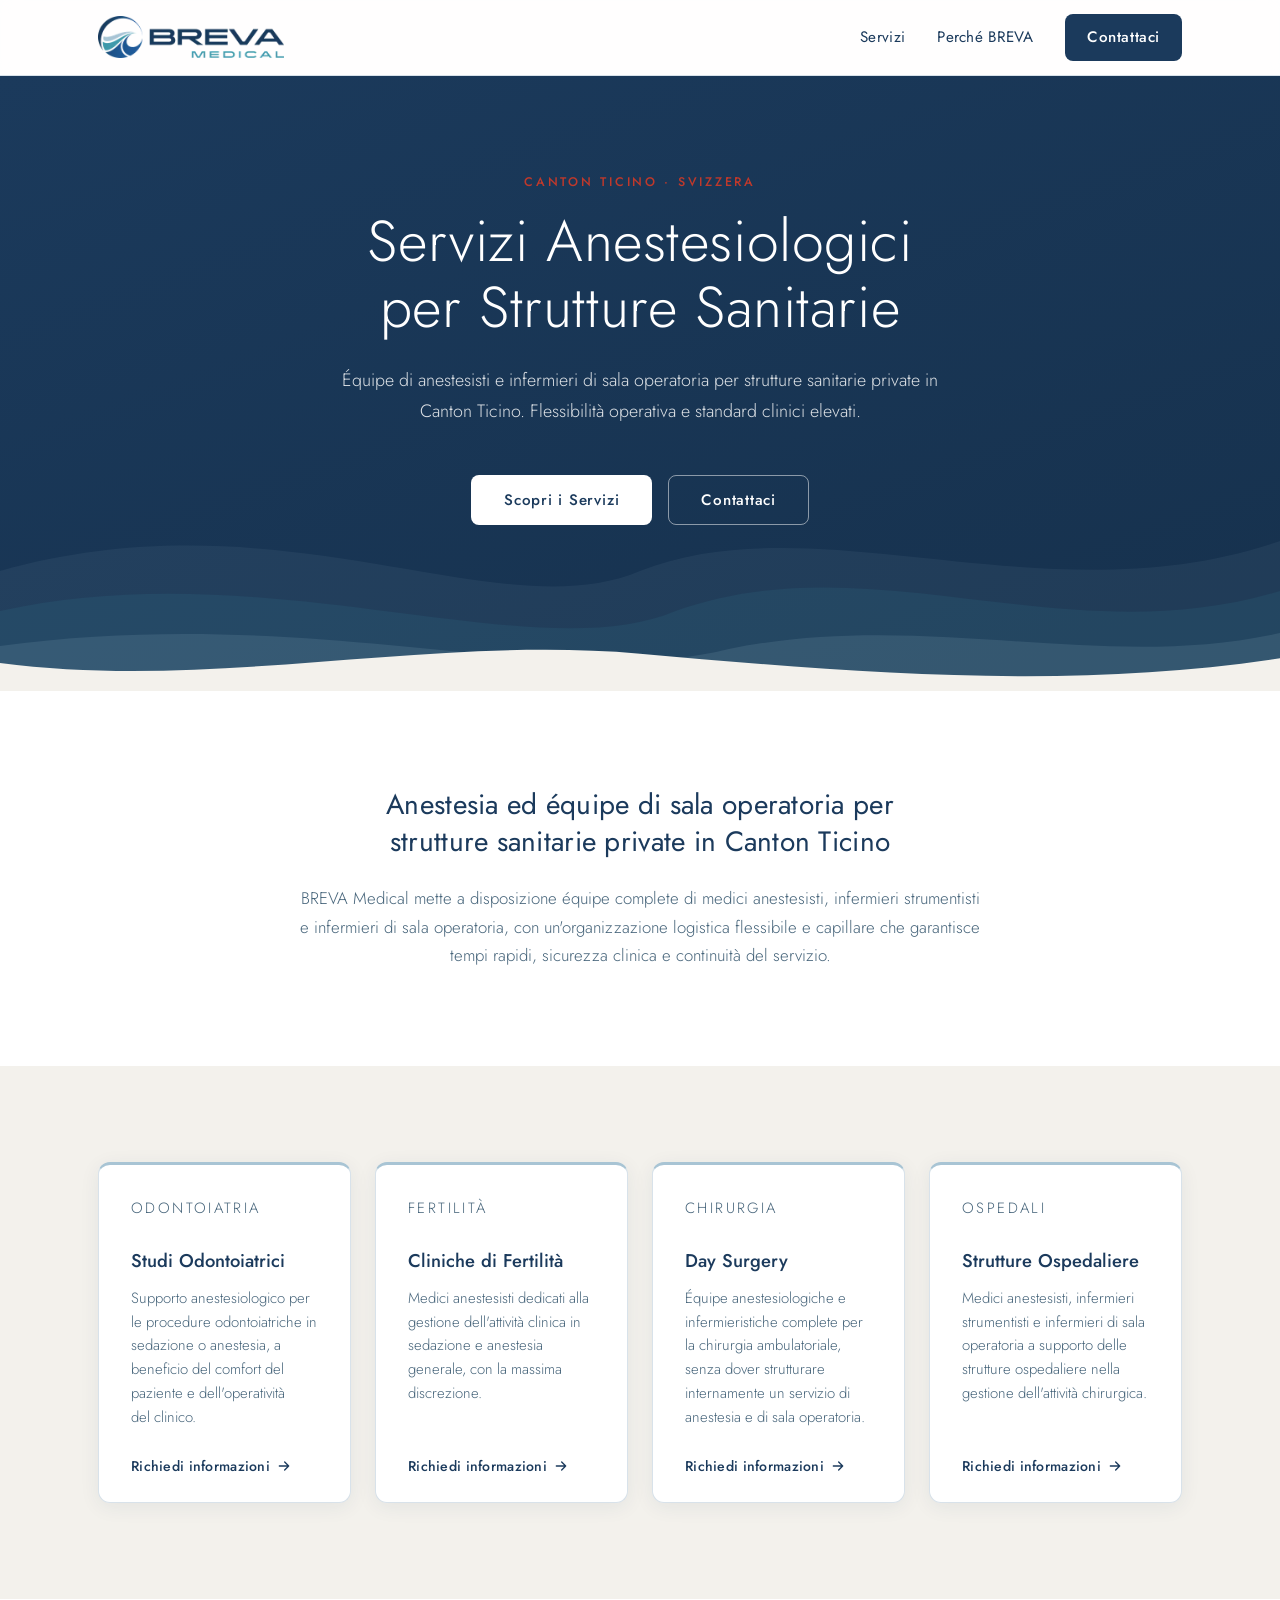
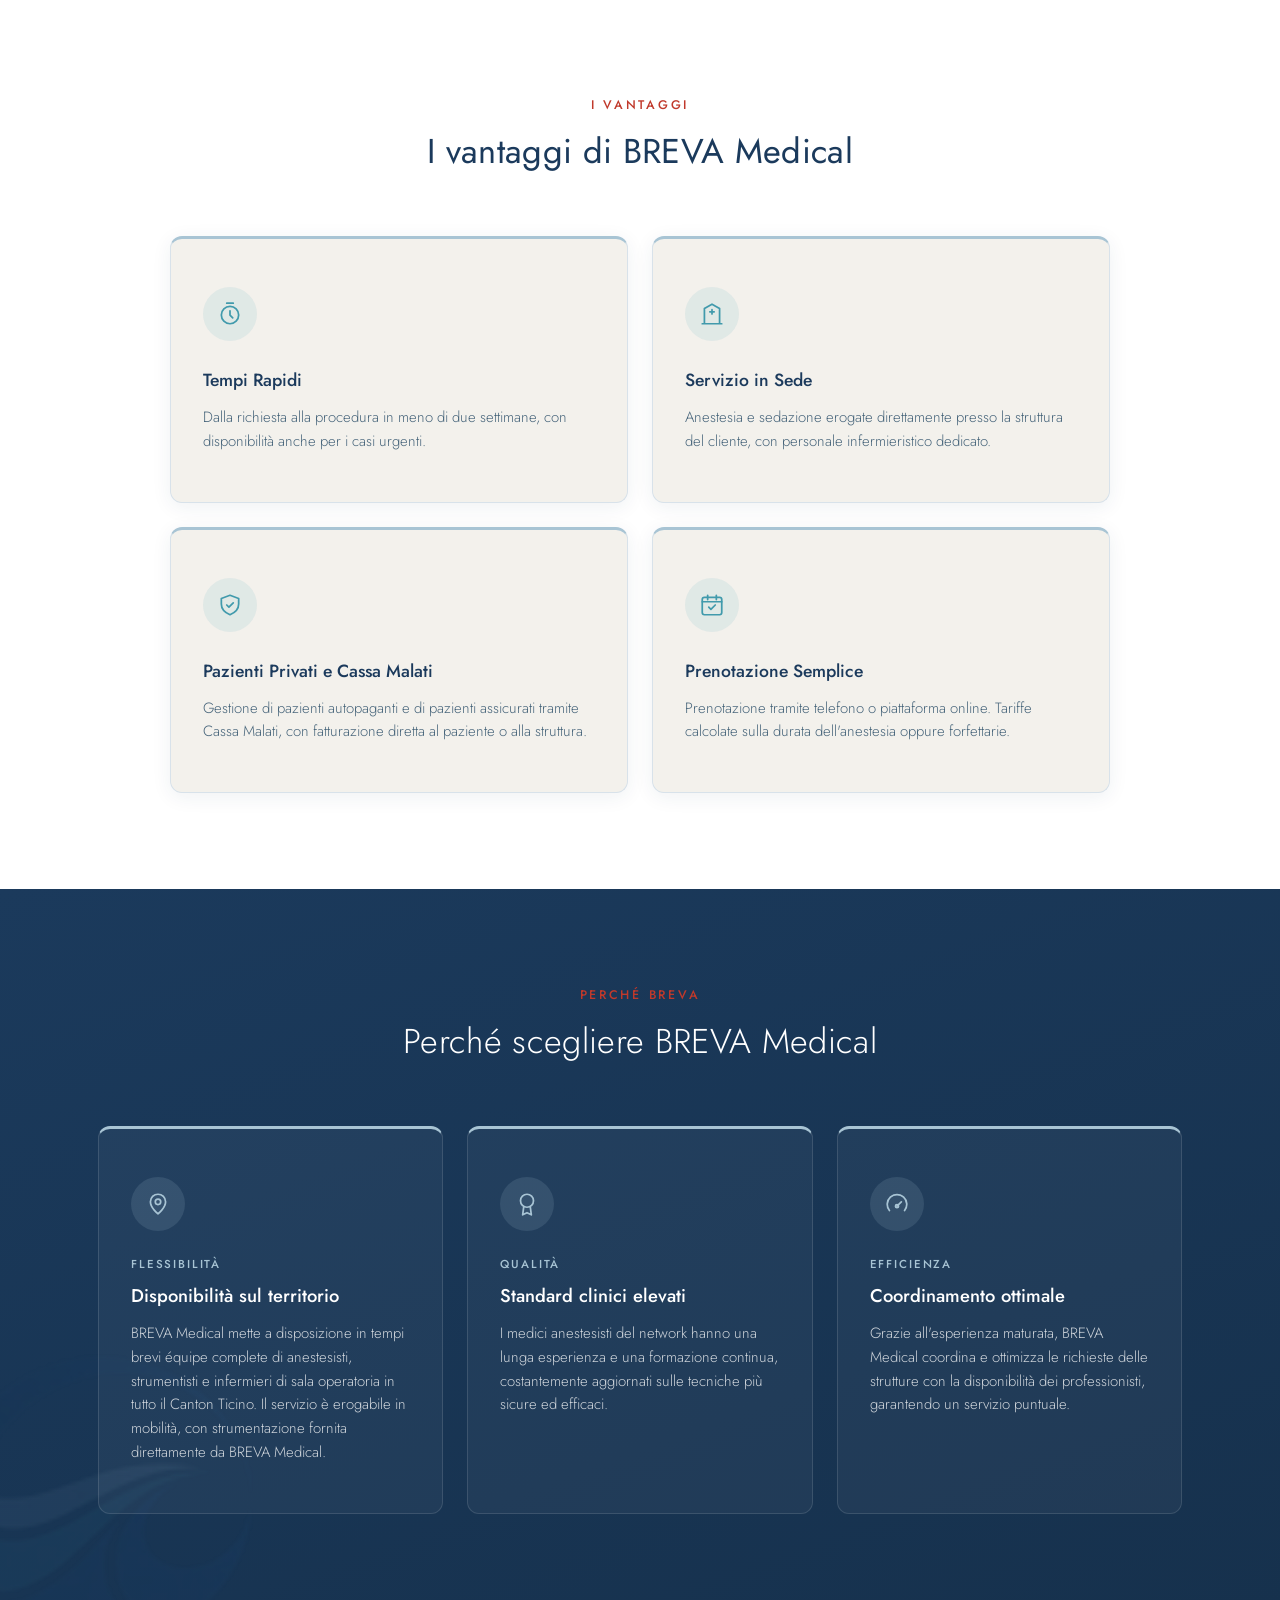
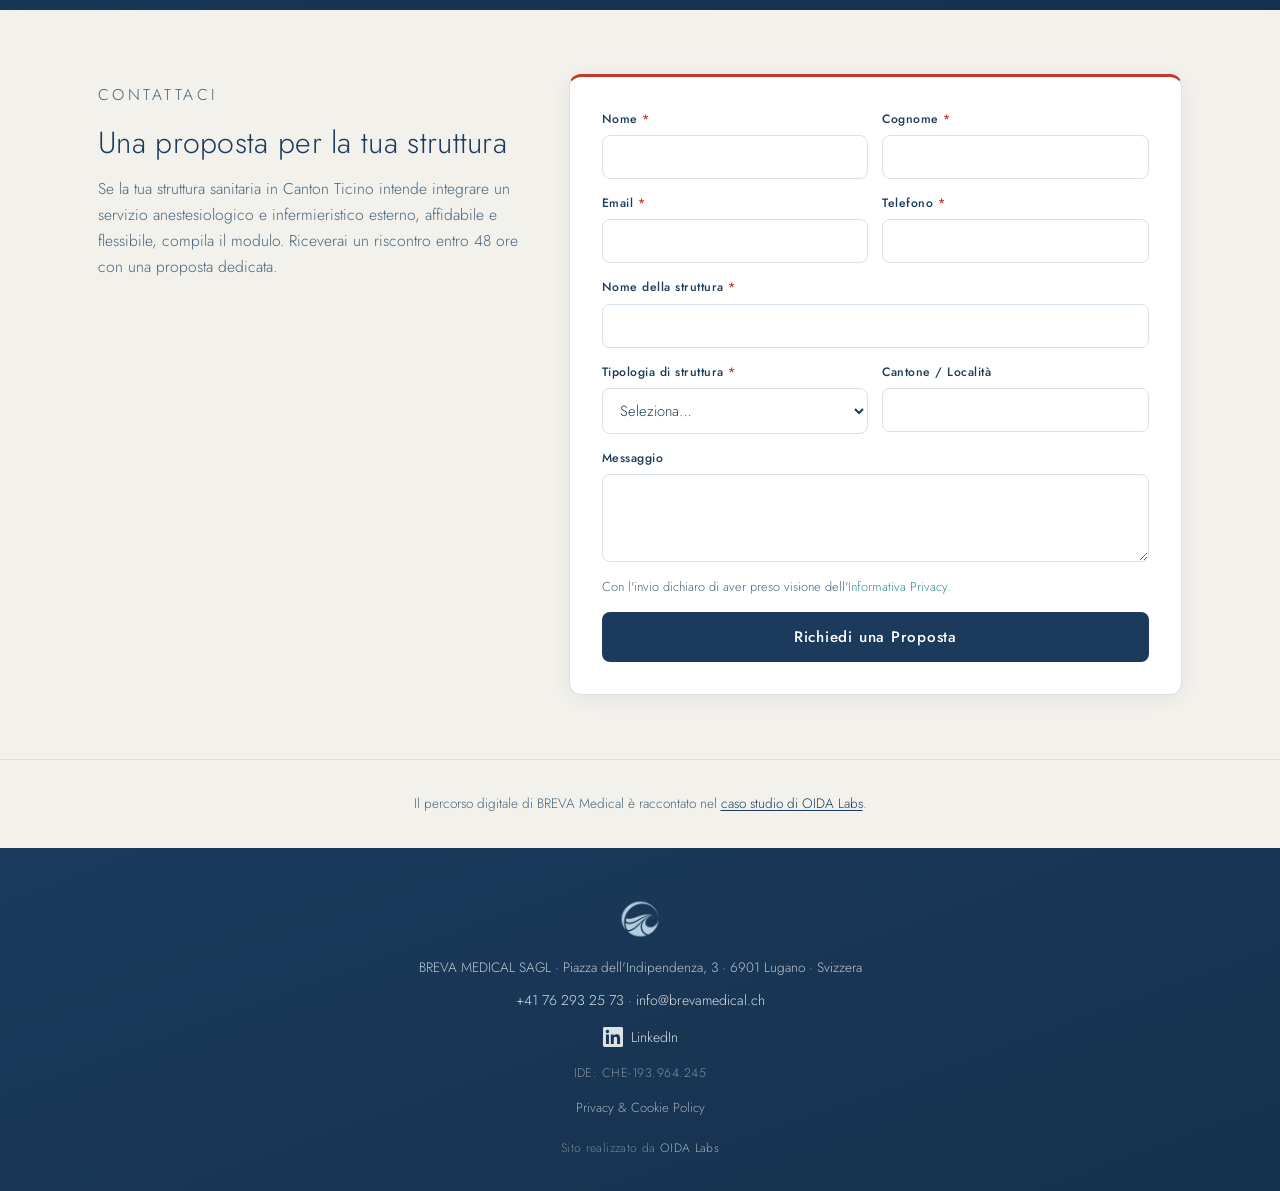
==== commit 10115517: "Fase D: link in-content al caso studio OIDA (loop reciproco) Colofone discreto nel body (prima del f" ====
--- a/index.html
+++ b/index.html
@@ -371,6 +371,13 @@
     </div>
   </section>
 
+  <!-- COLOPHON (link in-content al caso studio OIDA) -->
+  <section class="colophon">
+    <div class="container">
+      <p>Il percorso digitale di BREVA Medical è raccontato nel <a href="https://oida-labs.com/casi-studio/breva-medical/">caso studio di OIDA Labs</a>.</p>
+    </div>
+  </section>
+
   <!-- FOOTER -->
   <footer>
     <div class="container footer-inner">
--- a/style.css
+++ b/style.css
@@ -184,8 +184,8 @@
   cursor: pointer; border: 1px solid transparent;
   transition: background var(--transition), transform var(--transition), border-color var(--transition);
 }
-.btn-primary { background: var(--azzurro-lago); color: var(--white); }
-.btn-primary:hover { background: var(--azzurro-dark); transform: translateY(-1px); text-decoration: none; }
+.btn-primary { background: var(--white); color: var(--prussiano); }
+.btn-primary:hover { background: var(--acciaio); transform: translateY(-1px); text-decoration: none; }
 .btn-outline { background: transparent; color: var(--white); border-color: rgba(255, 255, 255, 0.5); }
 .btn-outline:hover { border-color: var(--white); background: rgba(255, 255, 255, 0.10); text-decoration: none; }
 .btn-dark { background: var(--prussiano); color: var(--white); }
@@ -223,11 +223,11 @@
 .card h3 { font-size: 1.15rem; font-weight: 500; color: var(--prussiano); margin-bottom: 10px; }
 .card p { color: var(--text-muted); font-size: 0.93rem; font-weight: 300; margin-bottom: var(--s3); line-height: 1.6; }
 .card-link {
-  margin-top: auto; font-weight: 500; font-size: 0.88rem; color: var(--azzurro-dark);
+  margin-top: auto; font-weight: 500; font-size: 0.88rem; color: var(--prussiano);
   letter-spacing: 0.02em; display: inline-flex; align-items: center; gap: 6px;
 }
 .card-link svg { width: 16px; height: 16px; stroke: currentColor; stroke-width: 2; fill: none; stroke-linecap: round; stroke-linejoin: round; transition: transform var(--transition); }
-.card-link:hover { text-decoration: none; }
+.card-link:hover { text-decoration: none; color: var(--azzurro-dark); }
 .card-link:hover svg { transform: translateX(3px); }
 
 /* ---- VANTAGGI ---- */
@@ -301,6 +301,12 @@
 .privacy-note { font-size: 0.8rem; color: var(--text-muted); font-weight: 300; }
 .btn-submit { width: 100%; background: var(--prussiano); color: var(--white); }
 .btn-submit:hover { background: var(--azzurro-lago); }
+
+/* ---- COLOPHON ---- */
+.colophon { background: var(--bianco-lago); border-top: 1px solid var(--border); padding: var(--s4) 0; text-align: center; }
+.colophon p { font-size: 0.85rem; color: var(--text-muted); font-weight: 300; }
+.colophon a { color: var(--prussiano); text-decoration: underline; text-underline-offset: 2px; }
+.colophon a:hover { color: var(--azzurro-dark); }
 
 /* ---- FOOTER ---- */
 footer { background: linear-gradient(160deg, var(--prussiano) 0%, var(--prussiano-dark) 100%); padding: var(--s5) 0 var(--s4); }
